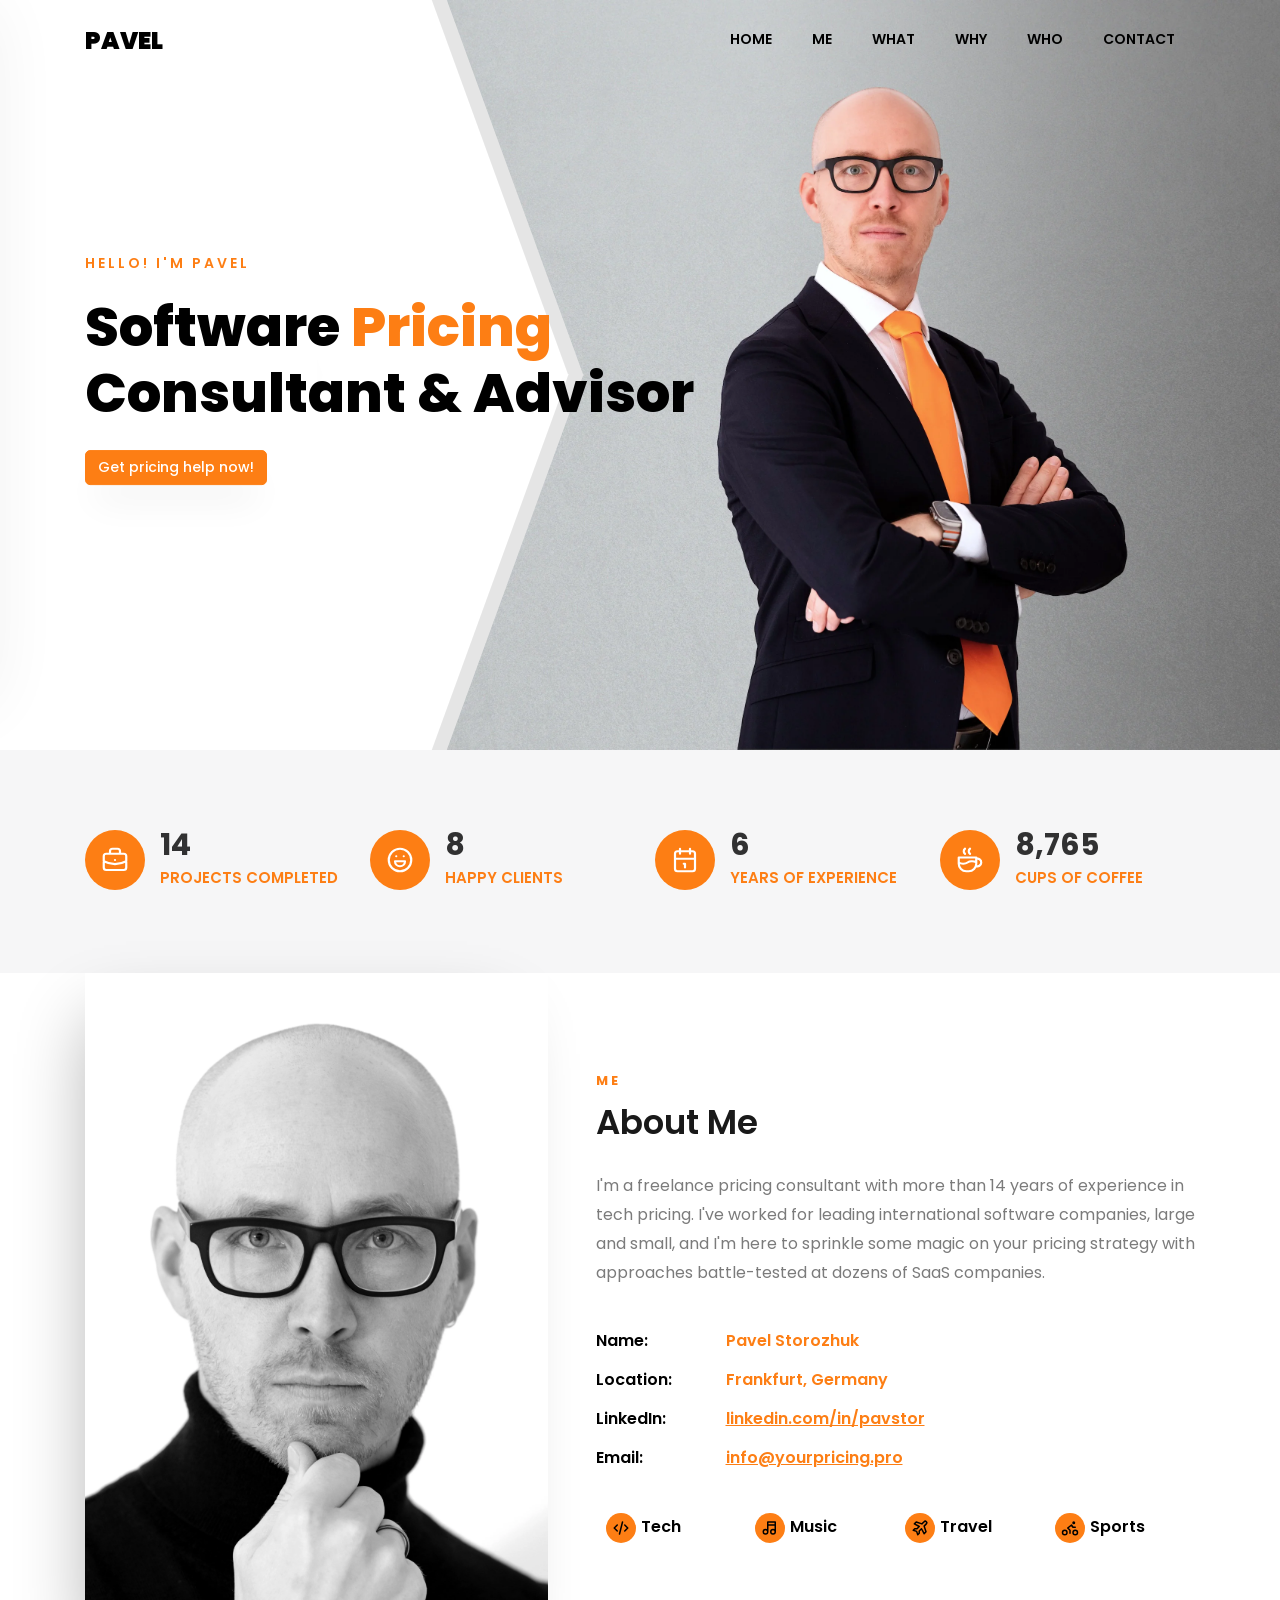
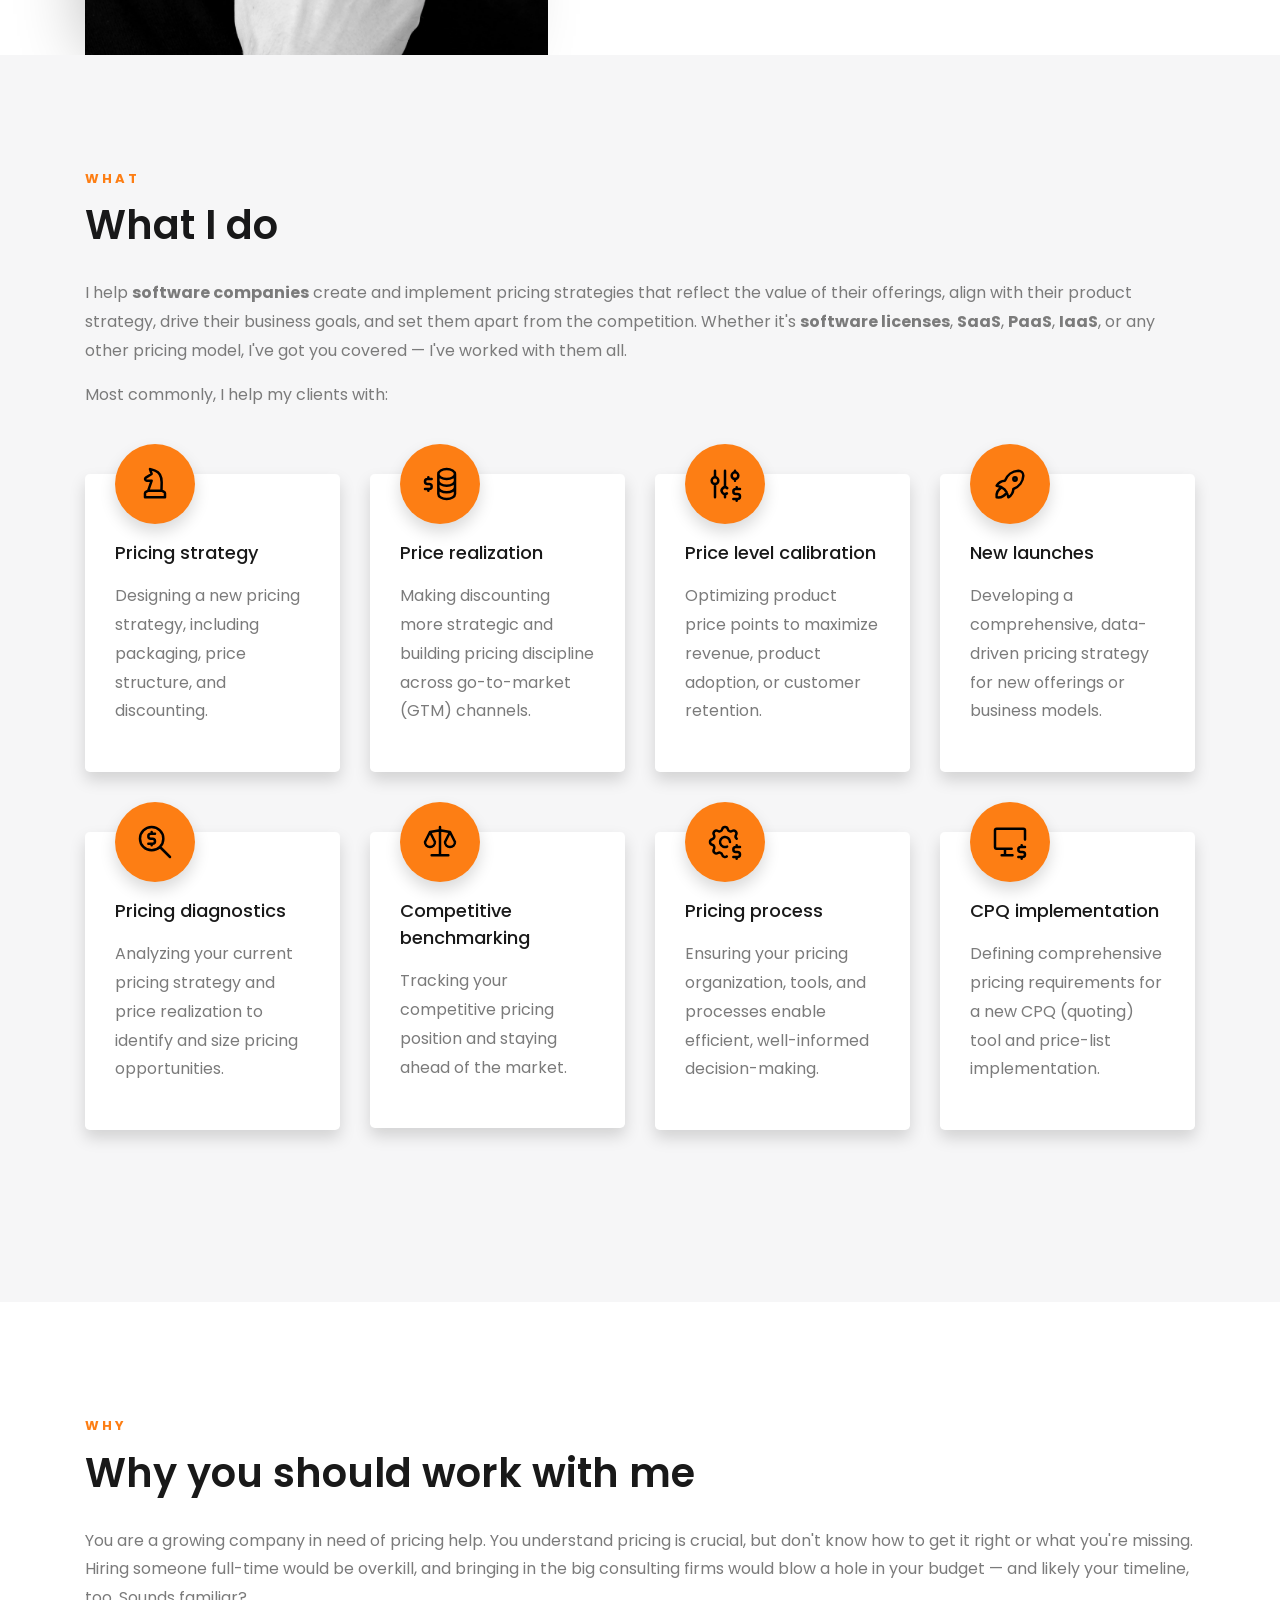
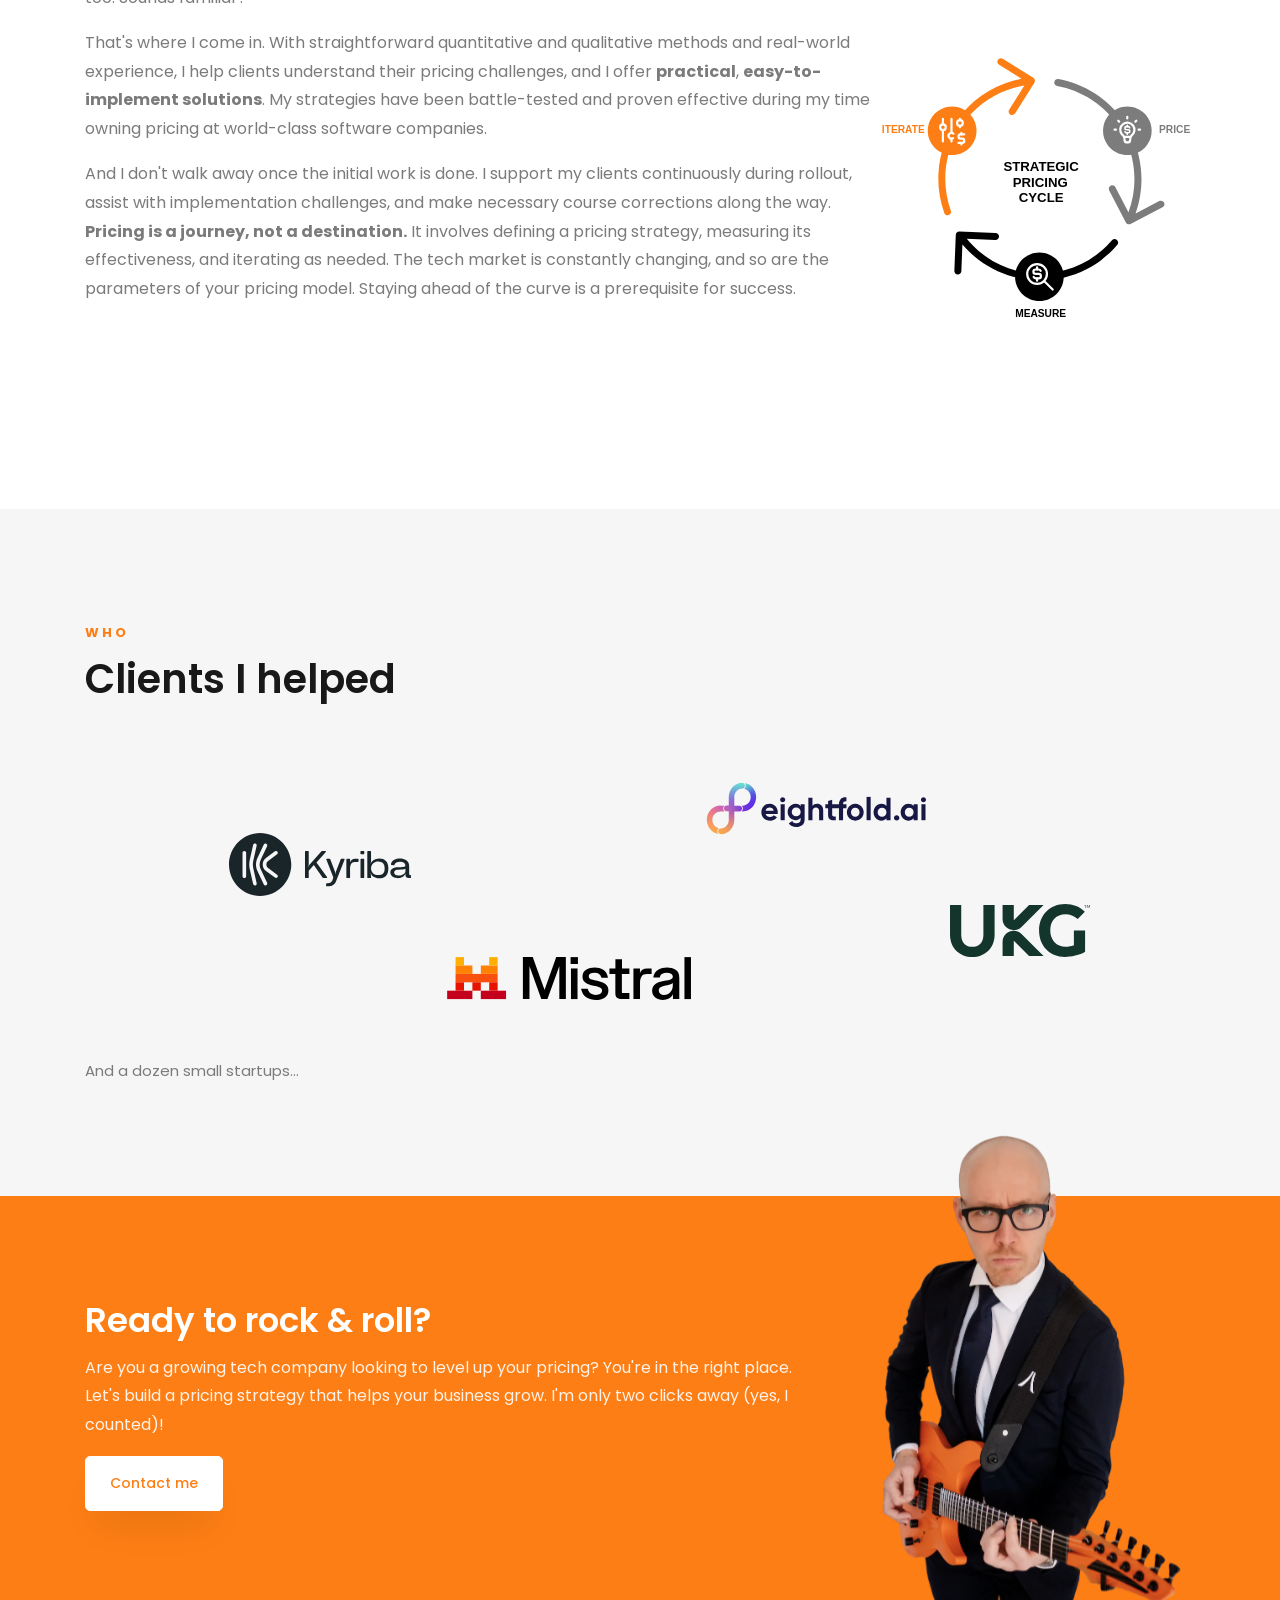
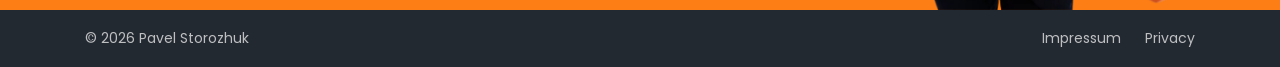
==== index.html @ 60e5b543 "Open the contact form after the menu's Contact link scrolls to the band The form opens once the scro" ====
<!DOCTYPE html>
<html lang="en">

<head>
	<meta charset="utf-8">
	<meta name="viewport" content="width=device-width, initial-scale=1">
	<title>Pavel Storozhuk — Software Pricing Consultant &amp; Advisor</title>
	<meta name="description" content="Independent software pricing consultant: 14+ years in pricing for leading tech companies. Strategy, packaging and price realization for SaaS, PaaS and IaaS.">
	<link rel="canonical" href="https://yourpricing.pro/">
	<link rel="icon" href="images/favicon/favicon.ico" sizes="16x16 32x32 48x48">
	<link rel="icon" href="images/favicon/favicon.svg" type="image/svg+xml">
	<link rel="apple-touch-icon" href="images/favicon/apple-touch-icon.png">
	<link rel="manifest" href="site.webmanifest">
	<meta name="color-scheme" content="light dark">
	<meta name="theme-color" content="#ffffff" media="(prefers-color-scheme: light)">
	<meta name="theme-color" content="#1b1d20" media="(prefers-color-scheme: dark)">
	<!-- The site has its own dark theme; this stops the Dark Reader extension darkening it a second time -->
	<meta name="darkreader-lock">

	<!-- Link previews (LinkedIn, Slack, Teams, …) -->
	<meta property="og:type" content="website">
	<meta property="og:site_name" content="Your Pricing Pro">
	<meta property="og:locale" content="en_US">
	<meta property="og:url" content="https://yourpricing.pro/">
	<meta property="og:title" content="Pavel Storozhuk — Software Pricing Consultant &amp; Advisor">
	<meta property="og:description" content="Independent software pricing consultant: 14+ years in pricing for leading tech companies. Strategy, packaging and price realization for SaaS, PaaS and IaaS.">
	<meta property="og:image" content="https://yourpricing.pro/images/og.jpg">
	<meta property="og:image:width" content="1200">
	<meta property="og:image:height" content="630">
	<meta property="og:image:alt" content="Pavel Storozhuk, software pricing consultant">
	<meta name="twitter:card" content="summary_large_image">

	<!-- Structured data for search engines: who Pavel is and what the business offers -->
	<script type="application/ld+json">
	{
		"@context": "https://schema.org",
		"@graph": [
			{
				"@type": "Person",
				"@id": "https://yourpricing.pro/#pavel",
				"name": "Pavel Storozhuk",
				"jobTitle": "Software Pricing Consultant & Advisor",
				"description": "Freelance software pricing consultant with more than 14 years of experience in tech pricing for leading international software companies.",
				"url": "https://yourpricing.pro/",
				"image": "https://yourpricing.pro/images/about.jpg",
				"email": "info@yourpricing.pro",
				"address": {
					"@type": "PostalAddress",
					"addressLocality": "Frankfurt am Main",
					"addressRegion": "Hesse",
					"addressCountry": "DE"
				},
				"sameAs": ["https://linkedin.com/in/pavstor/"],
				"knowsLanguage": ["en", "ru", "de", "cs"],
				"knowsAbout": [
					"Pricing strategy",
					"SaaS pricing",
					"Software licensing",
					"Packaging and bundling",
					"Price realization",
					"Discount management",
					"Competitive pricing benchmarking",
					"CPQ (Configure, Price, Quote)"
				],
				"worksFor": { "@id": "https://yourpricing.pro/#business" }
			},
			{
				"@type": "ProfessionalService",
				"@id": "https://yourpricing.pro/#business",
				"name": "Your Pricing Pro",
				"description": "Independent software pricing consulting for growing SaaS and technology companies: pricing strategy, packaging, and price realization.",
				"url": "https://yourpricing.pro/",
				"logo": "https://yourpricing.pro/images/favicon/icon-512.png",
				"image": "https://yourpricing.pro/images/og.jpg",
				"email": "info@yourpricing.pro",
				"foundingDate": "2023",
				"founder": { "@id": "https://yourpricing.pro/#pavel" },
				"address": {
					"@type": "PostalAddress",
					"addressLocality": "Frankfurt am Main",
					"addressRegion": "Hesse",
					"addressCountry": "DE"
				},
				"areaServed": [
					{ "@type": "Country", "name": "United States" },
					{ "@type": "Place", "name": "European Union" }
				],
				"knowsLanguage": ["en", "ru", "de", "cs"],
				"sameAs": ["https://linkedin.com/in/pavstor/"],
				"hasOfferCatalog": {
					"@type": "OfferCatalog",
					"name": "Software pricing consulting services",
					"itemListElement": [
						{ "@type": "Offer", "itemOffered": { "@type": "Service", "name": "Pricing strategy", "description": "Designing a new pricing strategy, including packaging, price structure, and discounting." } },
						{ "@type": "Offer", "itemOffered": { "@type": "Service", "name": "Price realization", "description": "Making discounting more strategic and building pricing discipline across go-to-market (GTM) channels." } },
						{ "@type": "Offer", "itemOffered": { "@type": "Service", "name": "Price level calibration", "description": "Optimizing product price points to maximize revenue, product adoption, or customer retention." } },
						{ "@type": "Offer", "itemOffered": { "@type": "Service", "name": "New launches", "description": "Developing a comprehensive, data-driven pricing strategy for new offerings or business models." } },
						{ "@type": "Offer", "itemOffered": { "@type": "Service", "name": "Pricing diagnostics", "description": "Analyzing your current pricing strategy and price realization to identify and size pricing opportunities." } },
						{ "@type": "Offer", "itemOffered": { "@type": "Service", "name": "Competitive benchmarking", "description": "Tracking your competitive pricing position and staying ahead of the market." } },
						{ "@type": "Offer", "itemOffered": { "@type": "Service", "name": "Pricing process", "description": "Ensuring your pricing organization, tools, and processes enable efficient, well-informed decision-making." } },
						{ "@type": "Offer", "itemOffered": { "@type": "Service", "name": "CPQ implementation", "description": "Defining comprehensive pricing requirements for a new CPQ (quoting) tool and price-list implementation." } }
					]
				}
			},
			{
				"@type": "WebSite",
				"@id": "https://yourpricing.pro/#website",
				"url": "https://yourpricing.pro/",
				"name": "Your Pricing Pro",
				"inLanguage": "en",
				"publisher": { "@id": "https://yourpricing.pro/#business" }
			},
			{
				"@type": "WebPage",
				"@id": "https://yourpricing.pro/#webpage",
				"url": "https://yourpricing.pro/",
				"name": "Pavel Storozhuk — Software Pricing Consultant & Advisor",
				"inLanguage": "en",
				"isPartOf": { "@id": "https://yourpricing.pro/#website" },
				"about": { "@id": "https://yourpricing.pro/#pavel" },
				"mainEntity": { "@id": "https://yourpricing.pro/#pavel" },
				"primaryImageOfPage": "https://yourpricing.pro/images/about.jpg"
			}
		]
	}
	</script>

	<!-- Self-hosted fonts (css/style.css); preload the two weights the hero needs first -->
	<link rel="preload" href="fonts/poppins-600-latin.woff2" as="font" type="font/woff2" crossorigin>
	<link rel="preload" href="fonts/poppins-800-latin.woff2" as="font" type="font/woff2" crossorigin>
	<link rel="stylesheet" href="css/style.css?v=2026-11-12b">
</head>

<body>
	<!-- Navigation: sticky menu bar; collapses into a toggle menu below 992px -->
	<nav class="site-nav" data-nav>
		<div class="container site-nav_inner">
			<a class="site-nav_brand" href="#home-section">Pavel</a>
			<!-- Icons: Tabler Icons 3.31 by Paweł Kuna (MIT, see licenses/tabler-icons.txt), inlined as SVG -->
			<button class="site-nav_toggle" type="button" data-nav-toggle aria-controls="nav" aria-expanded="false" aria-label="Toggle navigation">
				<svg class="icon" viewBox="0 0 24 24" aria-hidden="true"><path d="M4 6l16 0 M4 12l16 0 M4 18l16 0" /></svg>
			</button>
			<div class="site-nav_menu" id="nav">
				<ul class="site-nav_list">
					<li><a class="site-nav_link" href="#home-section"><span>Home</span></a></li>
					<li><a class="site-nav_link" href="#about-section"><span>Me</span></a></li>
					<li><a class="site-nav_link" href="#what-section"><span>What</span></a></li>
					<li><a class="site-nav_link" href="#why-section"><span>Why</span></a></li>
					<li><a class="site-nav_link" href="#clients-section"><span>Who</span></a></li>
					<li><a class="site-nav_link" href="#contact-section"><span>Contact</span></a></li>
				</ul>
			</div>
		</div>
	</nav>

	<main>
		<!-- Hero slider: one .slide per screen -->
		<div class="hero-slider" id="home-section" data-slider>
			<div class="slide">
				<div class="slide_photo" style="background-image: url(images/hero-1.webp);">
					<div class="slide_shape slide_shape--top"></div>
					<div class="slide_shape slide_shape--bottom"></div>
				</div>
				<div class="slide_content reveal">
					<div class="slide_text">
						<span class="slide_eyebrow">Hello! I'm Pavel</span>
						<h1 class="slide_title">Software <span>Pricing</span> Consultant &amp; Advisor</h1>
						<p><a class="btn btn--primary" data-contact href="mailto:info@yourpricing.pro?subject=Pricing%20help%20needed!&body=Dear%20Pavel,%0A">Get pricing help now!</a></p>
					</div>
				</div>
			</div>
			<div class="slide">
				<div class="slide_photo" style="background-image: url(images/hero-2.webp);">
					<div class="slide_shape slide_shape--top"></div>
					<div class="slide_shape slide_shape--bottom"></div>
				</div>
				<div class="slide_content">
					<div class="slide_text">
						<span class="slide_eyebrow">Your Pricing Pro</span>
						<p class="slide_title">I'm <span>Pavel</span>, and pricing is what I do best</p>
						<p><a class="btn btn--primary" data-contact href="mailto:info@yourpricing.pro?subject=Pricing%20help%20needed!&body=Dear%20Pavel,%0A">Get pricing help now!</a></p>
					</div>
				</div>
			</div>
		</div>

		<!-- Stats: numbers count up from 0 to data-count when scrolled into view -->
		<div class="stats" data-counters>
			<div class="container">
				<ul class="stats_grid">
					<li class="stat reveal">
						<div class="stat_icon"><svg class="icon" viewBox="0 0 24 24" aria-hidden="true"><path d="M3 7m0 2a2 2 0 0 1 2 -2h14a2 2 0 0 1 2 2v9a2 2 0 0 1 -2 2h-14a2 2 0 0 1 -2 -2z M8 7v-2a2 2 0 0 1 2 -2h4a2 2 0 0 1 2 2v2 M12 12l0 .01 M3 13a20 20 0 0 0 18 0" /></svg></div>
						<div class="stat_text">
							<strong class="stat_number"><span data-count="32" aria-hidden="true">0</span><span class="visually-hidden">32</span></strong>
							<span class="stat_label">Projects Completed</span>
						</div>
					</li>
					<li class="stat reveal">
						<div class="stat_icon"><svg class="icon" viewBox="0 0 24 24" aria-hidden="true"><path d="M12 12m-9 0a9 9 0 1 0 18 0a9 9 0 1 0 -18 0 M9 9l.01 0 M15 9l.01 0 M8 13a4 4 0 1 0 8 0h-8" /></svg></div>
						<div class="stat_text">
							<strong class="stat_number"><span data-count="18" aria-hidden="true">0</span><span class="visually-hidden">18</span></strong>
							<span class="stat_label">Happy Clients</span>
						</div>
					</li>
					<li class="stat reveal">
						<div class="stat_icon"><svg class="icon" viewBox="0 0 24 24" aria-hidden="true"><path d="M4 7a2 2 0 0 1 2 -2h12a2 2 0 0 1 2 2v12a2 2 0 0 1 -2 2h-12a2 2 0 0 1 -2 -2v-12z M16 3v4 M8 3v4 M4 11h16 M11 15h1 M12 15v3" /></svg></div>
						<div class="stat_text">
							<strong class="stat_number"><span data-count="14" aria-hidden="true">0</span><span class="visually-hidden">14</span></strong>
							<span class="stat_label">Years of Experience</span>
						</div>
					</li>
					<li class="stat reveal">
						<div class="stat_icon"><svg class="icon" viewBox="0 0 24 24" aria-hidden="true"><path d="M3 14c.83 .642 2.077 1.017 3.5 1c1.423 .017 2.67 -.358 3.5 -1c.83 -.642 2.077 -1.017 3.5 -1c1.423 -.017 2.67 .358 3.5 1 M8 3a2.4 2.4 0 0 0 -1 2a2.4 2.4 0 0 0 1 2 M12 3a2.4 2.4 0 0 0 -1 2a2.4 2.4 0 0 0 1 2 M3 10h14v5a6 6 0 0 1 -6 6h-2a6 6 0 0 1 -6 -6v-5z M16.746 16.726a3 3 0 1 0 .252 -5.555" /></svg></div>
						<div class="stat_text">
							<strong class="stat_number"><span data-count="19478" aria-hidden="true">0</span><span class="visually-hidden">19,478</span></strong>
							<span class="stat_label">Cups of Coffee</span>
						</div>
					</li>
				</ul>
			</div>
		</div>

		<!-- About: photo, intro, contact details and interests -->
		<section class="about" id="about-section">
			<div class="container">
				<div class="about_grid">
					<div class="about_photo">
						<img src="images/about.webp" alt="Pavel Storozhuk, software pricing consultant" width="2629" height="3616" decoding="async">
					</div>
					<div class="about_body">
						<div class="section-text reveal">
							<span class="eyebrow">Me</span>
							<h2>About Me</h2>
							<p>
								I'm a freelance pricing consultant with more than 14 years of experience in tech pricing.
								I've worked for leading international software companies, large and small, and I'm here
								to sprinkle some magic on your pricing strategy with approaches battle-tested at dozens
								of SaaS companies.
							</p>
							<dl class="info-list">
								<div><dt class="info-list_label">Name:</dt> <dd class="info-list_value">Pavel Storozhuk</dd></div>
								<div><dt class="info-list_label">Location:</dt> <dd class="info-list_value">Frankfurt, Germany</dd></div>
								<div><dt class="info-list_label">LinkedIn:</dt> <dd class="info-list_value"><a href="https://linkedin.com/in/pavstor/">linkedin.com/in/pavstor</a></dd></div>
								<div><dt class="info-list_label">Email:</dt> <dd class="info-list_value"><a href="mailto:info@yourpricing.pro?subject=Pricing%20consultation%20question&body=Dear%20Pavel,%0A">info@yourpricing.pro</a></dd></div>
							</dl>
						</div>
						<ul class="interests">
							<li class="interest">
								<div class="interest_icon"><svg class="icon" viewBox="0 0 24 24" aria-hidden="true"><path d="M7 8l-4 4l4 4 M17 8l4 4l-4 4 M14 4l-4 16" /></svg></div>
								<div class="interest_label">Tech</div>
							</li>
							<li class="interest">
								<div class="interest_icon"><svg class="icon" viewBox="0 0 24 24" aria-hidden="true"><path d="M3 17a3 3 0 1 0 6 0a3 3 0 0 0 -6 0 M13 17a3 3 0 1 0 6 0a3 3 0 0 0 -6 0 M9 17v-13h10v13 M9 8h10" /></svg></div>
								<div class="interest_label">Music</div>
							</li>
							<li class="interest">
								<div class="interest_icon"><svg class="icon" viewBox="0 0 24 24" aria-hidden="true"><path d="M14.5 6.5l3 -2.9a2.05 2.05 0 0 1 2.9 2.9l-2.9 3l2.5 7.5l-2.5 2.55l-3.5 -6.55l-3 3v3l-2 2l-1.5 -4.5l-4.5 -1.5l2 -2h3l3 -3l-6.5 -3.5l2.5 -2.5l7.5 2.5z" /></svg></div>
								<div class="interest_label">Travel</div>
							</li>
							<li class="interest">
								<div class="interest_icon"><svg class="icon" viewBox="0 0 24 24" aria-hidden="true"><path d="M5 18m-3 0a3 3 0 1 0 6 0a3 3 0 1 0 -6 0 M19 18m-3 0a3 3 0 1 0 6 0a3 3 0 1 0 -6 0 M12 19l0 -4l-3 -3l5 -4l2 3l3 0 M17 5m-1 0a1 1 0 1 0 2 0a1 1 0 1 0 -2 0" /></svg></div>
								<div class="interest_label">Sports</div>
							</li>
						</ul>
					</div>
				</div>
			</div>
		</section>

		<!-- What: services intro and a grid of service cards -->
		<section class="section section--alt" id="what-section">
			<div class="container">
				<div class="section-text reveal">
					<span class="eyebrow">What</span>
					<h2>What I do</h2>
					<p>
						I help <strong>software companies</strong> create and implement pricing strategies that reflect
						the value of their offerings, align with their product strategy, drive their business goals, and
						set them apart from the competition. Whether it's <strong>software licenses</strong>,
						<strong>SaaS</strong>, <strong>PaaS</strong>, <strong>IaaS</strong>, or any other pricing model,
						I've got you covered — I've worked with them all.
					</p>
					<p>Most commonly, I help my clients with:</p>
				</div>

				<ul class="services">
					<li class="service-card">
						<div class="service-card_icon"><svg class="icon" viewBox="0 0 24 24" aria-hidden="true"><path d="M8 16l-1.447 .724a1 1 0 0 0 -.553 .894v2.382h12v-2.382a1 1 0 0 0 -.553 -.894l-1.447 -.724h-8z M9 3l1 3l-3.491 2.148a1 1 0 0 0 .524 1.852h2.967l-2.073 6h7.961l.112 -5c0 -3 -1.09 -5.983 -4 -7c-1.94 -.678 -2.94 -1.011 -3 -1z" /></svg></div>
						<h3>Pricing strategy</h3>
						<p>Designing a new pricing strategy, including packaging, price structure, and discounting.</p>
					</li>
					<li class="service-card">
						<div class="service-card_icon"><svg class="icon" viewBox="0 0 24 24" aria-hidden="true"><path d="M16 6m-5 0a5 3 0 1 0 10 0a5 3 0 1 0 -10 0 M11 6v4c0 1.657 2.239 3 5 3s5 -1.343 5 -3v-4 M11 10v4c0 1.657 2.239 3 5 3s5 -1.343 5 -3v-4 M11 14v4c0 1.657 2.239 3 5 3s5 -1.343 5 -3v-4 M7 9h-2.5a1.5 1.5 0 0 0 0 3h1a1.5 1.5 0 0 1 0 3h-2.5 M5 15v1m0 -8v1" /></svg></div>
						<h3>Price realization</h3>
						<p>Making discounting more strategic and building pricing discipline across go-to-market (GTM) channels.</p>
					</li>
					<li class="service-card">
						<div class="service-card_icon"><svg class="icon" viewBox="0 0 24 24" aria-hidden="true"><path d="M4 10a2 2 0 1 0 4 0a2 2 0 0 0 -4 0 M6 4v4 M6 12v8 M13.366 14.54a2 2 0 1 0 -.216 3.097 M12 4v10 M12 18v2 M16 7a2 2 0 1 0 4 0a2 2 0 0 0 -4 0 M18 4v1 M18 9v1 M21 15h-2.5a1.5 1.5 0 0 0 0 3h1a1.5 1.5 0 0 1 0 3h-2.5 M19 21v1m0 -8v1" /></svg></div>
						<h3>Price level calibration</h3>
						<p>Optimizing product price points to maximize revenue, product adoption, or customer retention.</p>
					</li>
					<li class="service-card">
						<div class="service-card_icon"><svg class="icon" viewBox="0 0 24 24" aria-hidden="true"><path d="M4 13a8 8 0 0 1 7 7a6 6 0 0 0 3 -5a9 9 0 0 0 6 -8a3 3 0 0 0 -3 -3a9 9 0 0 0 -8 6a6 6 0 0 0 -5 3 M7 14a6 6 0 0 0 -3 6a6 6 0 0 0 6 -3 M15 9m-1 0a1 1 0 1 0 2 0a1 1 0 1 0 -2 0" /></svg></div>
						<h3>New launches</h3>
						<p>Developing a comprehensive, data-driven pricing strategy for new offerings or business models.</p>
					</li>
					<li class="service-card">
						<div class="service-card_icon"><svg class="icon" viewBox="0 0 24 24" aria-hidden="true"><path d="M10 10m-7 0a7 7 0 1 0 14 0a7 7 0 1 0 -14 0 M21 21l-6 -6 M12 7h-2.5a1.5 1.5 0 0 0 0 3h1a1.5 1.5 0 0 1 0 3h-2.5 M10 13v1m0 -8v1" /></svg></div>
						<h3>Pricing diagnostics</h3>
						<p>Analyzing your current pricing strategy and price realization to identify and size pricing opportunities.</p>
					</li>
					<li class="service-card">
						<div class="service-card_icon"><svg class="icon" viewBox="0 0 24 24" aria-hidden="true"><path d="M7 20l10 0 M6 6l6 -1l6 1 M12 3l0 17 M9 12l-3 -6l-3 6a3 3 0 0 0 6 0 M21 12l-3 -6l-3 6a3 3 0 0 0 6 0" /></svg></div>
						<h3>Competitive benchmarking</h3>
						<p>Tracking your competitive pricing position and staying ahead of the market.</p>
					</li>
					<li class="service-card">
						<div class="service-card_icon"><svg class="icon" viewBox="0 0 24 24" aria-hidden="true"><path d="M13.038 20.666c-.902 .665 -2.393 .337 -2.713 -.983a1.724 1.724 0 0 0 -2.573 -1.066c-1.543 .94 -3.31 -.826 -2.37 -2.37a1.724 1.724 0 0 0 -1.065 -2.572c-1.756 -.426 -1.756 -2.924 0 -3.35a1.724 1.724 0 0 0 1.066 -2.573c-.94 -1.543 .826 -3.31 2.37 -2.37c1 .608 2.296 .07 2.572 -1.065c.426 -1.756 2.924 -1.756 3.35 0a1.724 1.724 0 0 0 2.573 1.066c1.543 -.94 3.31 .826 2.37 2.37a1.724 1.724 0 0 0 .402 2.248 M15 12a3 3 0 1 0 -1.724 2.716 M21 15h-2.5a1.5 1.5 0 0 0 0 3h1a1.5 1.5 0 0 1 0 3h-2.5 M19 21v1m0 -8v1" /></svg></div>
						<h3>Pricing process</h3>
						<p>Ensuring your pricing organization, tools, and processes enable efficient, well-informed decision-making.</p>
					</li>
					<li class="service-card">
						<div class="service-card_icon"><svg class="icon" viewBox="0 0 24 24" aria-hidden="true"><path d="M13 16h-9a1 1 0 0 1 -1 -1v-10a1 1 0 0 1 1 -1h16a1 1 0 0 1 1 1v5.5 M7 20h6.5 M9 16v4 M21 15h-2.5a1.5 1.5 0 0 0 0 3h1a1.5 1.5 0 0 1 0 3h-2.5 M19 21v1m0 -8v1" /></svg></div>
						<h3>CPQ implementation</h3>
						<p>Defining comprehensive pricing requirements for a new CPQ (quoting) tool and price-list implementation.</p>
					</li>
				</ul>
			</div>
		</section>

		<!-- Why: approach, with the pricing cycle diagram floated beside the text -->
		<section class="section" id="why-section">
			<div class="container">
				<div class="section-text section-text--with-figure reveal">
					<span class="eyebrow">Why</span>
					<h2>Why you should work with me</h2>
					<p>
						You are a growing company in need of pricing help. You understand pricing is crucial, but don't
						know how to get it right or what you're missing. Hiring someone full-time would be overkill, and
						bringing in the big consulting firms would blow a hole in your budget — and likely your timeline, too.
						Sounds familiar?
					</p>
					<img class="illustration" src="images/pricing-cycle.svg" alt="Strategic pricing cycle: price, measure, iterate" width="2008" height="1742" decoding="async">
					<p>
						That's where I come in. With straightforward quantitative and qualitative methods and real-world
						experience, I help clients understand their pricing challenges, and I offer <strong>practical</strong>,
						<strong>easy-to-implement solutions</strong>. My strategies have been battle-tested and proven effective during my
						time owning pricing at world-class software companies.
					</p>
					<p>
						And I don't walk away once the initial work is done. I support my clients continuously during
						rollout, assist with implementation challenges, and make necessary course corrections along the way.
						<strong>Pricing is a journey, not a destination.</strong> It involves defining
						a pricing strategy, measuring its effectiveness, and iterating as needed. The tech market is constantly
						changing, and so are the parameters of your pricing model. Staying ahead of the curve is a prerequisite for
						success.
					</p>
				</div>
			</div>
		</section>

		<!-- Clients: a loose cloud of logos; each SVG carries its own dark-mode colours -->
		<section class="section section--alt" id="clients-section">
			<div class="container">
				<div class="section-text reveal">
					<span class="eyebrow">Who</span>
					<h2>Clients I helped</h2>
				</div>

				<ul class="clients" data-shuffle>
					<li class="client client--eightfold reveal">
						<img src="images/clients/eightfold.svg" alt="Eightfold AI" width="192" height="49" loading="lazy" decoding="async">
					</li>
					<li class="client client--kyriba reveal">
						<img src="images/clients/kyriba.svg" alt="Kyriba" width="146" height="50" loading="lazy" decoding="async">
					</li>
					<li class="client client--ukg reveal">
						<img src="images/clients/ukg.svg" alt="UKG" width="413" height="157" loading="lazy" decoding="async">
					</li>
					<li class="client client--mistral reveal">
						<img src="images/clients/mistral.svg" alt="Mistral AI" width="91" height="16" loading="lazy" decoding="async">
					</li>
				</ul>

				<p class="clients_more reveal">And a dozen small startups…</p>
			</div>
		</section>

		<!-- Call to action: orange band with a contact button and photo -->
		<section class="cta" id="contact-section">
			<div class="container cta_grid">
				<div class="cta_text">
					<h2>Ready to rock &amp; roll?</h2>
					<p>
						Are you a growing tech company looking to level up your pricing? You're in the right place. Let's build
						a pricing strategy that helps your business grow. I'm only two clicks away (yes, I counted)!
					</p>
					<p><a class="btn btn--white btn--large" data-contact href="mailto:info@yourpricing.pro?subject=Pricing%20consultation%20question&body=Dear%20Pavel,%0A">Contact me</a></p>
				</div>
				<img class="cta_photo" src="images/cta.webp" alt="Pavel Storozhuk" width="833" height="1200" decoding="async">
			</div>
		</section>
	</main>

	<!-- Contact form: a modal dialog opened by the [data-contact] buttons, sent through web3forms -->
	<dialog class="contact-modal" tabindex="-1" aria-labelledby="contact-title" data-contact-modal>
		<div class="contact-modal_card">
			<button class="contact-modal_close" type="button" aria-label="Close" data-contact-close>
				<svg class="icon" viewBox="0 0 24 24" aria-hidden="true"><path d="M18 6l-12 12 M6 6l12 12" /></svg>
			</button>
			<form class="contact-form" action="https://api.web3forms.com/submit" method="POST" data-contact-form>
				<input type="hidden" name="access_key" value="305aff0a-ae7c-4290-9ef5-ddfe26e67bcb">
				<input type="hidden" name="subject" value="Request from YourPricing.Pro">
				<input type="hidden" name="from_name" value="Website Form">
				<input type="checkbox" name="botcheck" class="contact-form_trap" autocomplete="off">

				<span class="eyebrow">Contact</span>
				<h2 id="contact-title">Let's talk pricing</h2>
				<p>Tell me a little about your company and the pricing challenge you're facing.</p>

				<div class="contact-form_field">
					<label for="contact-name">Name</label>
					<input type="text" id="contact-name" name="name" autocomplete="name" required>
				</div>
				<div class="contact-form_field">
					<label for="contact-email">Email</label>
					<input type="email" id="contact-email" name="email" autocomplete="email" required>
				</div>
				<div class="contact-form_field">
					<label for="contact-message">Message</label>
					<textarea id="contact-message" name="message" rows="8" required></textarea>
				</div>

				<p class="contact-form_error" role="alert" hidden data-contact-error>
					Sorry, your message couldn't be sent. Please try again, or email me at
					<a href="mailto:info@yourpricing.pro">info@yourpricing.pro</a>.
				</p>
				<button class="btn btn--primary btn--large contact-form_submit" type="submit">Send message</button>
			</form>
			<div class="contact-done" hidden data-contact-done>
				<span class="eyebrow">Thank you</span>
				<h2 tabindex="-1">Message sent!</h2>
				<p>Thanks for reaching out. I'll get back to you soon.</p>
				<button class="btn btn--primary btn--large" type="button" data-contact-close>Close</button>
			</div>
		</div>
	</dialog>

	<!-- Footer -->
	<footer class="site-footer">
		<div class="container site-footer_inner">
			<p>&copy; <span data-year>2026</span> Pavel Storozhuk</p>
			<nav aria-label="Legal">
				<ul class="site-footer_links">
					<li><a href="impressum/">Impressum</a></li>
					<li><a href="privacy/">Privacy</a></li>
				</ul>
			</nav>
		</div>
	</footer>

	<script src="js/main.js?v=2026-11-13"></script>
</body>

</html>
---- css/style.css ----
/*
 * Your Pricing Pro — site styles
 *
 * Breakpoints (media queries can't use variables):
 *   sm 576px · md 768px · lg 992px · xl 1200px
 *   "from md" = (width >= 768px), "below md" = (width < 768px)
 *
 * Sections:
 *   0. Fonts
 *   1. Theme variables
 *   2. Base elements
 *   3. Layout: container, section, section text, eyebrow
 *   4. Components: buttons, icons, reveal animation
 *   5. Navigation
 *   6. Hero slider
 *   7. Page sections: stats, about, services, illustration, clients, call to action, 404, legal pages, booking page, footer
 *   8. Contact modal
 */


/* 0. Fonts --------------------------------------------------------------- */

/* Poppins (SIL Open Font License, see licenses/poppins.txt), self-hosted: Latin and Latin Extended
 * subsets of the six weights in use. The browser only downloads a subset when the page has
 * characters in its unicode-range. */

@font-face {
	font-family: "Poppins";
	font-style: normal;
	font-weight: 400;
	font-display: swap;
	src: url("../fonts/poppins-400-latin-ext.woff2") format("woff2");
	unicode-range: U+0100-02BA, U+02BD-02C5, U+02C7-02CC, U+02CE-02D7, U+02DD-02FF, U+0304, U+0308, U+0329, U+1D00-1DBF, U+1E00-1E9F, U+1EF2-1EFF, U+2020, U+20A0-20AB, U+20AD-20C4, U+2113, U+2C60-2C7F, U+A720-A7FF;
}

@font-face {
	font-family: "Poppins";
	font-style: normal;
	font-weight: 400;
	font-display: swap;
	src: url("../fonts/poppins-400-latin.woff2") format("woff2");
	unicode-range: U+0000-00FF, U+0131, U+0152-0153, U+02BB-02BC, U+02C6, U+02DA, U+02DC, U+0304, U+0308, U+0329, U+2000-206F, U+20AC, U+2122, U+2191, U+2193, U+2212, U+2215, U+FEFF, U+FFFD;
}

@font-face {
	font-family: "Poppins";
	font-style: normal;
	font-weight: 500;
	font-display: swap;
	src: url("../fonts/poppins-500-latin-ext.woff2") format("woff2");
	unicode-range: U+0100-02BA, U+02BD-02C5, U+02C7-02CC, U+02CE-02D7, U+02DD-02FF, U+0304, U+0308, U+0329, U+1D00-1DBF, U+1E00-1E9F, U+1EF2-1EFF, U+2020, U+20A0-20AB, U+20AD-20C4, U+2113, U+2C60-2C7F, U+A720-A7FF;
}

@font-face {
	font-family: "Poppins";
	font-style: normal;
	font-weight: 500;
	font-display: swap;
	src: url("../fonts/poppins-500-latin.woff2") format("woff2");
	unicode-range: U+0000-00FF, U+0131, U+0152-0153, U+02BB-02BC, U+02C6, U+02DA, U+02DC, U+0304, U+0308, U+0329, U+2000-206F, U+20AC, U+2122, U+2191, U+2193, U+2212, U+2215, U+FEFF, U+FFFD;
}

@font-face {
	font-family: "Poppins";
	font-style: normal;
	font-weight: 600;
	font-display: swap;
	src: url("../fonts/poppins-600-latin-ext.woff2") format("woff2");
	unicode-range: U+0100-02BA, U+02BD-02C5, U+02C7-02CC, U+02CE-02D7, U+02DD-02FF, U+0304, U+0308, U+0329, U+1D00-1DBF, U+1E00-1E9F, U+1EF2-1EFF, U+2020, U+20A0-20AB, U+20AD-20C4, U+2113, U+2C60-2C7F, U+A720-A7FF;
}

@font-face {
	font-family: "Poppins";
	font-style: normal;
	font-weight: 600;
	font-display: swap;
	src: url("../fonts/poppins-600-latin.woff2") format("woff2");
	unicode-range: U+0000-00FF, U+0131, U+0152-0153, U+02BB-02BC, U+02C6, U+02DA, U+02DC, U+0304, U+0308, U+0329, U+2000-206F, U+20AC, U+2122, U+2191, U+2193, U+2212, U+2215, U+FEFF, U+FFFD;
}

@font-face {
	font-family: "Poppins";
	font-style: normal;
	font-weight: 700;
	font-display: swap;
	src: url("../fonts/poppins-700-latin-ext.woff2") format("woff2");
	unicode-range: U+0100-02BA, U+02BD-02C5, U+02C7-02CC, U+02CE-02D7, U+02DD-02FF, U+0304, U+0308, U+0329, U+1D00-1DBF, U+1E00-1E9F, U+1EF2-1EFF, U+2020, U+20A0-20AB, U+20AD-20C4, U+2113, U+2C60-2C7F, U+A720-A7FF;
}

@font-face {
	font-family: "Poppins";
	font-style: normal;
	font-weight: 700;
	font-display: swap;
	src: url("../fonts/poppins-700-latin.woff2") format("woff2");
	unicode-range: U+0000-00FF, U+0131, U+0152-0153, U+02BB-02BC, U+02C6, U+02DA, U+02DC, U+0304, U+0308, U+0329, U+2000-206F, U+20AC, U+2122, U+2191, U+2193, U+2212, U+2215, U+FEFF, U+FFFD;
}

@font-face {
	font-family: "Poppins";
	font-style: normal;
	font-weight: 800;
	font-display: swap;
	src: url("../fonts/poppins-800-latin-ext.woff2") format("woff2");
	unicode-range: U+0100-02BA, U+02BD-02C5, U+02C7-02CC, U+02CE-02D7, U+02DD-02FF, U+0304, U+0308, U+0329, U+1D00-1DBF, U+1E00-1E9F, U+1EF2-1EFF, U+2020, U+20A0-20AB, U+20AD-20C4, U+2113, U+2C60-2C7F, U+A720-A7FF;
}

@font-face {
	font-family: "Poppins";
	font-style: normal;
	font-weight: 800;
	font-display: swap;
	src: url("../fonts/poppins-800-latin.woff2") format("woff2");
	unicode-range: U+0000-00FF, U+0131, U+0152-0153, U+02BB-02BC, U+02C6, U+02DA, U+02DC, U+0304, U+0308, U+0329, U+2000-206F, U+20AC, U+2122, U+2191, U+2193, U+2212, U+2215, U+FEFF, U+FFFD;
}

@font-face {
	font-family: "Poppins";
	font-style: normal;
	font-weight: 900;
	font-display: swap;
	src: url("../fonts/poppins-900-latin-ext.woff2") format("woff2");
	unicode-range: U+0100-02BA, U+02BD-02C5, U+02C7-02CC, U+02CE-02D7, U+02DD-02FF, U+0304, U+0308, U+0329, U+1D00-1DBF, U+1E00-1E9F, U+1EF2-1EFF, U+2020, U+20A0-20AB, U+20AD-20C4, U+2113, U+2C60-2C7F, U+A720-A7FF;
}

@font-face {
	font-family: "Poppins";
	font-style: normal;
	font-weight: 900;
	font-display: swap;
	src: url("../fonts/poppins-900-latin.woff2") format("woff2");
	unicode-range: U+0000-00FF, U+0131, U+0152-0153, U+02BB-02BC, U+02C6, U+02DA, U+02DC, U+0304, U+0308, U+0329, U+2000-206F, U+20AC, U+2122, U+2191, U+2193, U+2212, U+2215, U+FEFF, U+FFFD;
}


/* 1. Theme variables ------------------------------------------------------ */

:root {
	color-scheme: light dark;

	/* Accent (orange) and the colours used on it */
	--accent: #fd7e14;
	--on-accent: #fff; /* text and icons on orange */
	--accent-hover: #d9640a; /* buttons: hover and press darken the fill a step each */
	--accent-pressed: #a24a01;
	--focus-on-accent: #1f2124; /* focus ring on the orange band */
	--icon-on-accent: #000; /* line icons in the orange circles, in both themes */

	/* The light button on the orange band: white with orange text */
	--btn-light: var(--bg);
	--btn-light-hover: #fff3e8;
	--btn-light-pressed: #ffe3cc;
	--btn-light-text-active: var(--accent-pressed); /* hover and press darken its orange text too */

	/* Text */
	--text: #7b7b7b;
	--heading: rgba(0, 0, 0, 0.9);
	--ink: #000; /* strongest text: hero title, labels, nav links */
	--danger: #dc3545;

	/* Backgrounds */
	--bg: #fff;
	--bg-alt: #f6f6f7;
	--bg-card: #fff;
	--bg-footer: #232931;
	--bg-nav: #fff; /* the menu bar once it sticks to the top */

	/* Type and layout */
	--font: "Poppins", Arial, sans-serif;
	--shadow-card: 0 0.5rem 1rem rgba(0, 0, 0, 0.15);
	--shadow-text-on-photo: 0 0 2px rgba(0, 0, 0, 0.9), 0 1px 3px rgba(0, 0, 0, 0.8), 0 0 16px rgba(0, 0, 0, 0.6); /* orange hero text over the photo */
	--gutter: 30px;
	--hero-height: 750px;
}

/* Dark theme, following the device setting. Mid-dark greys rather than near-black, so the
 * photos on light-grey walls don't glare, with a darker menu bar and footer framing the page.
 * The orange is the light theme's; the page grey is as light as it can be while orange text
 * on it keeps 4.5:1. Every text pair passes WCAG AA. */
@media (prefers-color-scheme: dark) {
	:root {
		--on-accent: #1f2124; /* white on orange is only 2.6:1 */
		--accent-hover: #ec6c0c; /* lighter than the light theme's: dark text sits on them */
		--accent-pressed: #e06d0c;
		--btn-light-hover: #2b2e32; /* the band's button is page grey here and darkens */
		--btn-light-pressed: #1f2124;
		--btn-light-text-active: var(--accent);
		--text: #dfe2e6;
		--heading: #f7f8f9;
		--ink: #f7f8f9;
		--bg: #35383d;
		--bg-alt: #2b2e32; /* a shade darker than the page, like the light theme's grey sections */
		--bg-card: #45494f;
		--bg-footer: #1b1d20;
		--bg-nav: #1b1d20;
		--shadow-card: 0 0.5rem 1rem rgba(0, 0, 0, 0.3);
	}
}


/* 2. Base elements -------------------------------------------------------- */

*,
::before,
::after {
	box-sizing: border-box;
}

html {
	-webkit-text-size-adjust: 100%;
	text-size-adjust: 100%;
	-webkit-tap-highlight-color: transparent;
	scroll-padding-top: 75px; /* height of the sticky navbar, so menu links don't hide section tops under it */
}

@media (prefers-reduced-motion: no-preference) {
	html { scroll-behavior: smooth; }
}

body {
	margin: 0;
	font-family: var(--font);
	font-size: 16px;
	font-weight: 400;
	line-height: 1.8;
	color: var(--text);
	background: var(--bg);
}

h1,
h2,
h3 {
	margin: 0 0 0.5rem;
	font-weight: 400;
	line-height: 1.5;
	color: var(--heading);
}

h1 { font-size: 2.5rem; }
h2 { font-size: 2rem; }
h3 { font-size: 1.75rem; }

p,
ul {
	margin: 0 0 1rem;
}

a {
	color: var(--accent);
	text-decoration: underline;
	transition: 0.3s;
}

a:hover,
a:focus {
	text-decoration: none;
}

/* Focus ring for keyboard users only (browsers skip :focus-visible on mouse clicks) */
:focus-visible {
	outline: 2px solid var(--accent);
	outline-offset: 2px;
	transition: none; /* show the ring at once instead of fading it in with the link transition */
}

img {
	vertical-align: middle;
}

button {
	margin: 0;
	font-family: inherit;
	font-size: inherit;
	line-height: inherit;
	cursor: pointer;
}

/* Text for screen readers and search engines only, e.g. the final value of an animated counter */
.visually-hidden {
	position: absolute;
	width: 1px;
	height: 1px;
	margin: -1px;
	padding: 0;
	overflow: hidden;
	clip-path: inset(50%);
	white-space: nowrap;
	border: 0;
}


/* 3. Layout --------------------------------------------------------------- */

.container {
	width: 100%;
	margin: 0 auto;
	padding: 0 15px;
}

@media (width >= 576px) { .container { max-width: 540px; } }
@media (width >= 768px) { .container { max-width: 720px; } }
@media (width >= 992px) { .container { max-width: 960px; } }
@media (width >= 1200px) { .container { max-width: 1140px; } }

/* Page section with vertical spacing; add .section--alt for the grey background */
.section {
	position: relative;
	padding: 112px 0;
}

@media (width < 768px) {
	.section { padding: 96px 0; }
}

.section--alt {
	background: var(--bg-alt);
}

/* First section of a page without a hero (legal and booking pages): the same 96px gap below the
 * menu bar at every width. From 992px the bar lies over the page, so its 82px height is added;
 * change it with the bar's height */
.section--page-top {
	padding-top: 96px;
}

@media (width >= 992px) {
	.section--page-top { padding-top: calc(96px + 82px); }
}

/* A section's text: eyebrow, title and copy */
.section-text {
	display: flow-root;
	margin-bottom: 3rem;
}

/* h1 on a page whose title sits in a section's text (404.html, quick-call/index.html) */
.section-text h1,
.section-text h2 {
	margin-bottom: 1.5rem;
	font-size: 40px;
	font-weight: 600;
}

@media (width < 768px) {
	.section-text h1,
	.section-text h2 { font-size: 28px; }
}

/* Small orange caps label above a section title */
.eyebrow {
	display: block;
	margin-bottom: 5px;
	font-size: 13px;
	font-weight: 700;
	letter-spacing: 3px;
	text-transform: uppercase;
	color: var(--accent);
}


/* 4. Components ----------------------------------------------------------- */

/* Buttons: .btn plus a colour (.btn--primary, .btn--white) and optionally .btn--large */
.btn {
	display: inline-block;
	padding: 0.375rem 0.75rem;
	font-size: 14px;
	font-weight: 500;
	line-height: 1.5;
	text-align: center;
	text-decoration: none;
	vertical-align: middle;
	background: transparent;
	border: 1px solid transparent;
	border-radius: 5px;
	box-shadow: 0 24px 36px -11px rgba(0, 0, 0, 0.09);
	cursor: pointer;
	user-select: none;
	transition: color 0.15s ease-in-out, background-color 0.15s ease-in-out, border-color 0.15s ease-in-out, box-shadow 0.15s ease-in-out, transform 0.15s ease-in-out;
}

/* Hover lifts the button with a darker fill; press sets it back down with the darkest fill */
.btn:hover {
	box-shadow: 0 8px 18px -6px rgba(0, 0, 0, 0.3);
	transform: translateY(-1px);
}

.btn:active {
	box-shadow: 0 2px 4px rgba(0, 0, 0, 0.2);
	transform: translateY(1px);
	transition-duration: 0.05s; /* a press should feel instant */
}

.btn:focus-visible {
	outline-color: var(--ink); /* the orange ring would blend into an orange button */
}

.btn:disabled {
	box-shadow: none;
	transform: none;
}

@media (prefers-reduced-motion: reduce) {
	.btn { transition: none; }

	.btn:hover,
	.btn:active { transform: none; }
}

/* Orange button */
.btn--primary {
	color: var(--on-accent);
	background: var(--accent);
	border-color: var(--accent);
}

.btn--primary:hover {
	color: var(--on-accent);
	background: var(--accent-hover);
	border-color: var(--accent-hover);
}

.btn--primary:active {
	background: var(--accent-pressed);
	border-color: var(--accent-pressed);
}

/* Button for the orange band: white, or the grey page colour in dark mode */
.btn--white {
	color: var(--accent);
	background: var(--btn-light);
	border-color: var(--btn-light);
}

.btn--white:hover {
	color: var(--btn-light-text-active);
	background: var(--btn-light-hover);
	border-color: var(--btn-light-hover);
}

.btn--white:active {
	color: var(--btn-light-text-active);
	background: var(--btn-light-pressed);
	border-color: var(--btn-light-pressed);
}

.btn--large {
	padding: 1rem 1.5rem;
}

/* Inline Tabler outline icon, sized by font-size and coloured by color like an icon font:
 * <svg class="icon" viewBox="0 0 24 24" aria-hidden="true"><path d="..."/></svg> */
.icon {
	display: inline-block;
	width: 1em;
	height: 1em;
	vertical-align: -0.125em;
	fill: none;
	stroke: currentColor;
	stroke-width: 1.5;
	stroke-linecap: round;
	stroke-linejoin: round;
}

/* Fades an element up when it scrolls into view (main.js adds .is-revealed) */
.reveal {
	opacity: 0;
	visibility: hidden;
}

.reveal.is-revealed {
	animation: fade-in-up 1s both;
}

@keyframes fade-in-up {
	from {
		opacity: 0;
		visibility: hidden;
		transform: translateY(40px);
	}
	to {
		opacity: 1;
		visibility: visible;
		transform: none;
	}
}


/* 5. Navigation ------------------------------------------------------------
 * Transparent over the hero on desktop, a black bar on mobile and a dark bar in dark mode.
 * main.js adds .is-sticky after 150px of scrolling (fixed, hidden above the viewport),
 * .is-visible after 350px (slides in) and .is-leaving when scrolling back up (slides out).
 */

.site-nav {
	--nav-fg: var(--ink); /* brand and link colour */
	position: absolute;
	top: 0;
	left: 0;
	right: 0;
	z-index: 3;
	padding: 0.5rem 1rem;
}

@media (width < 992px) {
	.site-nav {
		--nav-fg: #fff;
		position: relative;
		padding: 0 15px;
		background: #000;
	}
}

/* Dark mode: a solid dark bar at every width (on desktop the hero photo starts below it) */
@media (prefers-color-scheme: dark) {
	.site-nav { background: var(--bg-nav); }
}

/* Pages without a hero (all but index.html): on desktop in light mode the white bar casts the
 * sticky bar's shadow from the start. On phones it's the black bar, and dark mode is unchanged */
@media (width >= 992px) and (prefers-color-scheme: light) {
	.site-nav--shadow {
		background: var(--bg-nav);
		box-shadow: 0 0 10px 0 rgba(0, 0, 0, 0.1);
	}
}

.site-nav.is-sticky {
	--nav-fg: var(--ink);
	position: fixed;
	margin-top: -130px;
	padding: 0 15px;
	background: var(--bg-nav);
	box-shadow: 0 0 10px 0 rgba(0, 0, 0, 0.1);
}

/* Only the slide animates: colours switch at once, so the bar never fades from black to white */
.site-nav.is-sticky.is-visible {
	margin-top: 0;
	transition: margin-top 0.3s ease-out;
}

.site-nav.is-sticky.is-leaving {
	transition: margin-top 0.3s ease-out;
}

/* Brand on the left, menu (or its toggle on mobile) on the right */
.site-nav_inner {
	display: flex;
	flex-wrap: wrap;
	align-items: center;
	justify-content: space-between;
}

@media (width < 992px) {
	.site-nav_inner { padding: 0; }
}

@media (width >= 992px) {
	.site-nav_inner { flex-wrap: nowrap; }
}

.site-nav_brand {
	display: inline-block;
	margin-right: 1rem;
	padding: 0.7rem 0;
	font-size: 24px;
	font-weight: 900;
	text-transform: uppercase;
	text-decoration: none;
	white-space: nowrap;
	color: var(--nav-fg);
}

.site-nav.is-sticky .site-nav_brand {
	padding: 1rem 0;
}

/* Hamburger button, mobile only */
.site-nav_toggle {
	padding: 0.25rem 0 0.25rem 0.75rem;
	font-size: 16px;
	line-height: 1;
	color: rgba(255, 255, 255, 0.5);
	background: transparent;
	border: none;
	border-radius: 0.25rem;
}

.site-nav_toggle .icon {
	font-size: 24px;
	stroke-width: 2;
}

.site-nav.is-sticky .site-nav_toggle {
	color: color-mix(in srgb, var(--ink) 50%, transparent);
}

@media (width >= 992px) {
	.site-nav_toggle { display: none; }
}

/* Menu: collapsible on mobile (main.js toggles .is-open, animating via .is-animating) */
.site-nav_menu {
	flex-basis: 100%;
	flex-grow: 1;
	align-items: center;
}

@media (width < 992px) {
	.site-nav_menu:not(.is-open):not(.is-animating) { display: none; }
}

.site-nav_menu.is-animating {
	position: relative;
	height: 0;
	overflow: hidden;
	transition: height 0.35s ease;
}

@media (prefers-reduced-motion: reduce) {
	.site-nav_menu.is-animating { transition: none; }
}

@media (width >= 992px) {
	.site-nav_menu {
		display: flex;
		flex-basis: auto;
	}
}

.site-nav_list {
	display: flex;
	flex-direction: column;
	flex-wrap: wrap;
	margin: 0 0 0 auto;
	padding-left: 0;
	list-style: none;
}

@media (width < 992px) {
	.site-nav_list { padding-bottom: 20px; }
}

@media (width >= 992px) {
	.site-nav_list { flex-direction: row; }
}

.site-nav_link {
	display: block;
	padding: 0.7rem 20px;
	font-size: 14px;
	font-weight: 600;
	text-transform: uppercase;
	text-decoration: none;
	color: var(--nav-fg);
}

@media (width < 992px) {
	.site-nav_link { padding: 0 0 1rem; }
	.site-nav.is-sticky .site-nav_link { padding-bottom: 20px; }
}

/* Orange underline that grows in on hover */
.site-nav_link span {
	position: relative;
	display: block;
	padding-bottom: 2px;
}

@media (width < 1200px) {
	.site-nav_link span { display: inline-block; }
}

.site-nav_link span::before {
	content: "";
	position: absolute;
	left: 0;
	bottom: 0;
	width: 100%;
	height: 2px;
	background: var(--accent);
	transform: scaleX(0);
	transition: 0.3s ease-in-out;
}

.site-nav_link:hover span::before {
	transform: scaleX(1);
}


/* 6. Hero slider -----------------------------------------------------------
 * Each .slide is one screen. main.js wraps the slides in
 * .hero-slider_viewport > .hero-slider_track > .hero-slider_item
 * and adds the dots.
 */

.hero-slider {
	position: relative;
	z-index: 0;
	width: 100%;
	height: var(--hero-height);
	overflow: hidden;
}

.hero-slider_viewport {
	position: relative;
	overflow: hidden;
	transform: translate3d(0, 0, 0); /* own GPU layer, see .hero-slider_item */
}

/* Row of all slides; main.js sets its width and slides it with transform */
.hero-slider_track {
	position: relative;
	display: flex;
	touch-action: manipulation;
}

/* Slides other than the current one are dimmed while they slide past */
.hero-slider_item {
	position: relative;
	flex: none;
	opacity: 0.4;
	/* Own GPU layers: the slide text is rasterised this way; will-change renders it differently */
	backface-visibility: hidden;
	transform: translate3d(0, 0, 0);
}

.hero-slider_item.is-active {
	opacity: 1;
}

/* Dots: shown on touch screens only (below 992px) */
.hero-slider_dots {
	position: absolute;
	left: 0;
	right: 0;
	bottom: 40px;
	text-align: center;
}

@media (width < 768px) {
	.hero-slider_dots { bottom: 5px; }
}

@media (width >= 992px) {
	.hero-slider_dots { display: none; }
}

.hero-slider_dot {
	position: relative;
	width: 10px;
	height: 10px;
	margin: 5px;
	padding: 0;
	background: rgba(255, 255, 255, 0.4);
	border: none;
	border-radius: 50%;
	user-select: none;
}

.hero-slider_dot.is-active {
	background: #fff;
}

/* Thin ring around each dot */
.hero-slider_dot::after {
	content: "";
	position: absolute;
	top: -2px;
	left: -2px;
	width: 14px;
	height: 14px;
	border: 1px solid rgba(255, 255, 255, 0.3);
	border-radius: 50%;
}

/* One slide: photo on the right, text over the left */
.slide {
	position: relative;
	z-index: 0;
	display: flex;
	align-items: flex-end;
	justify-content: flex-end;
	height: var(--hero-height);
}

@media (width < 992px) {
	.slide { text-align: center; }
}

.slide_photo {
	position: relative;
	z-index: -1;
	width: 75%;
	height: var(--hero-height);
	background-size: cover;
	background-position: center;
	background-repeat: no-repeat;
	box-shadow: 20px -20px 69px -27px rgba(0, 0, 0, 0.16);
}

@media (width < 992px) {
	.slide_photo {
		z-index: 0;
		width: 100%;
	}
}

/* One column: the person stands at 58% of the photos' width, right of centre, so put that point
 * in the middle of the slide. Below 992px the photo fills the slide height, so it is drawn
 * var(--hero-height) × 2600 / 1985 wide (the photos' pixel size), and a % offset can't do this
 * at every width. max() stops at 100%, where the photo's right edge meets the slide's,
 * so near 992px the person stays a little right of centre rather than the wall running out */
@media (width < 992px) {
	.slide_photo { background-position: max(100%, 50% - 0.08 * var(--hero-height) * 2600 / 1985) center; }
}

/* Slanted panels in the page colour along the photo's left edge */
.slide_shape {
	position: absolute;
	left: -9%;
	width: 260px;
	height: calc(50% + 2px); /* 1px past the photo edge and 1px overlap in the middle, so no photo shows through the anti-aliased seams */
	background: var(--bg);
	border-right: 15px solid rgba(0, 0, 0, 0.1);
}

.slide_shape--top {
	top: -1px;
	transform: skewX(20deg);
}

.slide_shape--bottom {
	bottom: -1px;
	transform: skewX(-20deg);
}

@media (width < 992px) {
	.slide_shape { display: none; }
}

/* Text layer over the photo */
.slide_content {
	position: absolute;
	top: 0;
	right: 0;
	bottom: 0;
	left: 0;
	display: flex;
	align-items: center;
}

@media (width >= 992px) {
	.slide_content {
		width: 1200px;
		margin: 0 auto;
	}
}

@media (width < 992px) {
	.slide_content {
		z-index: 1;
		width: 100%;
		padding: 16px;
	}
}

/* Below lg: text starts just below the neck (the photo fills the slide height up to 991px wide,
 * so it's a fixed offset) */
@media (width < 992px) {
	.slide_content {
		align-items: flex-start;
		padding-top: 20rem;
	}
}

.slide_text {
	position: relative;
	z-index: 1;
	width: 100%;
}

/* Desktop: vertically centred in the left part of the slide */
@media (width >= 992px) {
	.slide_text {
		position: absolute;
		top: 50%;
		left: 0;
		right: 0;
		max-width: 60%;
		padding-left: 45px;
		padding-right: 48px;
		transform: translateY(-50%);
	}
}

.slide_eyebrow {
	font-size: 14px;
	font-weight: 600;
	letter-spacing: 3px;
	text-transform: uppercase;
	color: var(--accent);
}

/* Below lg the eyebrow sits on the photo: a dark glow lifts the thin orange letters off the
 * white shirt and the orange tie */
@media (width < 992px) {
	.slide_eyebrow { text-shadow: var(--shadow-text-on-photo); }
}

/* The title's <span> is the orange highlighted word. The first slide's title is the page's
 * <h1>; the others are <p>s with the same look (one <h1> per page, for search engines). */
.slide_title {
	margin: 1rem 0 1.5rem;
	font-size: 55px;
	font-weight: 800;
	line-height: 1.2;
	color: var(--ink);
}

.slide_title span {
	color: var(--accent);
}

/* Below lg the text sits on the photo, so it turns white */
@media (width < 992px) {
	.slide_title {
		font-size: 50px;
		color: #fff;
	}
}

@media (width < 768px) {
	.slide_title { font-size: 34px; }

	.slide_title span { text-shadow: var(--shadow-text-on-photo); } /* the orange word crosses the orange tie */
}

.slide_text p:not(.slide_title) {
	font-size: 20px;
	line-height: 1.5;
	color: color-mix(in srgb, var(--ink) 80%, transparent);
}

@media (width < 992px) {
	.slide_text p:not(.slide_title) {
		font-size: 23px;
		color: rgba(255, 255, 255, 0.7);
	}
}

/* Light mode, wide screens: the photo fills the slide height up to ~1310px wide; past that
 * it's cropped top and bottom and the head runs under the menu bar. So keep the space above
 * the head, and from 1200px the photo stops widening with the page: its left edge (and the
 * chevron) follows the centred content, which keeps the crop small. */
@media (prefers-color-scheme: light) and (width >= 992px) {
	.slide_photo { background-position: center 10%; }
}

@media (prefers-color-scheme: light) and (width >= 1200px) {
	.slide_photo { width: calc(50% + 300px); } /* = 75% at 1200px, so it doesn't jump */
}

/* Dark mode, desktop: light text can't sit on the light wall in the photos, so the photo
 * moves out from under the title. It starts below the nav (which then sits on the page colour
 * with light links) and gets narrower, with the title and button on the page colour beside it.
 * Sizes are measured so the chevron clears both the title and the person in both photos. */
@media (prefers-color-scheme: dark) and (width >= 992px) {
	.slide_photo {
		width: 60%;
		height: calc(100% - 82px); /* starts under the 82px menu bar */
		background-position: 40% center;
		box-shadow: none; /* it would draw a line along the photo's top edge on the grey */
	}

	.slide_shape {
		left: -90px; /* -9% is too little on the narrower photo: the skew would uncover its left edge */
		width: 195px;
		border-right-color: color-mix(in srgb, var(--bg) 85%, #000); /* solid: the light wall would show through the translucent band */
	}

	.slide_text { max-width: 480px; }

	.slide_title { font-size: 44px; }
}

@media (prefers-color-scheme: dark) and (width >= 1200px) {
	.slide_photo {
		width: calc(50% + 60px); /* left edge follows the centred 1200px content */
		background-position: 30% 20%; /* on wide screens the photo is cropped top and bottom: keep the space above the head */
	}

	.slide_shape { width: 250px; }

	.slide_text { max-width: 60%; }

	.slide_title { font-size: 55px; }
}


/* 7. Page sections -------------------------------------------------------- */

/* Stats: animated counters under the hero, 4 in a row from md */
.stats {
	/* Own stacking context and clip: removing them changes how the block is painted */
	position: relative;
	z-index: 0;
	padding: 80px 0;
	overflow-x: hidden;
	background: var(--bg-alt);
}

.stats_grid {
	display: grid;
	column-gap: var(--gutter);
	margin: 0;
	padding: 0;
	list-style: none;
}

@media (width >= 768px) {
	.stats_grid { grid-template-columns: repeat(4, minmax(0, 1fr)); }
}

@media (width < 768px) {
	.stats_grid { padding-left: 15%; }
}

/* One stat: round icon, with the number and label beside it */
.stat {
	display: flex;
}

@media (width < 992px) {
	.stat { margin-bottom: 32px; }
}

@media (width < 768px) {
	.stat { margin-bottom: 30px; }
}

.stat_icon {
	display: flex;
	flex: none; /* never squeezed by the text next to it, so it stays a circle */
	align-items: center;
	justify-content: center;
	width: 60px;
	height: 60px;
	background: var(--accent);
	border-radius: 50%;
}

.stat_icon .icon {
	font-size: 30px;
	color: var(--on-accent);
	stroke-width: 1.75; /* small icons need a heavier line to look as bold as the 40px ones */
}

.stat_text {
	width: calc(100% - 60px);
	padding-left: 15px;
}

.stat_number {
	display: block;
	margin-bottom: 4px;
	font-size: 30px;
	font-weight: 700;
	line-height: 1;
	color: color-mix(in srgb, var(--ink) 80%, transparent);
}

.stat_label {
	font-size: 15px;
	font-weight: 600;
	text-transform: uppercase;
	color: var(--accent);
}

/* About: photo on the left, intro + details on the right from lg; one column below that
 * (the tight head-and-shoulders photo gets too narrow in two columns at md) */
.about {
	position: relative; /* affects paint order; removing it changes how the block is painted */
}

.about_grid {
	display: grid;
}

@media (width >= 992px) {
	.about_grid { grid-template-columns: minmax(0, 5fr) minmax(0, 7fr); }
}

.about_photo {
	position: relative;
	z-index: 0;
	width: 100%;
	box-shadow: -20px 20px 69px -27px rgba(0, 0, 0, 0.33);
}

/* A real <img> (so search engines index it), laid over the box like a cover background:
 * the box takes its height from the text column, not from the photo */
.about_photo img {
	position: absolute;
	inset: 0;
	width: 100%;
	height: 100%;
	object-fit: cover;
	object-position: center;
}

/* One column, so the photo needs its own height (it otherwise takes the text column's);
 * 4:5 shows the whole head of the tight head-and-shoulders crop at every width */
@media (width < 992px) {
	.about_photo { aspect-ratio: 4 / 5; }

	.about_photo img { object-position: center top; } /* crop from the bottom, never the head */
}

/* Dark mode: tone down the bright wall and white shirt a little next to the grey page */
@media (prefers-color-scheme: dark) {
	.about_photo { filter: brightness(0.9); }
}

.about_body {
	padding: 3rem 0 4rem;
}

@media (width >= 992px) {
	.about_body { padding: 6rem 0 7rem 3rem; }
}

.about .section-text {
	margin-bottom: 0;
}

.about .section-text h1,
.about .section-text h2 {
	font-size: 34px;
}

/* Label / value rows (Name, Location, ...) */
.info-list {
	margin: 2.5rem 0 0;
	padding: 0 0.5rem;
}

@media (width >= 768px) {
	.info-list { padding: 0; }
}

.info-list > div {
	display: flex;
	margin-bottom: 10px;
}

.info-list dd {
	margin: 0;
}

.info-list_label {
	width: 130px;
	font-weight: 600;
	color: var(--ink);
}

.info-list_value {
	width: calc(100% - 130px);
	font-weight: 600;
	color: var(--accent);
}

/* Interests: round icon + label; 2 x 2, one row from lg */
.interests {
	display: grid;
	grid-template-columns: repeat(2, minmax(0, 1fr));
	margin: 30px 0 0;
	padding: 0;
	list-style: none;
}

@media (width >= 992px) {
	.interests { grid-template-columns: repeat(4, minmax(0, 1fr)); }
}

/* One column (below lg): the 2 x 2 block is centred, columns stay aligned */
@media (width < 992px) {
	.interests {
		grid-template-columns: repeat(2, auto);
		justify-content: center;
		column-gap: 40px;
	}
}

.interest {
	display: flex;
	align-items: center;
	margin-bottom: 10px;
	padding-left: 10px;
}

@media (width >= 1200px) {
	.interest { margin-bottom: 0; }
}

.interest_icon {
	display: flex;
	align-items: center;
	justify-content: center;
	width: 30px;
	height: 30px;
	background: var(--accent);
	border-radius: 50%;
}

.interest_icon .icon {
	font-size: 18px;
	color: var(--icon-on-accent);
	stroke-width: 2;
}

.interest_label {
	padding-left: 5px;
	font-weight: 600;
	color: var(--ink);
}

/* Services: grid of cards, 1 / 2 / 4 per row */
.services {
	display: grid;
	align-items: start;
	column-gap: var(--gutter);
	margin: 0;
	padding: 0;
	list-style: none;
}

@media (width >= 768px) {
	.services { grid-template-columns: repeat(2, minmax(0, 1fr)); }
}

@media (width >= 992px) {
	.services { grid-template-columns: repeat(4, minmax(0, 1fr)); }
}

/* One card, with its round icon overlapping the top edge; turns orange on hover */
.service-card {
	margin-bottom: 60px;
	padding: 30px;
	background: var(--bg-card);
	border-radius: 0.3rem;
	box-shadow: var(--shadow-card);
	transition: 0.3s;
}

.service-card_icon {
	position: relative; /* paints the circle and its shadow above the card it overlaps */
	display: flex;
	align-items: center;
	justify-content: center;
	width: 80px;
	height: 80px;
	margin-top: -60px;
	margin-bottom: 15px;
	background: var(--accent);
	border-radius: 50%;
	box-shadow: var(--shadow-card);
	transition: 0.3s;
}

.service-card_icon .icon {
	font-size: 40px;
	color: var(--icon-on-accent);
}

.service-card h3 {
	margin-bottom: 1rem;
	font-size: 18px;
	font-weight: 500;
}

.service-card:hover {
	background: var(--accent);
}

.service-card:hover .service-card_icon {
	margin-left: 20px;
	background: #fff;
}

.service-card:hover h3 {
	color: var(--on-accent);
}

.service-card:hover p {
	color: color-mix(in srgb, var(--on-accent) 80%, transparent);
}

/* Diagram floated beside the text of a .section-text--with-figure */
.illustration {
	display: block;
	float: right;
	width: 320px;
	height: 320px;
	margin: 0 auto;
}

/* Phones: the diagram is centred below the second paragraph instead of floating beside it */
@media (width < 768px) {
	.illustration {
		float: none;
		width: 288px;
		height: auto;
		margin-bottom: 1rem;
		order: 1;
	}

	.section-text--with-figure {
		display: flex;
		flex-direction: column;
	}

	.section-text--with-figure > p:last-child {
		order: 2;
	}
}

/* Clients: a cloud of logos. The spots in the cloud belong to the 1st…4th list item, so main.js can
 * shuffle the logos between them on every load ([data-shuffle]). Each .client--name only sets its
 * width (--w, picked so the logos look equally heavy rather than equally wide) and float timing.
 * A spot's nudge out of the grid (--x, --y) uses `translate`, which stacks with the reveal
 * animation's `transform` instead of being reset by it. */
.clients {
	display: grid;
	grid-template-columns: repeat(2, 1fr);
	align-items: center;
	gap: 3rem var(--gutter);
	margin: 0;
	padding: 0;
	list-style: none;
}

.client {
	justify-self: center;
	translate: var(--x, 0) var(--y, 0);
}

/* max-width: a wide logo landing in a narrow spot shrinks to fit it */
.client img {
	display: block;
	width: var(--w);
	max-width: 100%;
	height: auto;
}

/* Phones: 2 + 2, each logo nudged a different way, sideways only inwards so a wide logo never
 * sticks out of the column (UKG stays above 40px tall: its brand guide allows this drawing only from there) */
.client--eightfold { --w: 148px; }
.client--kyriba { --w: 128px; }
.client--ukg { --w: 106px; }
.client--mistral { --w: 160px; }

.client:nth-child(1) { --y: -0.75rem; }
.client:nth-child(2) { --y: 1rem; }
.client:nth-child(3) { --x: 0.75rem; --y: 0.25rem; }
.client:nth-child(4) { --x: -0.5rem; --y: 1.75rem; }

/* From md: four spots on a 12-column grid that line up neither in rows nor in columns: low on
 * the left, high in the middle, low left of centre, and the right-hand one rising halfway into the
 * first row. Scattered, but evenly spread, with no clumps or holes */
@media (width >= 768px) {
	.clients {
		grid-template-columns: repeat(12, 1fr);
		row-gap: 4.5rem;
		padding-top: 1rem;
	}

	.client--eightfold { --w: 222px; }
	.client--kyriba { --w: 182px; }
	.client--ukg { --w: 140px; }
	.client--mistral { --w: 244px; }

	.client:nth-child(1) { --x: 0; --y: 2.25rem; grid-area: 1 / 1 / 2 / 6; }
	.client:nth-child(2) { --x: 0; --y: -1.25rem; grid-area: 1 / 6 / 2 / 11; }
	.client:nth-child(3) { --x: 0; --y: 1.25rem; grid-area: 2 / 4 / 3 / 9; }
	.client:nth-child(4) { --x: 0; --y: -1.75rem; grid-area: 2 / 9 / 3 / 13; }
}

/* From lg there's room to nudge sideways too; on tablets a wide logo in a right-hand spot would
 * stick out past the container */
@media (width >= 992px) {
	.client:nth-child(1) { --x: 0.75rem; }
	.client:nth-child(2) { --x: 2rem; }
	.client:nth-child(3) { --x: -1.5rem; }
}

/* Each logo drifts slowly: up and down with `transform`, side to side with `translate`. The two
 * cycles have different lengths, so the path never repeats exactly, and every logo has its own. */
@media (prefers-reduced-motion: no-preference) {
	.client img {
		animation:
			float-y var(--float-y, 7s) ease-in-out var(--float-delay, 0s) infinite alternate,
			float-x var(--float-x, 13s) ease-in-out var(--float-delay, 0s) infinite alternate;
	}

	.client--eightfold { --float-y: 6.5s; --float-x: 12s; --float-delay: -2s; }
	.client--kyriba { --float-y: 8s; --float-x: 14.5s; --float-delay: -5s; }
	.client--ukg { --float-y: 7s; --float-x: 11s; --float-delay: -1s; }
	.client--mistral { --float-y: 9s; --float-x: 13s; --float-delay: -6s; }
}

@keyframes float-y {
	from { transform: translateY(-7px); }
	to { transform: translateY(7px); }
}

@keyframes float-x {
	from { translate: -4px 0; }
	to { translate: 4px 0; }
}

.clients_more {
	margin: 4.5rem 0 0;
	font-size: 15px;
}

/* Call to action: orange band with text and photo */
.cta {
	color: color-mix(in srgb, var(--on-accent) 90%, transparent);
	background: var(--accent);
}

.cta :focus-visible {
	outline-color: var(--focus-on-accent); /* the default orange ring would vanish on the orange band; dark keeps 6.3:1 */
}

.cta h2 {
	font-size: 34px;
	font-weight: 600;
	color: var(--on-accent);
}

@media (width < 768px) {
	.cta h2 { font-size: 28px; }
}

/* Text 8/12 + photo 4/12 with a gutter between them; on phones the photo goes under the text */
.cta_grid {
	display: grid;
	grid-template-columns: calc(66.666667% - 10px) calc(33.333333% - 20px);
	column-gap: var(--gutter);
}

@media (width < 768px) {
	.cta_grid { grid-template-columns: 100%; }
}

.cta_text {
	align-self: center;
	width: 100%;
	padding: 1.5rem 0;
}

.cta_text p:last-child {
	margin-bottom: 0;
}

/* Desktop: the photo rises above the band. position: relative lifts it over the section above,
 * which is positioned too (.section) and would otherwise paint its grey background over the head. */
.cta_photo {
	position: relative;
	align-self: end;
	max-width: 100%;
	height: auto;
}

@media (width >= 992px) {
	.cta_photo { margin-top: -90px; }
}

/* Phones: photo under the text, pulled up so the head sits level with the button, to its right */
@media (width < 768px) {
	.cta_photo {
		justify-self: end;
		width: 200px;
		margin-top: -100px; /* 55px button + 24px text padding + 21px transparent space above the head */
		pointer-events: none; /* its transparent corner overlaps the button; keep the button clickable */
	}
}

/* 404 page (404.html): the About layout (photo left, text right from lg) with its own photo,
 * cropped from the bottom when there's less room, so the head always shows */
.not-found .about_photo img { object-position: center top; }

/* One column: a little wider crop than About's 4:5, and smaller than the full width and centred, so
 * the photo doesn't fill half the screen. The 96px gap below the menu bar comes from .section--page-top */
@media (width < 992px) {
	.not-found .about_photo {
		justify-self: center;
		width: min(66%, 320px);
		aspect-ratio: 1 / 1;
	}
}

/* From lg the section fills the window below the 82px menu bar (which lies over the page),
 * with the photo and text centred vertically in it. The photo is as tall as the whole picture
 * (the 5/12 column's width × 1918 / 1400) if the window has room for it, else as tall as
 * --room, the space between menu bar and 57px footer, but never shorter than the text beside it */
@media (width >= 992px) {
	.page-fill main:has(> .not-found) {
		display: flex;
		flex-direction: column;
	}

	.not-found {
		--room: calc(100dvh - 82px - 57px);
		display: flex;
		flex: 1;
		align-items: center;
		padding-top: 82px; /* overrides .section--page-top: here the text is centred in the window instead */
	}

	.not-found .about_photo { min-height: min(531px, var(--room)); }

	.not-found .about_body {
		align-self: center;
		padding: 2rem 0 2rem 3rem; /* even top and bottom, so the text sits in the middle */
	}
}

@media (width >= 1200px) {
	.not-found .about_photo { min-height: min(633px, var(--room)); }
}

/* Put on <body> of the pages that can be shorter than the window (404.html, impressum/index.html,
 * privacy/index.html): keeps the footer at the bottom of the window however little content there is */
.page-fill {
	display: flex;
	flex-direction: column;
	min-height: 100dvh;
}

.page-fill main {
	flex: 1;
}

/* Legal pages (impressum/index.html, privacy/index.html): a narrower column of plain text.
 * On the children, so the text still starts in line with the navbar */
.legal .container > * {
	max-width: 800px;
}

.legal h1 {
	margin-bottom: 1.5rem;
	font-weight: 600;
}

.legal h2 {
	margin: 2.5rem 0 0.75rem;
	font-size: 22px;
	font-weight: 600;
}

@media (width < 768px) {
	.legal h1 { font-size: 28px; }
}

.legal li {
	margin-bottom: 0.5rem;
}

.legal strong {
	font-weight: 600;
}

.legal_details {
	margin: 0;
}

.legal_details div {
	margin-bottom: 1rem;
}

.legal_details dt {
	font-weight: 600;
	color: var(--ink);
}

.legal_details abbr {
	text-decoration: none; /* browsers dot the underline of an abbreviation with a title */
}

.legal_details dd {
	margin: 0;
}

/* Booking page (quick-call/index.html): Cal.com's calendar, which sizes its own iframe to fit.
 * The minimum height holds its place while it loads, so the footer doesn't jump */
.booking_calendar {
	min-height: 600px;
	/* Cal.com's script passes this into its iframe only when it's a single scheme, not the page's "light dark".
	 * Without it the calendar guesses its own theme, and Chrome paints a white backdrop behind it in dark mode */
	color-scheme: light;
}

@media (prefers-color-scheme: dark) {
	.booking_calendar { color-scheme: dark; }
}

/* Footer */
.site-footer {
	display: flow-root;
	/* Own stacking context: removing it changes how the footer is painted */
	position: relative;
	z-index: 0;
	padding: 16px 0;
	/* Shrinks on the narrowest phones, so the line still fits at 320px */
	font-size: clamp(12px, 3.75vw, 14px);
	color: rgba(255, 255, 255, 0.7);
	background: var(--bg-footer);
}

/* One line at every width: copyright on the left, legal links on the right */
.site-footer_inner {
	display: flex;
	justify-content: space-between;
}

.site-footer p {
	margin: 0;
}

.site-footer_links {
	display: flex;
	gap: 24px;
	margin: 0;
	padding: 0;
	list-style: none;
}

.site-footer_links a {
	color: inherit;
	text-decoration: none;
}

.site-footer_links a:hover,
.site-footer_links a:focus {
	text-decoration: underline;
}


/* 8. Contact modal ---------------------------------------------------------
 * A native <dialog> that main.js opens with showModal(), so it sits above the
 * whole page (sticky nav included), keeps focus inside and closes on Esc.
 */

/* The page behind doesn't scroll while the dialog is open */
html:has(.contact-modal[open]) {
	overflow: hidden;
}

.contact-modal {
	width: min(560px, calc(100% - 32px));
	max-height: calc(100% - 32px);
	padding: 0;
	color: var(--text);
	background: var(--bg-card);
	border: none;
	border-radius: 0.3rem;
	box-shadow: 0 1.5rem 3rem rgba(0, 0, 0, 0.25);
	overflow-y: auto;
	overscroll-behavior: contain;
}

.contact-modal:focus {
	outline: none; /* main.js focuses the dialog itself on open */
}

/* Dimmed, blurred page behind the dialog */
.contact-modal::backdrop {
	background: rgba(0, 0, 0, 0.35);
	-webkit-backdrop-filter: blur(4px);
	backdrop-filter: blur(4px);
}

@media (prefers-color-scheme: dark) {
	.contact-modal::backdrop { background: rgba(0, 0, 0, 0.5); }
}

/* Opening animation: the card rises in as the backdrop fades in */
@media (prefers-reduced-motion: no-preference) {
	.contact-modal[open] { animation: modal-in 0.3s ease-out; }
	.contact-modal[open]::backdrop { animation: fade-in 0.3s ease-out; }
}

@keyframes modal-in {
	from {
		opacity: 0;
		transform: translateY(20px);
	}
}

@keyframes fade-in {
	from { opacity: 0; }
}

.contact-modal_card {
	position: relative;
	padding: 40px;
}

@media (width < 576px) {
	.contact-modal_card { padding: 24px 20px; }
}

/* Round × button in the top right corner */
.contact-modal_close {
	position: absolute;
	top: 12px;
	right: 12px;
	display: flex;
	align-items: center;
	justify-content: center;
	width: 40px;
	height: 40px;
	padding: 0;
	color: var(--text);
	background: transparent;
	border: none;
	border-radius: 50%;
	transition: color 0.15s ease-in-out, background-color 0.15s ease-in-out;
}

.contact-modal_close:hover,
.contact-modal_close:focus-visible {
	color: var(--ink);
	background: color-mix(in srgb, var(--ink) 8%, transparent);
}

/* Keyboard focus: a grey ring instead of the orange one, which looked loud on this small button */
.contact-modal_close:focus-visible {
	outline-color: color-mix(in srgb, var(--ink) 45%, transparent);
}

.contact-modal_close .icon {
	font-size: 20px;
	stroke-width: 2;
}

.contact-modal h2 {
	margin-bottom: 0.75rem;
	padding-right: 40px; /* clear of the close button */
	font-size: 30px;
	font-weight: 600;
}

@media (width < 576px) {
	.contact-modal h2 { font-size: 26px; }
}

.contact-modal h2:focus {
	outline: none; /* focused by main.js only to announce the thank-you message */
}

/* Thank-you panel shown after the message is sent */
.contact-done p {
	margin-bottom: 1.5rem;
}

.contact-form_trap {
	display: none; /* web3forms honeypot: only bots tick it */
}

/* Label above a full-width input */
.contact-form_field {
	margin-bottom: 1.25rem;
}

.contact-form_field label {
	display: block;
	margin-bottom: 0.35rem;
	font-size: 14px;
	font-weight: 600;
	color: var(--ink);
}

.contact-form_field input,
.contact-form_field textarea {
	display: block;
	width: 100%;
	margin: 0;
	padding: 0.75rem 1rem;
	font-family: inherit;
	font-size: 16px; /* 16px or more, so iPhones don't zoom in on focus */
	line-height: 1.5;
	color: var(--ink);
	background: var(--bg);
	border: 1px solid color-mix(in srgb, var(--text) 40%, transparent);
	border-radius: 5px;
	transition: border-color 0.15s ease-in-out, box-shadow 0.15s ease-in-out;
}

/* Shrinks on short screens (phones, tablets in landscape) so the whole form fits without scrolling;
 * 42rem is roughly everything else in the modal. */
.contact-form_field textarea {
	height: clamp(7rem, 100dvh - 42rem, 13.5rem);
	resize: vertical;
}

.contact-form_field input:focus,
.contact-form_field textarea:focus {
	outline: none;
	border-color: var(--accent);
	box-shadow: 0 0 0 3px color-mix(in srgb, var(--accent) 25%, transparent);
}

.contact-form_error {
	padding: 0.75rem 1rem;
	font-size: 14px;
	color: var(--ink);
	background: color-mix(in srgb, var(--danger) 12%, transparent);
	border-left: 3px solid var(--danger);
	border-radius: 5px;
}

.contact-form_error a {
	color: inherit; /* orange is under 4.5:1 on the red tint; the underline still marks the link */
}

.contact-form_submit:disabled {
	opacity: 0.7;
	cursor: progress;
}

/* Phones: full-width buttons and tighter fields */
@media (width < 576px) {
	.contact-modal .btn { width: 100%; }
	.contact-form_field { margin-bottom: 1rem; }
}
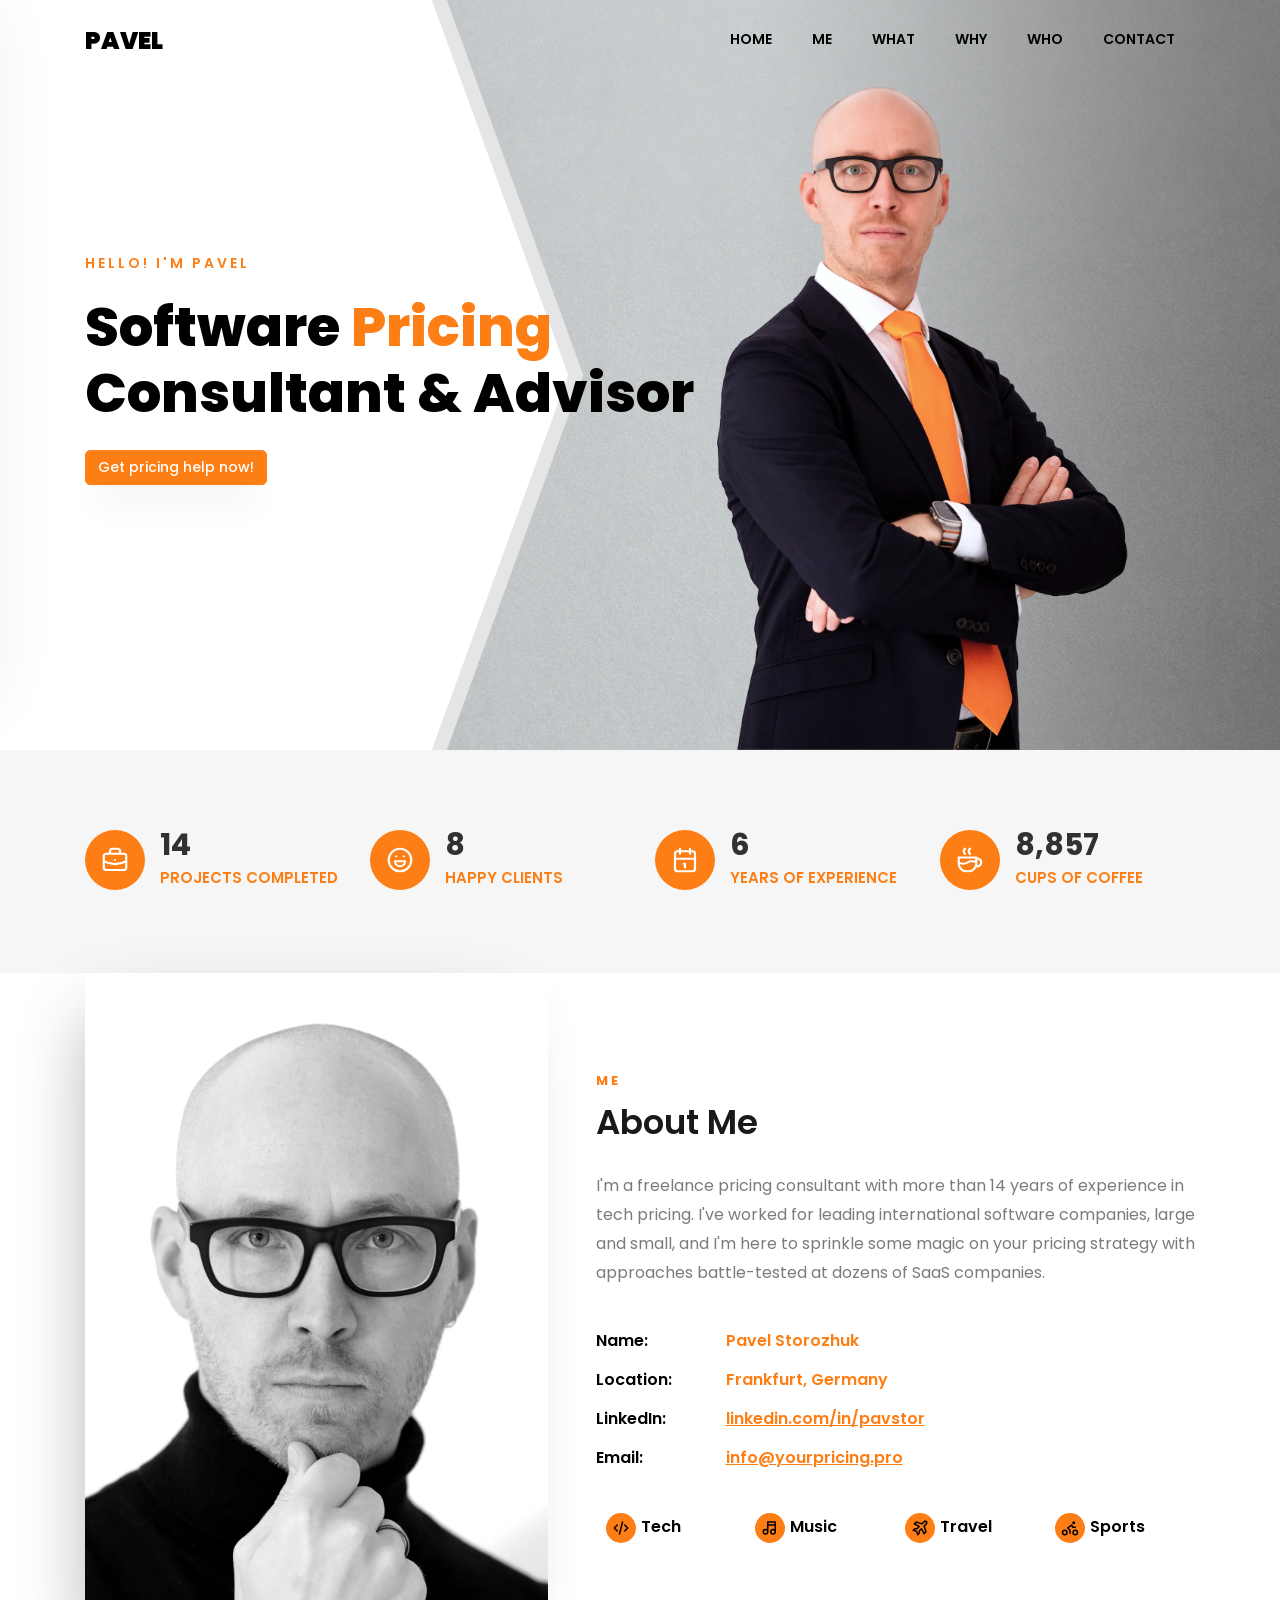
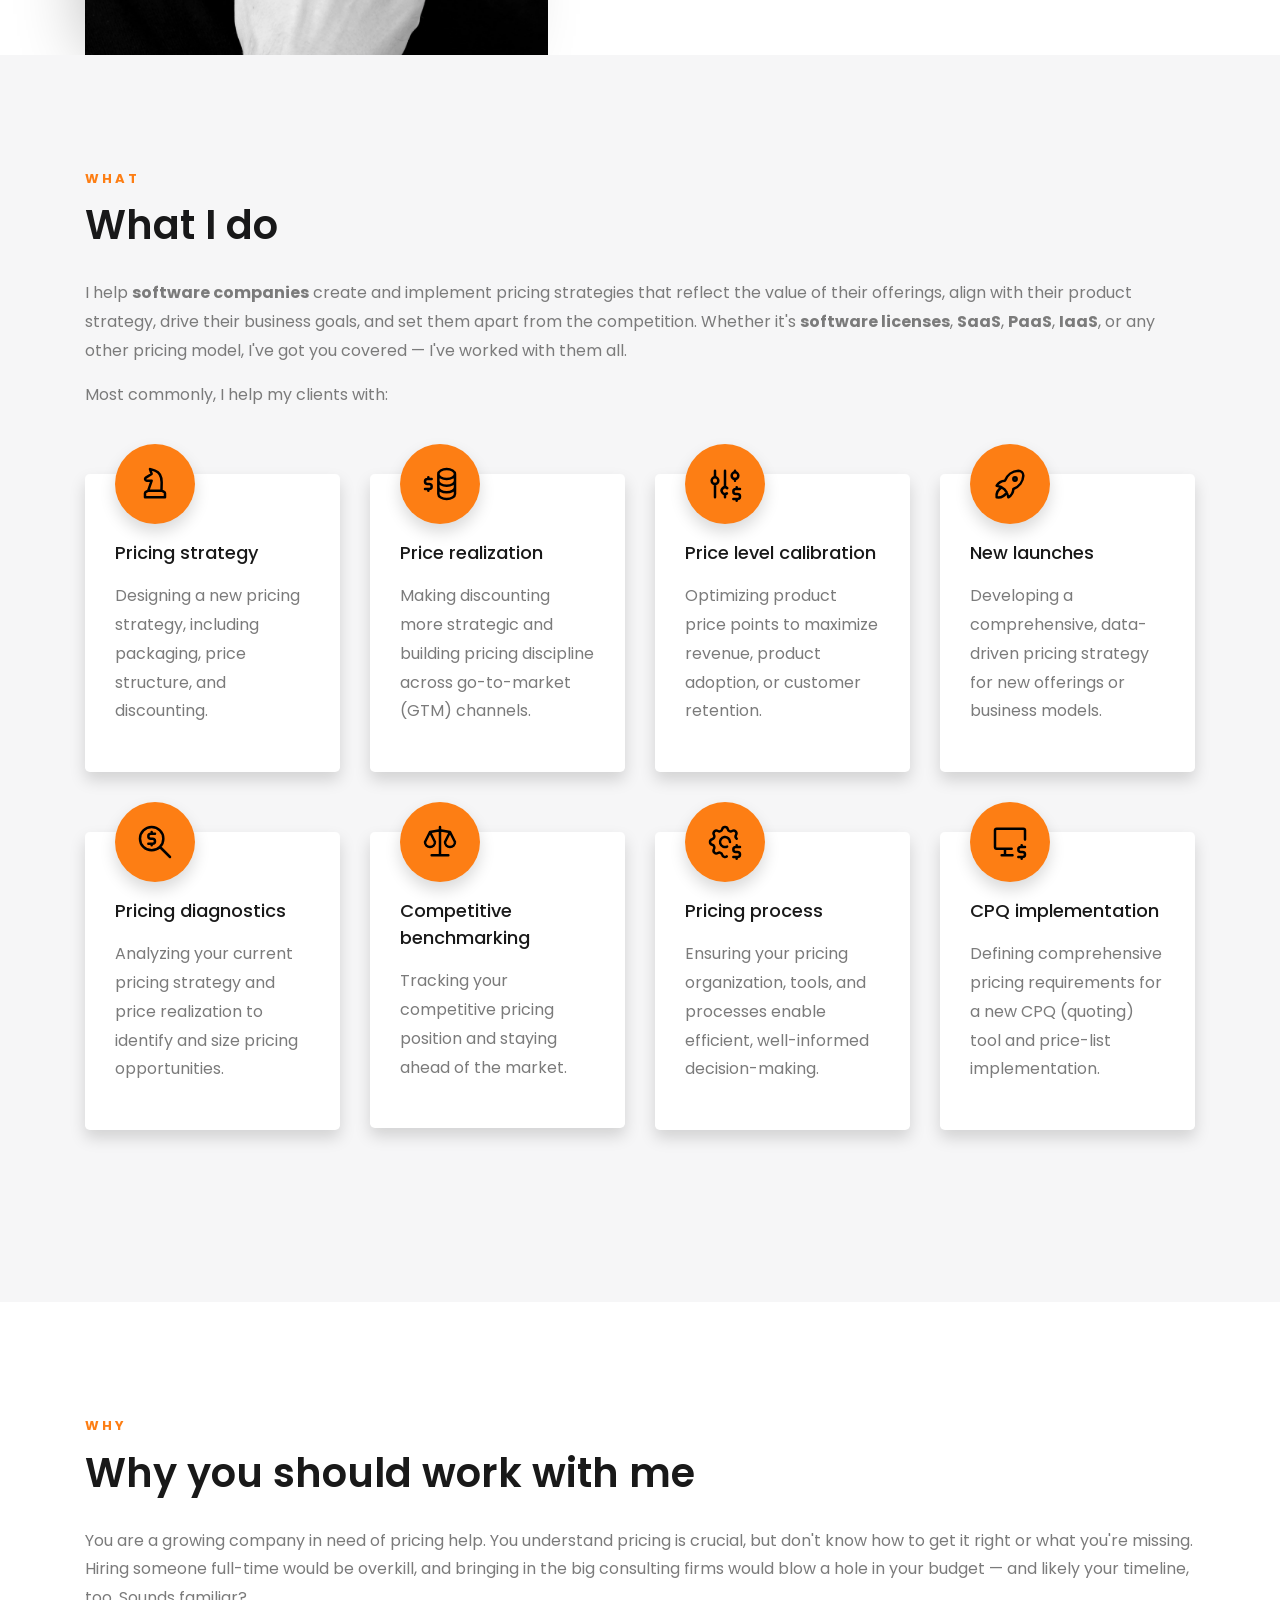
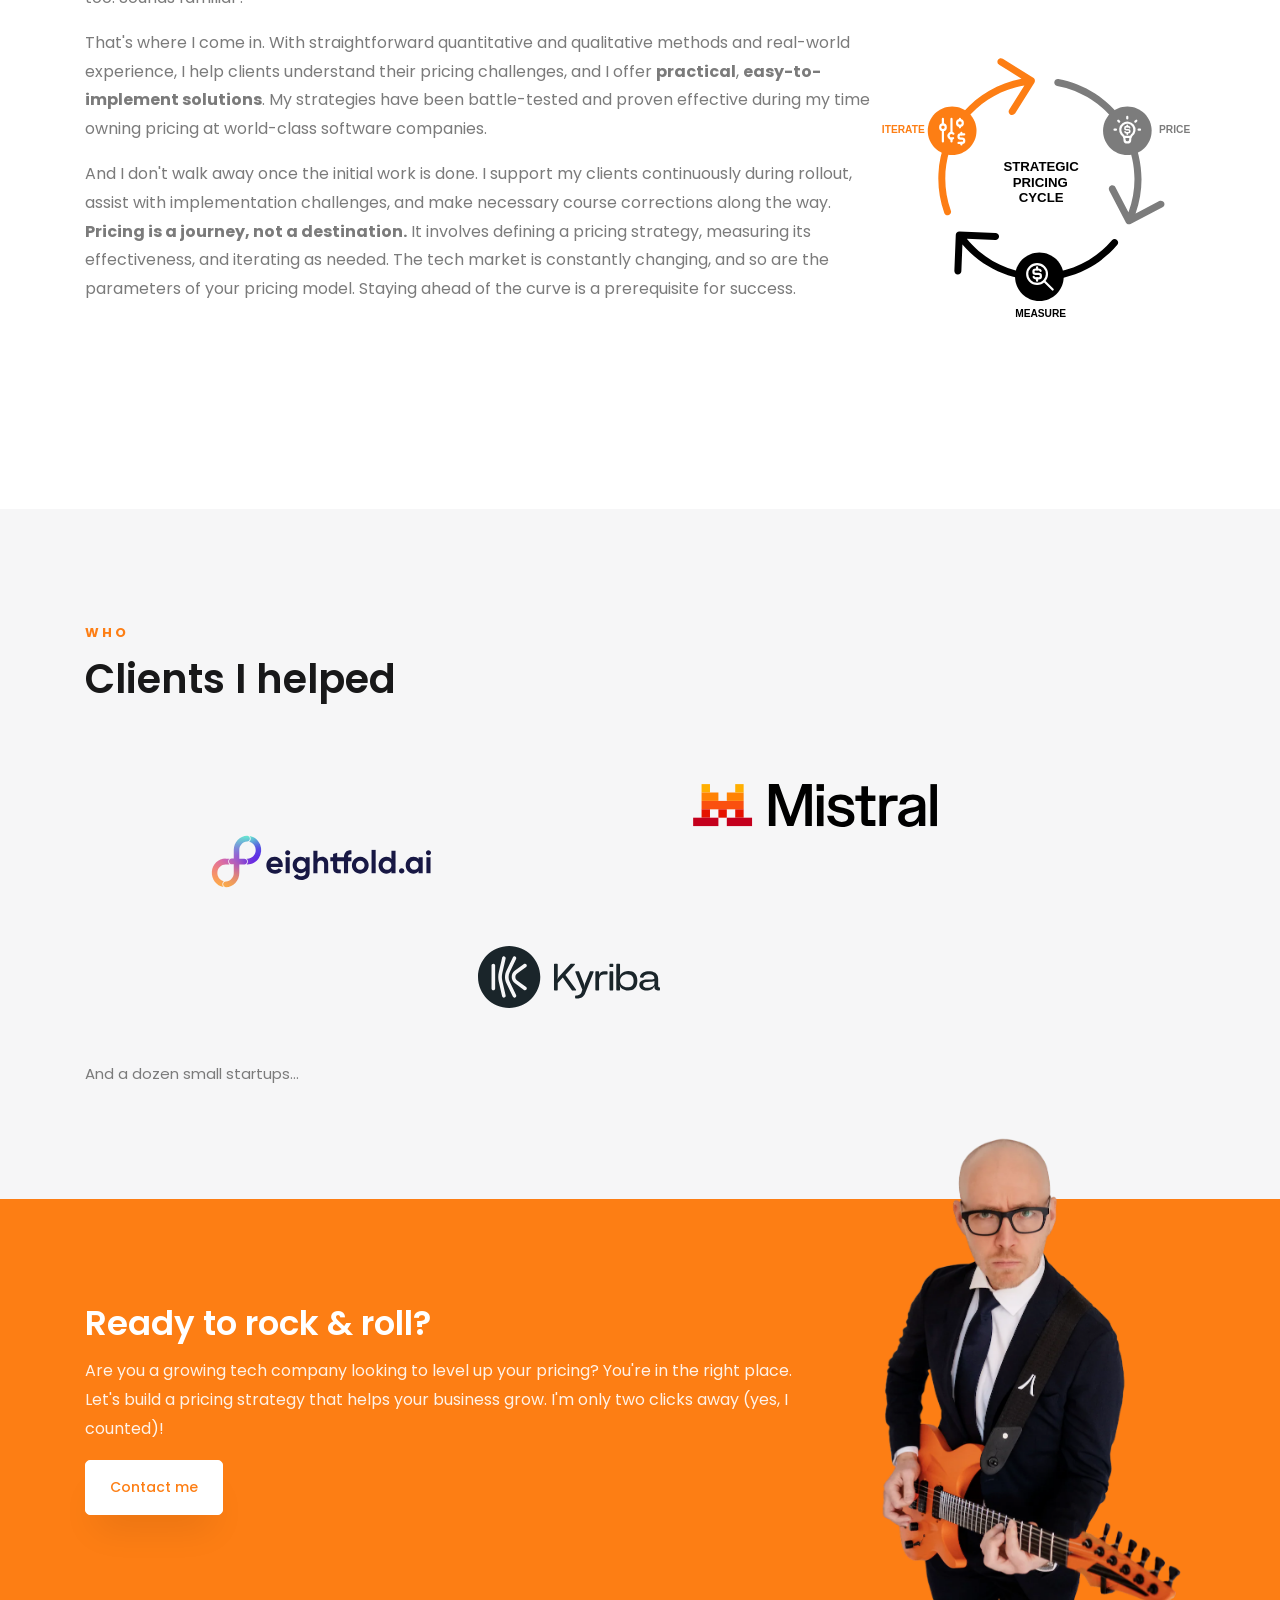
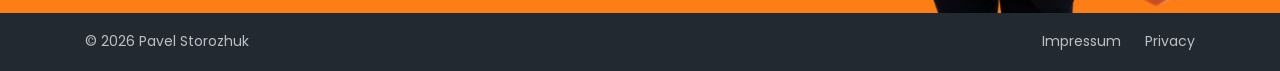
==== commit 4f941b2d: "Merge pull request #17 from YourPricingPro/release/contact-link Open the contact form after the menu" ====
--- a/index.html
+++ b/index.html
@@ -374,9 +374,9 @@
 					<li class="client client--kyriba reveal">
 						<img src="images/clients/kyriba.svg" alt="Kyriba" width="146" height="50" loading="lazy" decoding="async">
 					</li>
-					<li class="client client--ukg reveal">
+					<!--<li class="client client--ukg reveal">
 						<img src="images/clients/ukg.svg" alt="UKG" width="413" height="157" loading="lazy" decoding="async">
-					</li>
+					</li>-->
 					<li class="client client--mistral reveal">
 						<img src="images/clients/mistral.svg" alt="Mistral AI" width="91" height="16" loading="lazy" decoding="async">
 					</li>
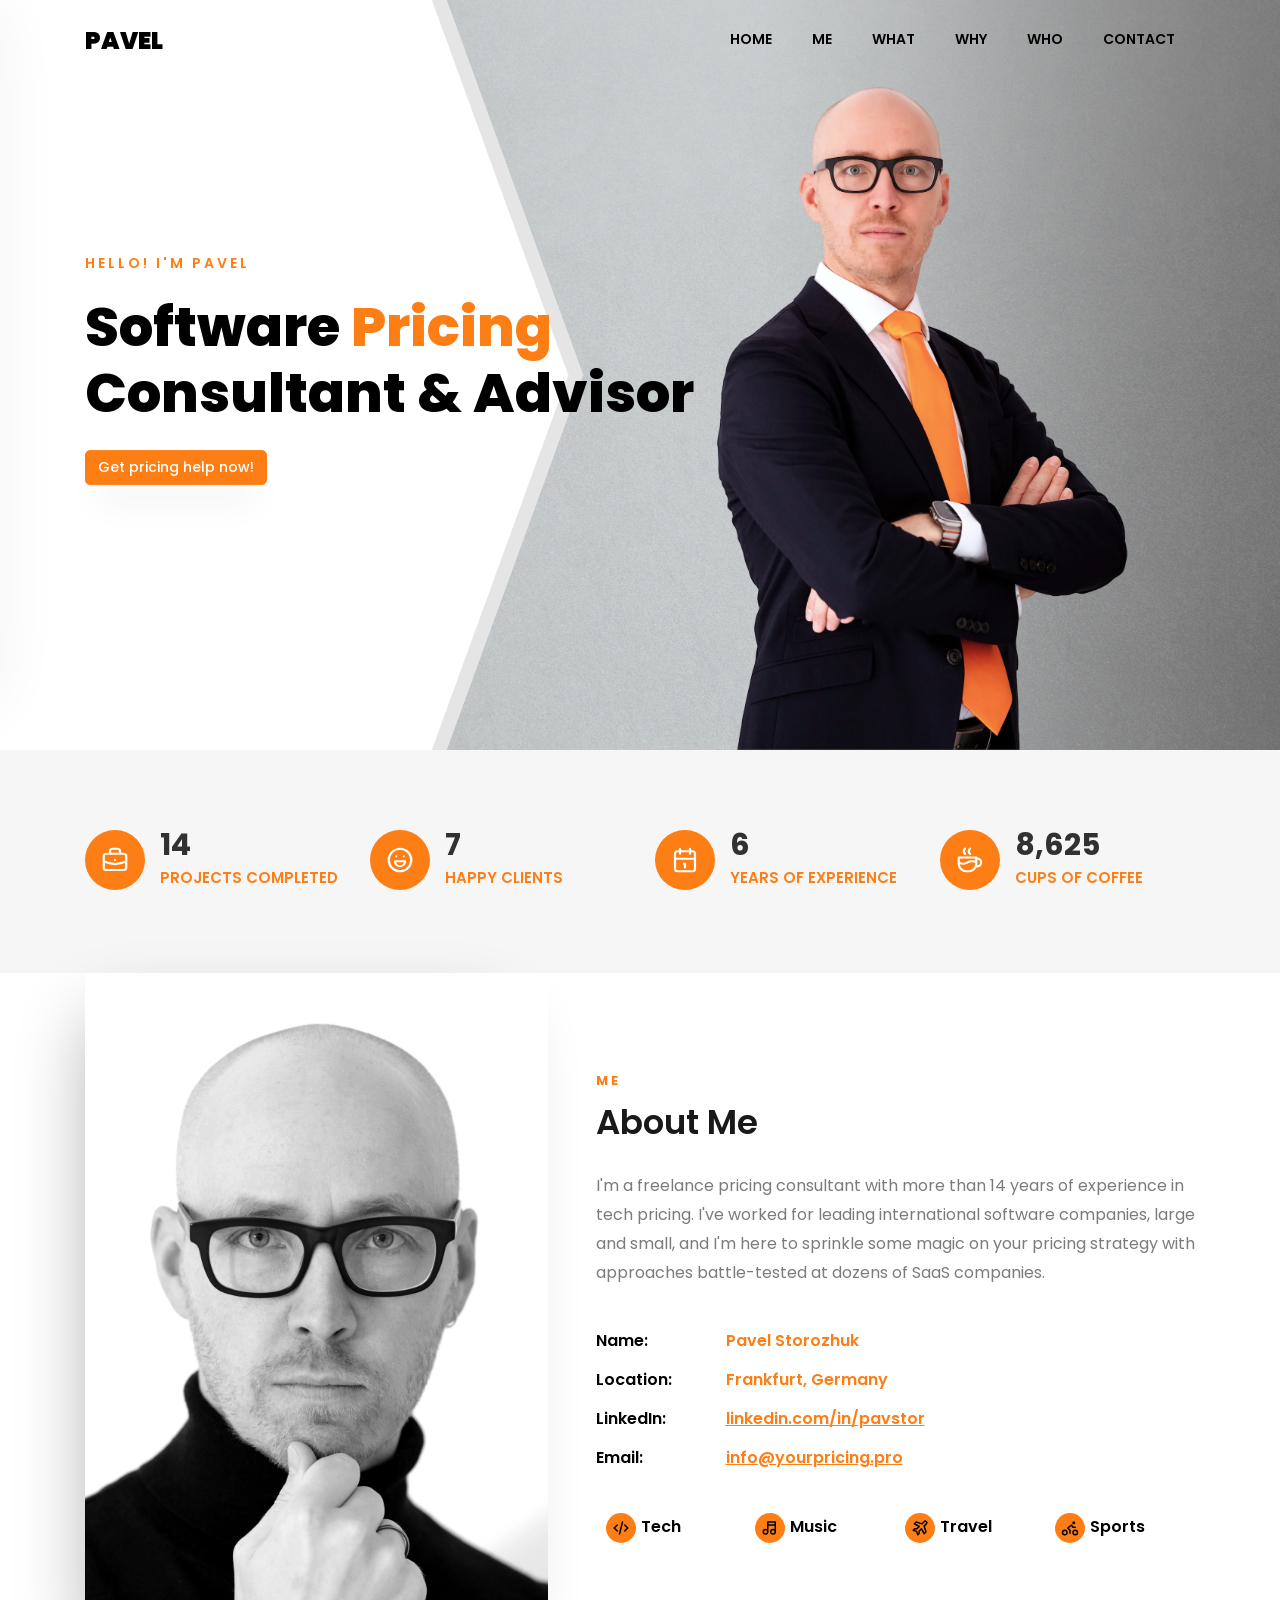
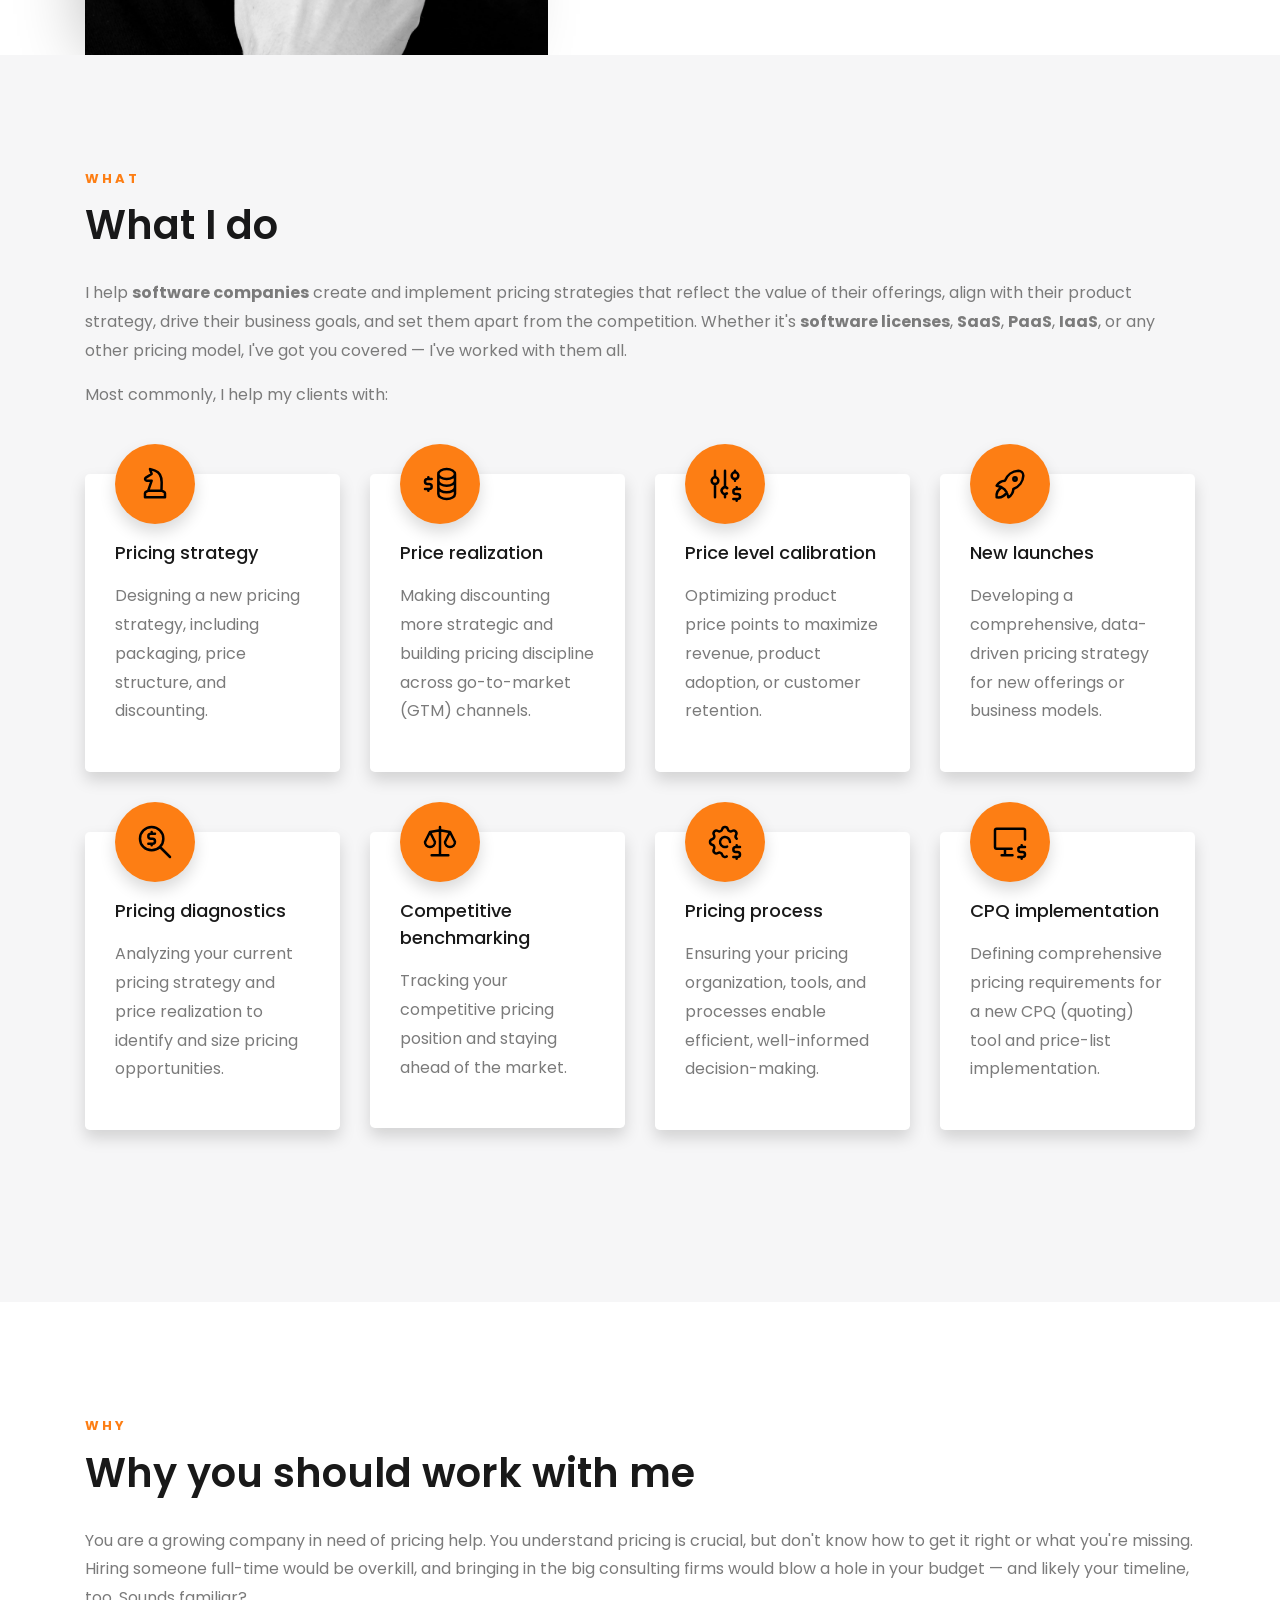
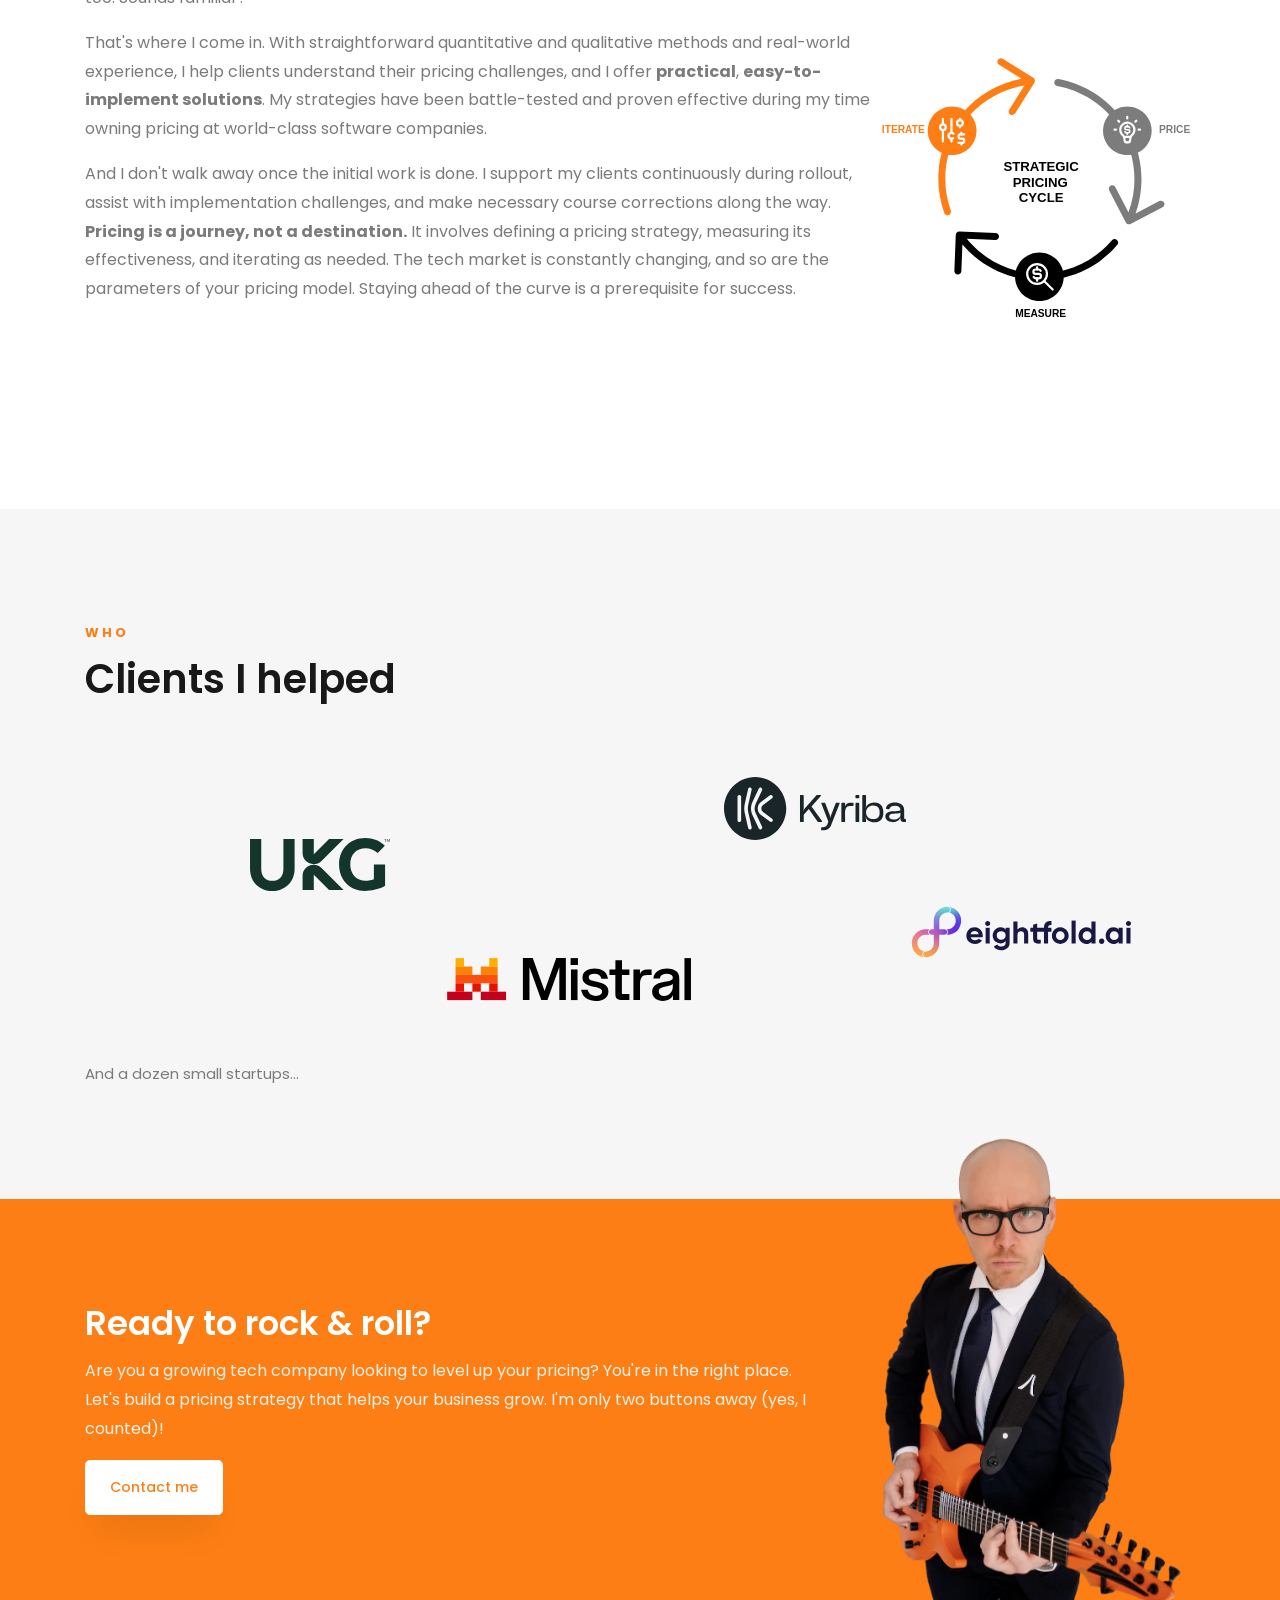
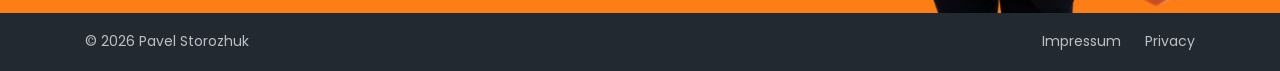
==== commit bc35d708: "Say "two buttons" instead of "two clicks" in the contact section It reads the same on touch screens " ====
--- a/index.html
+++ b/index.html
@@ -374,9 +374,9 @@
 					<li class="client client--kyriba reveal">
 						<img src="images/clients/kyriba.svg" alt="Kyriba" width="146" height="50" loading="lazy" decoding="async">
 					</li>
-					<!--<li class="client client--ukg reveal">
+					<li class="client client--ukg reveal">
 						<img src="images/clients/ukg.svg" alt="UKG" width="413" height="157" loading="lazy" decoding="async">
-					</li>-->
+					</li>
 					<li class="client client--mistral reveal">
 						<img src="images/clients/mistral.svg" alt="Mistral AI" width="91" height="16" loading="lazy" decoding="async">
 					</li>
@@ -393,7 +393,7 @@
 					<h2>Ready to rock &amp; roll?</h2>
 					<p>
 						Are you a growing tech company looking to level up your pricing? You're in the right place. Let's build
-						a pricing strategy that helps your business grow. I'm only two clicks away (yes, I counted)!
+						a pricing strategy that helps your business grow. I'm only two buttons away (yes, I counted)!
 					</p>
 					<p><a class="btn btn--white btn--large" data-contact href="mailto:info@yourpricing.pro?subject=Pricing%20consultation%20question&body=Dear%20Pavel,%0A">Contact me</a></p>
 				</div>
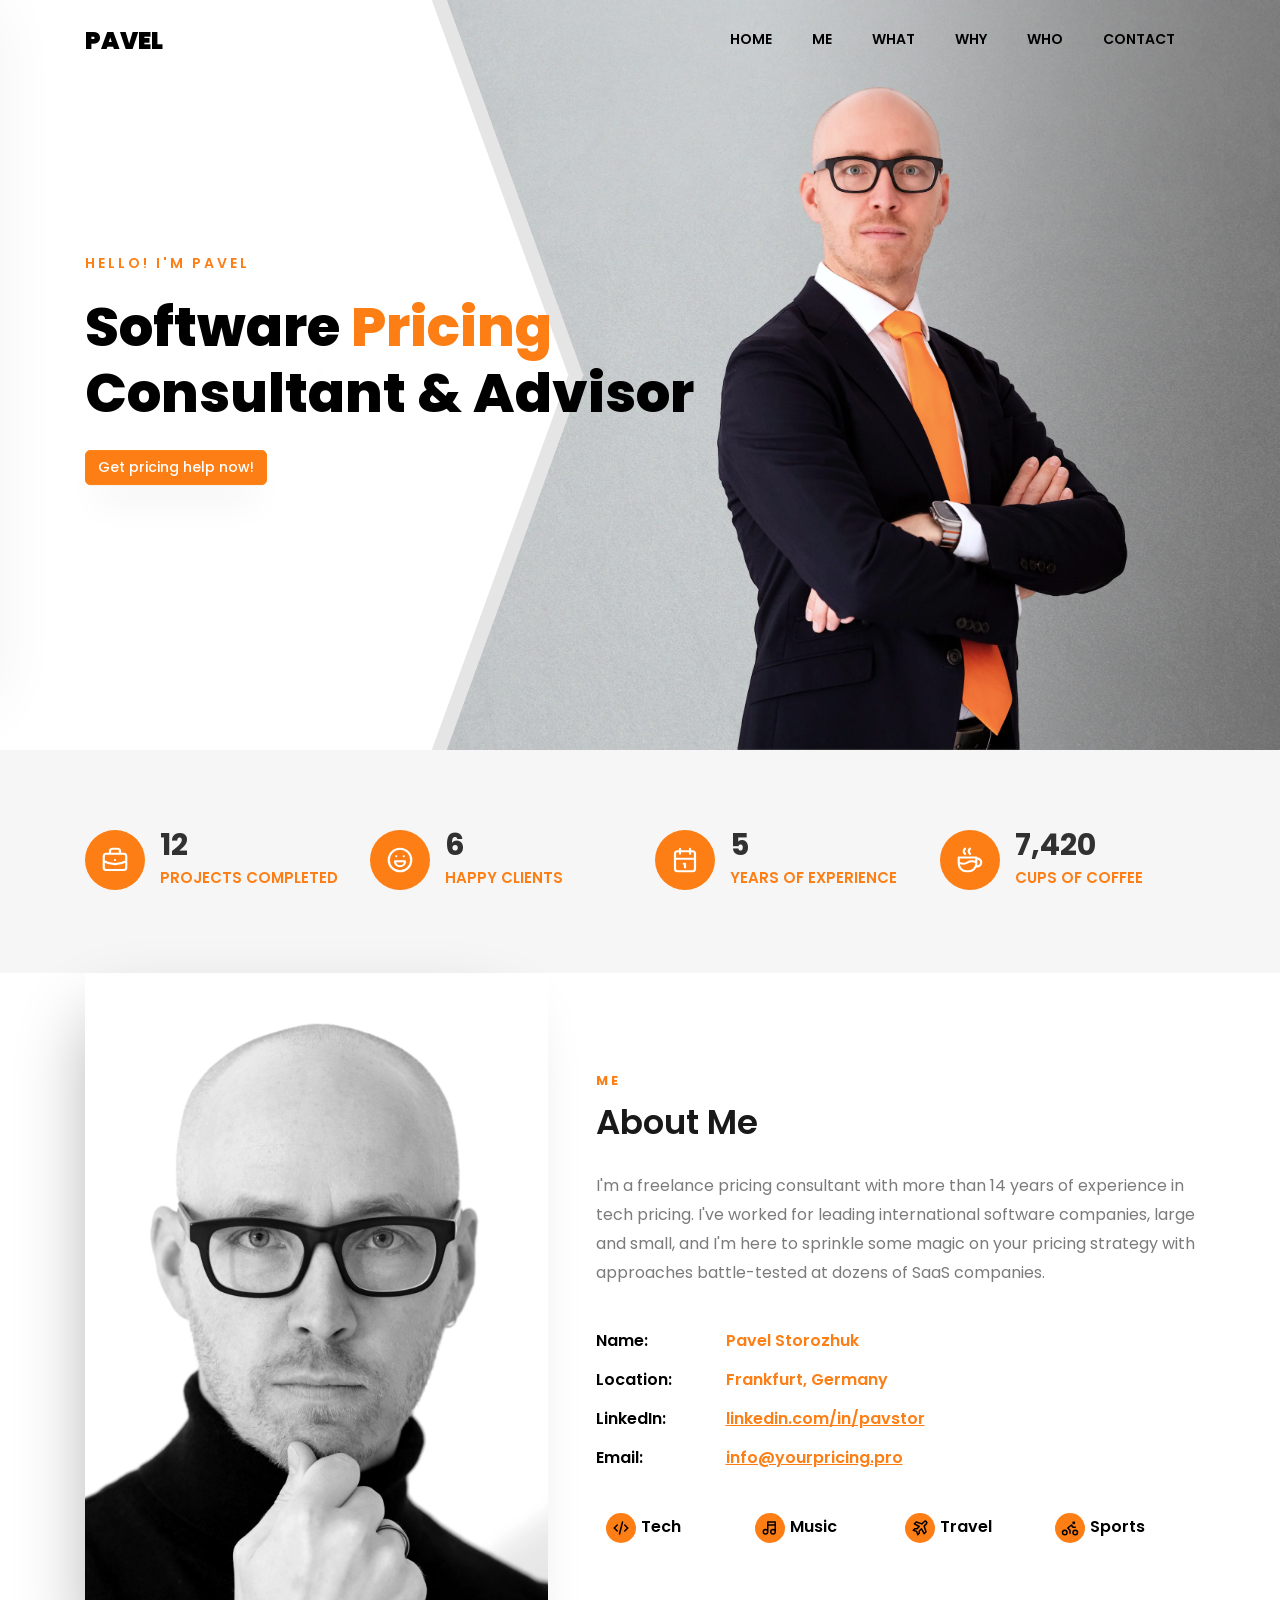
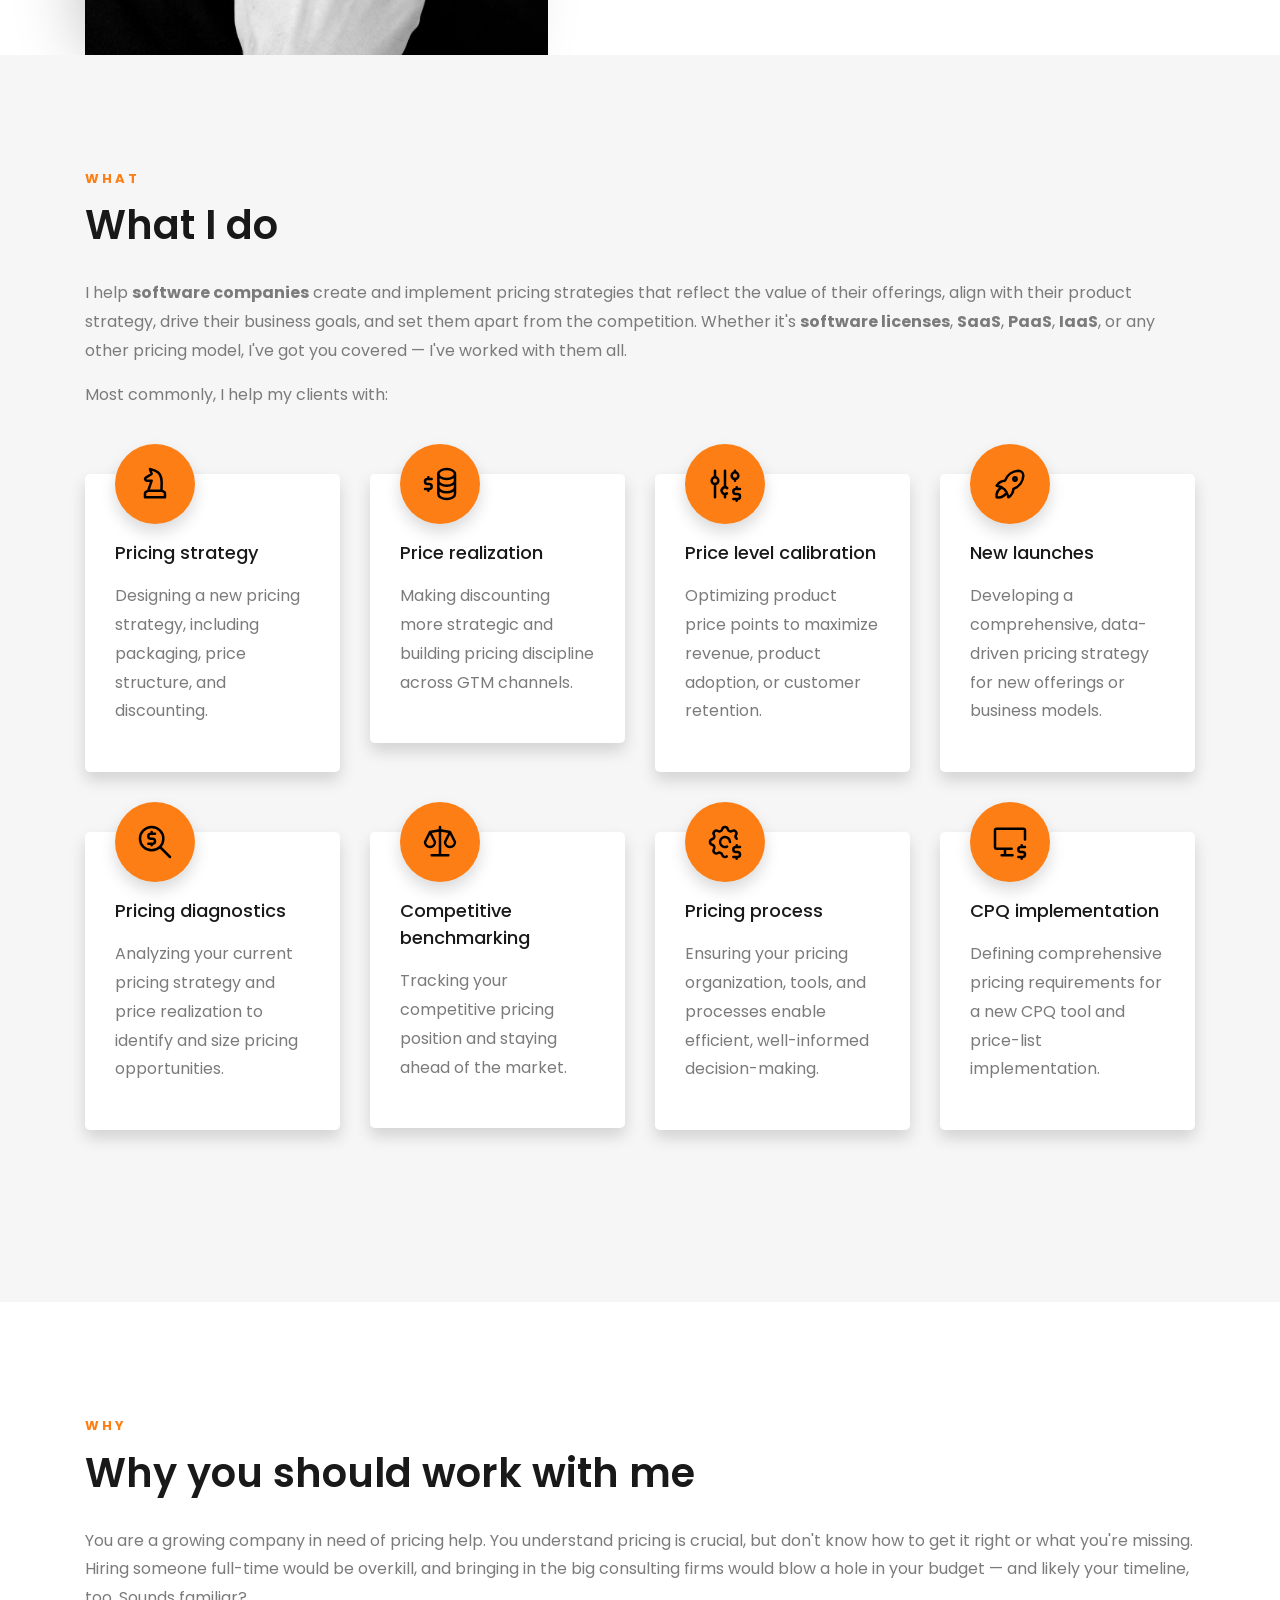
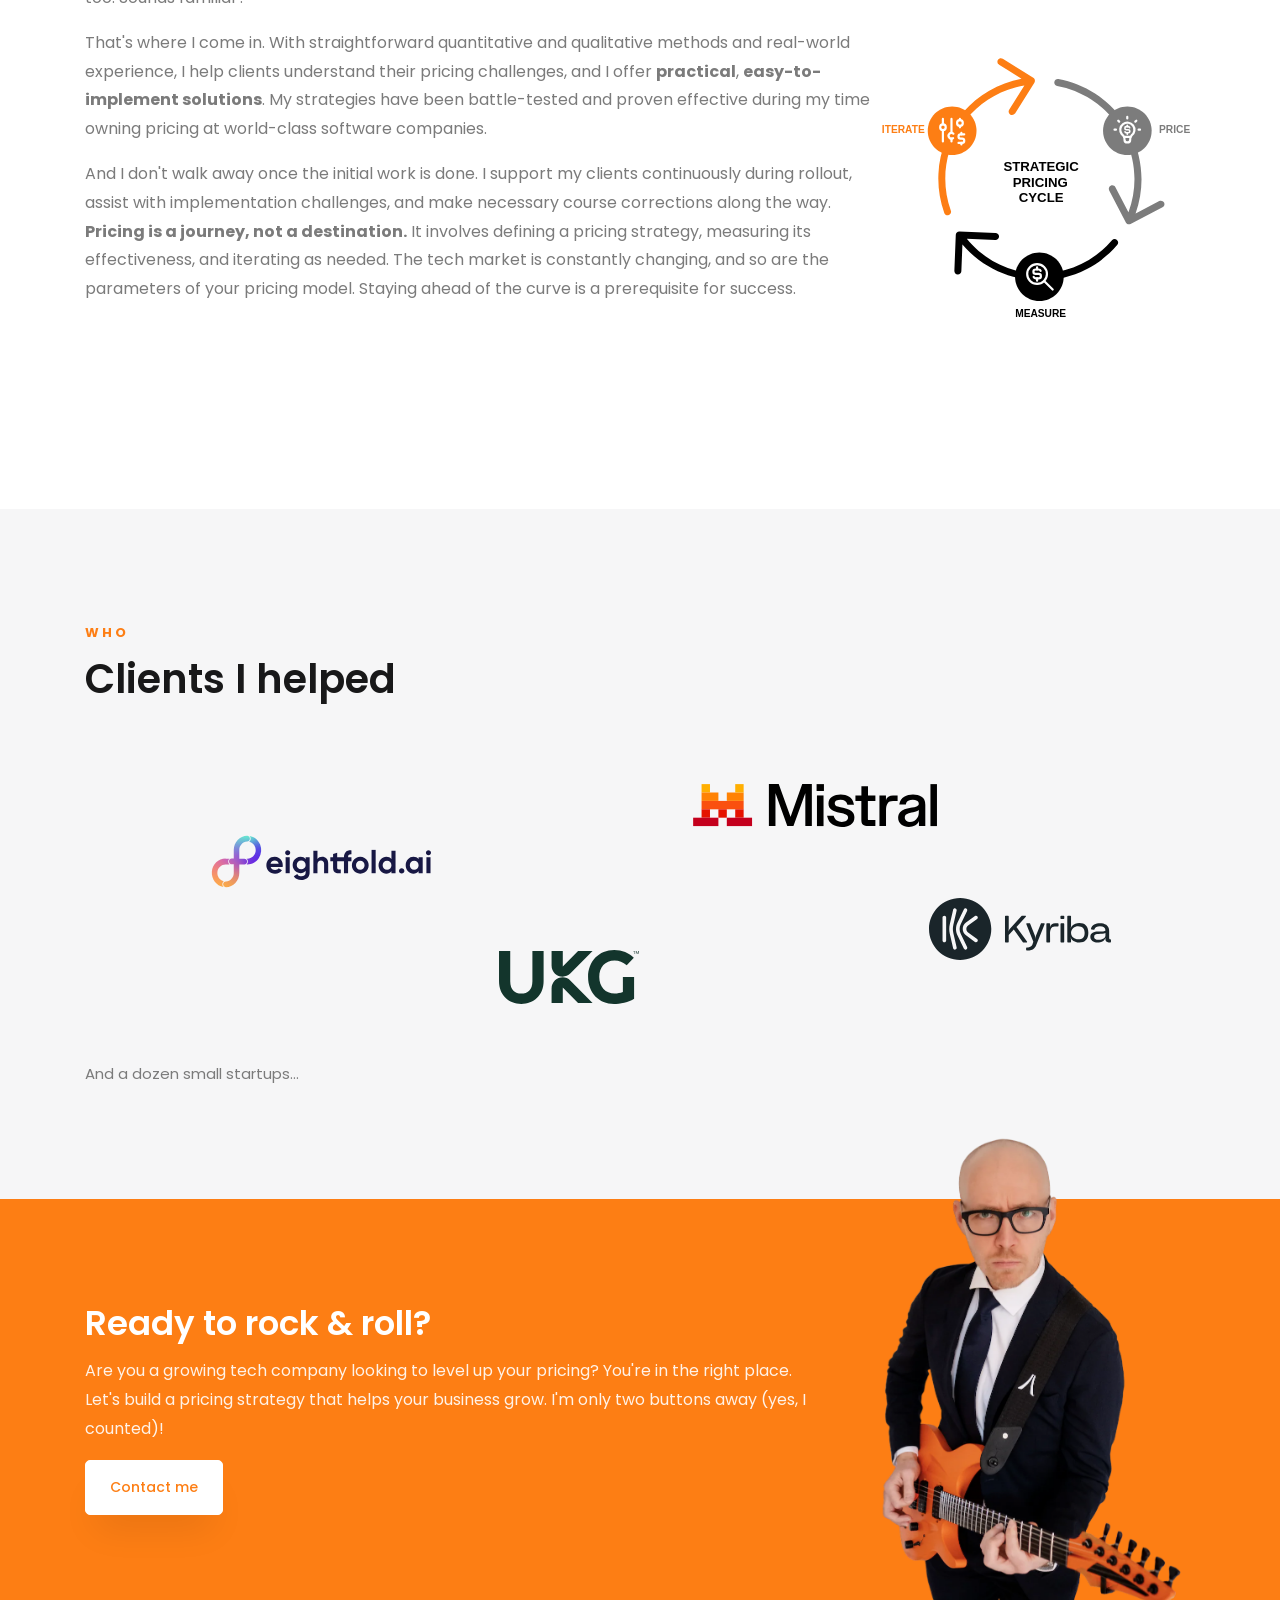
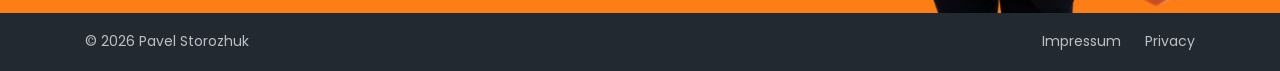
==== commit f96dffe6: "Drop the spelled-out GTM and CPQ abbreviations in What I do Prospects know both terms, so the explan" ====
--- a/index.html
+++ b/index.html
@@ -92,13 +92,13 @@
 					"name": "Software pricing consulting services",
 					"itemListElement": [
 						{ "@type": "Offer", "itemOffered": { "@type": "Service", "name": "Pricing strategy", "description": "Designing a new pricing strategy, including packaging, price structure, and discounting." } },
-						{ "@type": "Offer", "itemOffered": { "@type": "Service", "name": "Price realization", "description": "Making discounting more strategic and building pricing discipline across go-to-market (GTM) channels." } },
+						{ "@type": "Offer", "itemOffered": { "@type": "Service", "name": "Price realization", "description": "Making discounting more strategic and building pricing discipline across GTM channels." } },
 						{ "@type": "Offer", "itemOffered": { "@type": "Service", "name": "Price level calibration", "description": "Optimizing product price points to maximize revenue, product adoption, or customer retention." } },
 						{ "@type": "Offer", "itemOffered": { "@type": "Service", "name": "New launches", "description": "Developing a comprehensive, data-driven pricing strategy for new offerings or business models." } },
 						{ "@type": "Offer", "itemOffered": { "@type": "Service", "name": "Pricing diagnostics", "description": "Analyzing your current pricing strategy and price realization to identify and size pricing opportunities." } },
 						{ "@type": "Offer", "itemOffered": { "@type": "Service", "name": "Competitive benchmarking", "description": "Tracking your competitive pricing position and staying ahead of the market." } },
 						{ "@type": "Offer", "itemOffered": { "@type": "Service", "name": "Pricing process", "description": "Ensuring your pricing organization, tools, and processes enable efficient, well-informed decision-making." } },
-						{ "@type": "Offer", "itemOffered": { "@type": "Service", "name": "CPQ implementation", "description": "Defining comprehensive pricing requirements for a new CPQ (quoting) tool and price-list implementation." } }
+						{ "@type": "Offer", "itemOffered": { "@type": "Service", "name": "CPQ implementation", "description": "Defining comprehensive pricing requirements for a new CPQ tool and price-list implementation." } }
 					]
 				}
 			},
@@ -292,7 +292,7 @@
 					<li class="service-card">
 						<div class="service-card_icon"><svg class="icon" viewBox="0 0 24 24" aria-hidden="true"><path d="M16 6m-5 0a5 3 0 1 0 10 0a5 3 0 1 0 -10 0 M11 6v4c0 1.657 2.239 3 5 3s5 -1.343 5 -3v-4 M11 10v4c0 1.657 2.239 3 5 3s5 -1.343 5 -3v-4 M11 14v4c0 1.657 2.239 3 5 3s5 -1.343 5 -3v-4 M7 9h-2.5a1.5 1.5 0 0 0 0 3h1a1.5 1.5 0 0 1 0 3h-2.5 M5 15v1m0 -8v1" /></svg></div>
 						<h3>Price realization</h3>
-						<p>Making discounting more strategic and building pricing discipline across go-to-market (GTM) channels.</p>
+						<p>Making discounting more strategic and building pricing discipline across GTM channels.</p>
 					</li>
 					<li class="service-card">
 						<div class="service-card_icon"><svg class="icon" viewBox="0 0 24 24" aria-hidden="true"><path d="M4 10a2 2 0 1 0 4 0a2 2 0 0 0 -4 0 M6 4v4 M6 12v8 M13.366 14.54a2 2 0 1 0 -.216 3.097 M12 4v10 M12 18v2 M16 7a2 2 0 1 0 4 0a2 2 0 0 0 -4 0 M18 4v1 M18 9v1 M21 15h-2.5a1.5 1.5 0 0 0 0 3h1a1.5 1.5 0 0 1 0 3h-2.5 M19 21v1m0 -8v1" /></svg></div>
@@ -322,7 +322,7 @@
 					<li class="service-card">
 						<div class="service-card_icon"><svg class="icon" viewBox="0 0 24 24" aria-hidden="true"><path d="M13 16h-9a1 1 0 0 1 -1 -1v-10a1 1 0 0 1 1 -1h16a1 1 0 0 1 1 1v5.5 M7 20h6.5 M9 16v4 M21 15h-2.5a1.5 1.5 0 0 0 0 3h1a1.5 1.5 0 0 1 0 3h-2.5 M19 21v1m0 -8v1" /></svg></div>
 						<h3>CPQ implementation</h3>
-						<p>Defining comprehensive pricing requirements for a new CPQ (quoting) tool and price-list implementation.</p>
+						<p>Defining comprehensive pricing requirements for a new CPQ tool and price-list implementation.</p>
 					</li>
 				</ul>
 			</div>
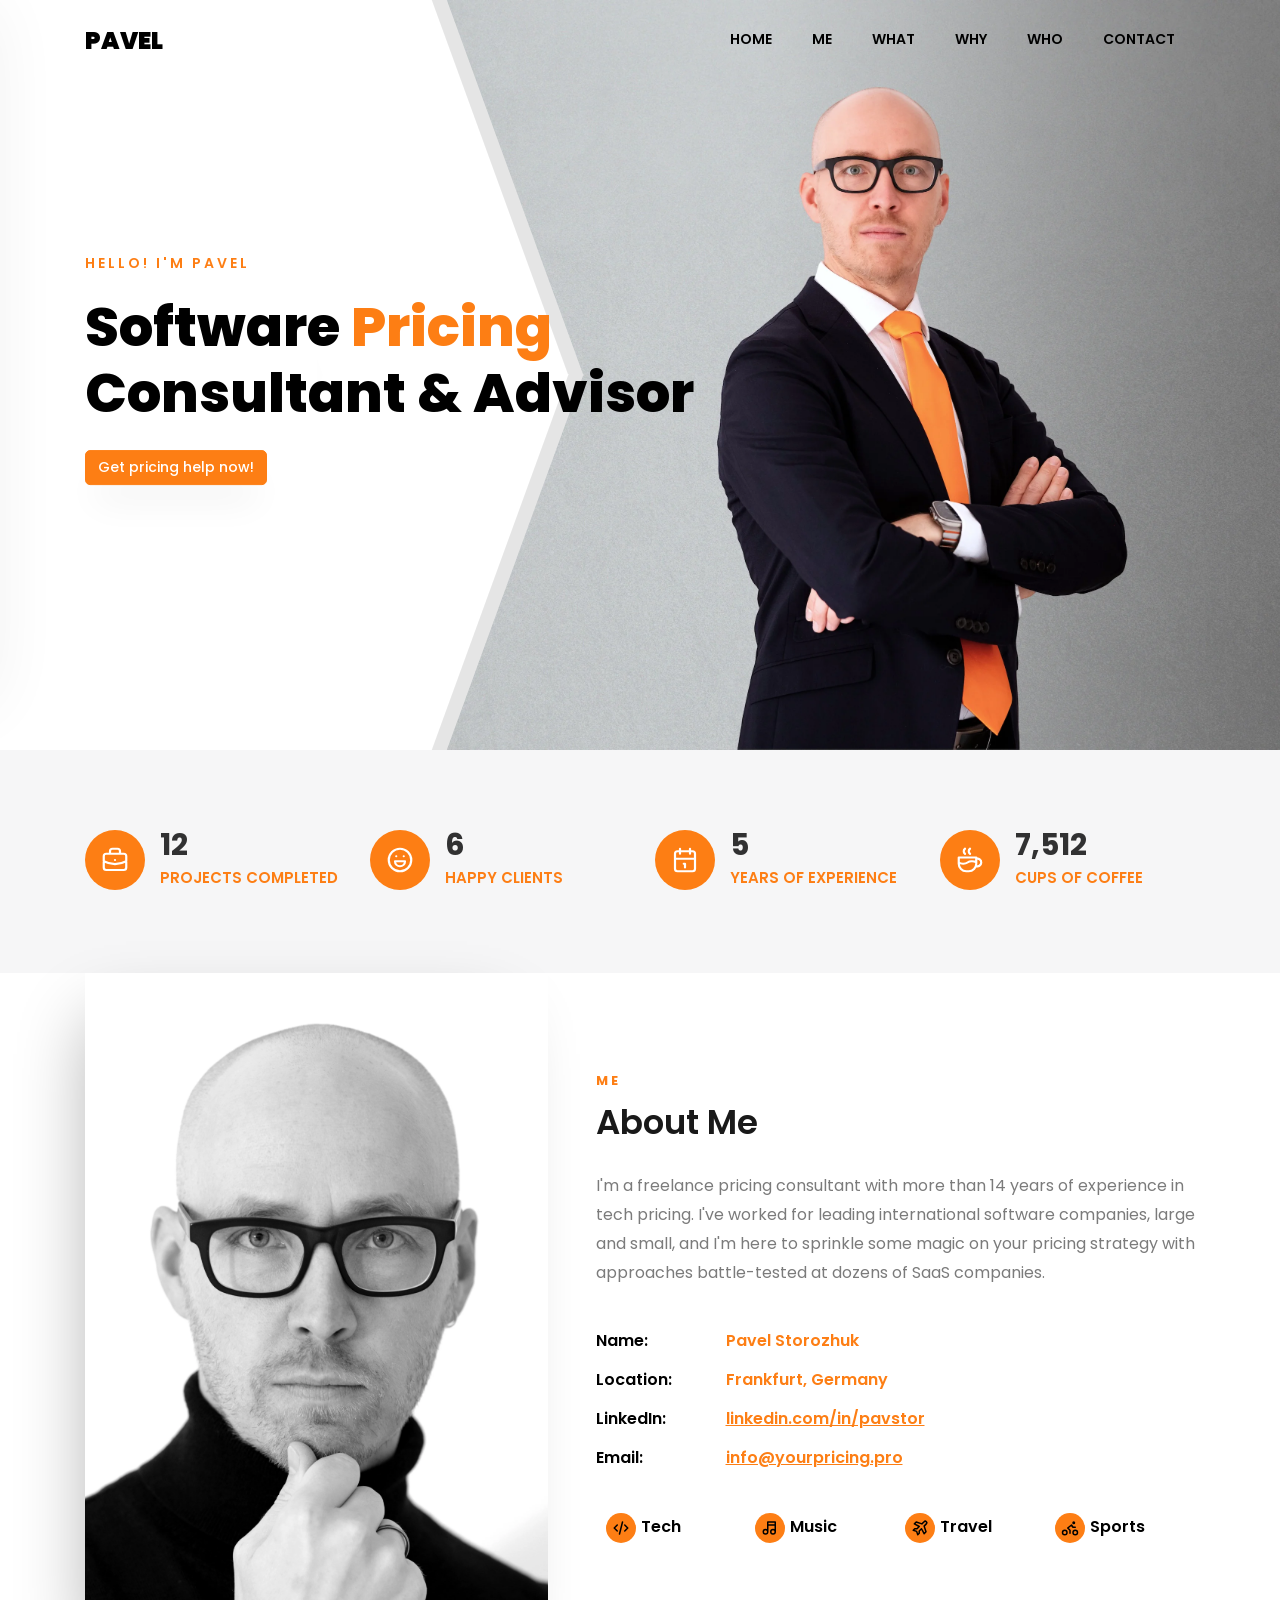
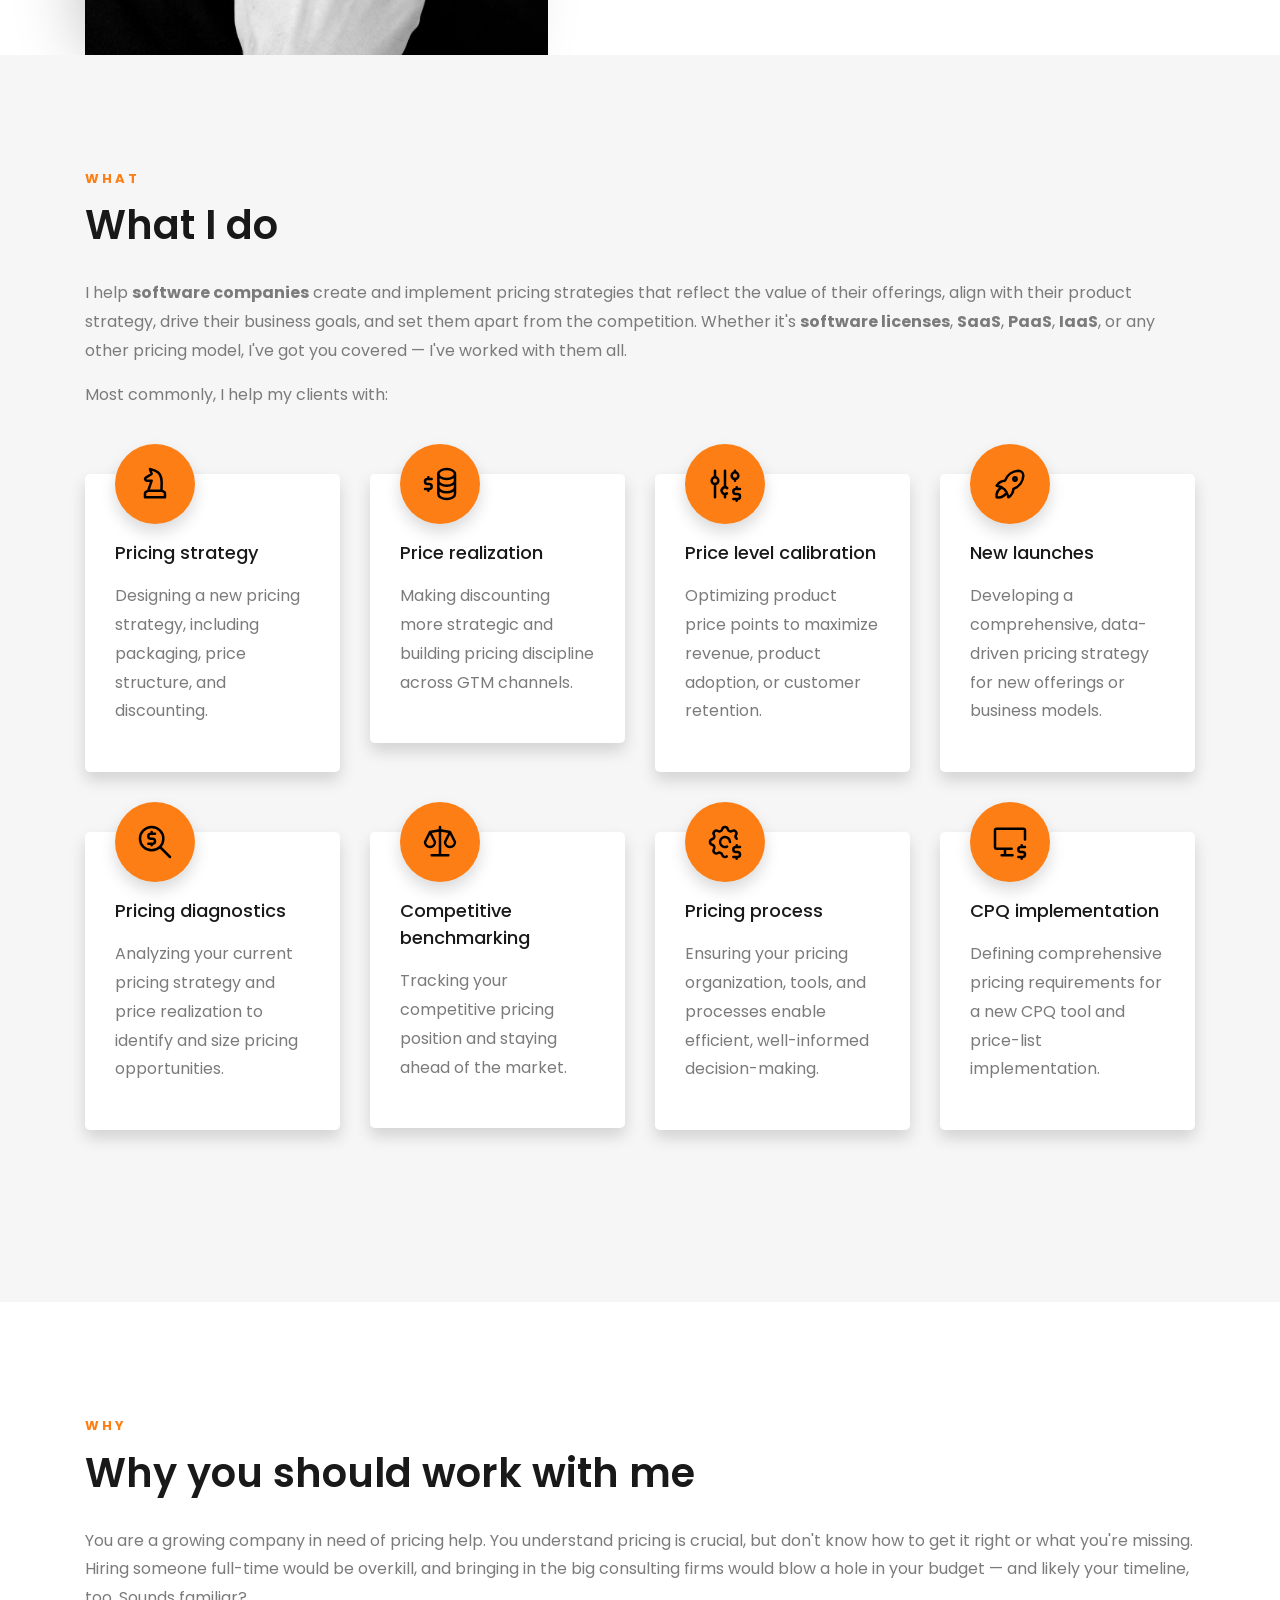
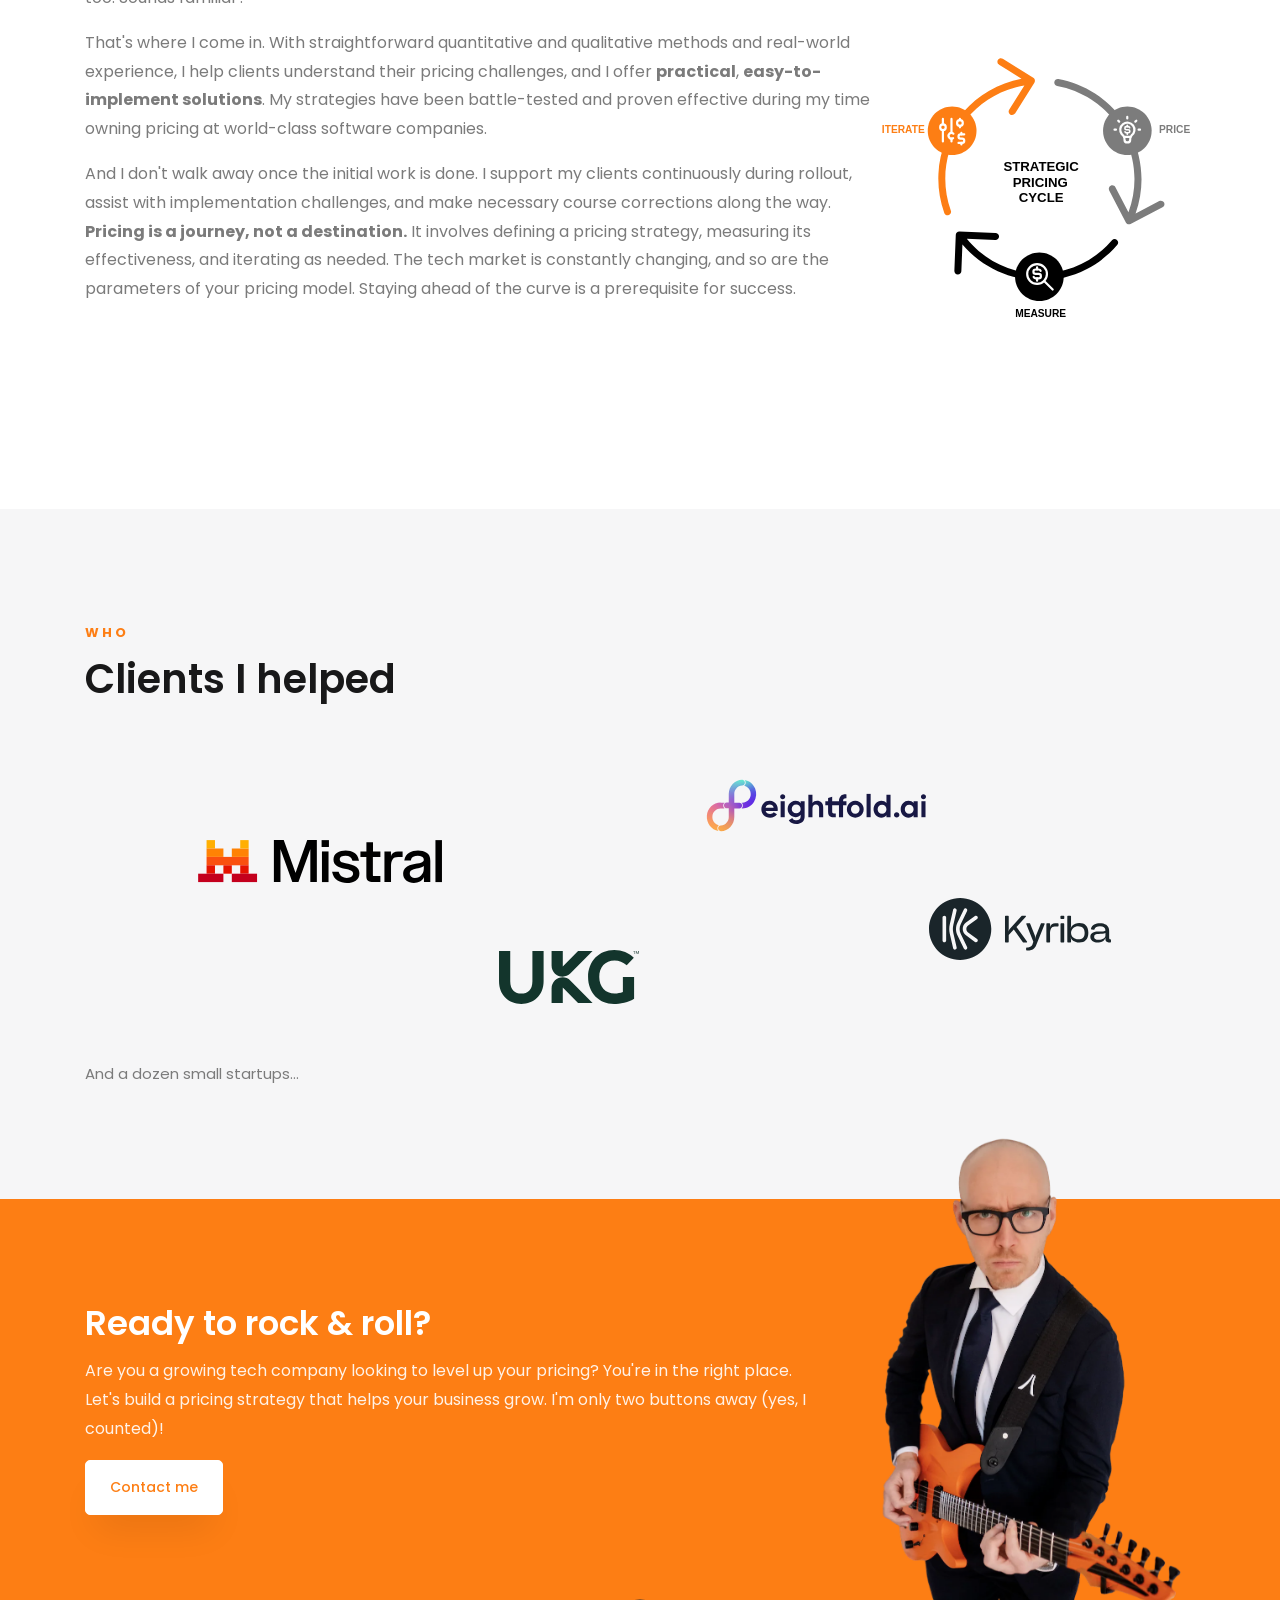
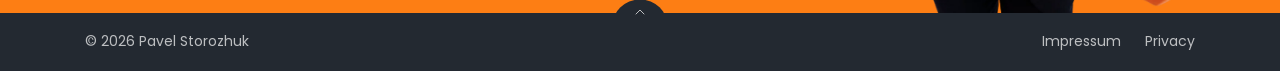
==== commit f4a25499: "Add a back-to-top notch to the footer A third-of-a-circle notch in the footer's colour, centred on i" ====
--- a/index.html
+++ b/index.html
@@ -128,7 +128,7 @@
 	<!-- Self-hosted fonts (css/style.css); preload the two weights the hero needs first -->
 	<link rel="preload" href="fonts/poppins-600-latin.woff2" as="font" type="font/woff2" crossorigin>
 	<link rel="preload" href="fonts/poppins-800-latin.woff2" as="font" type="font/woff2" crossorigin>
-	<link rel="stylesheet" href="css/style.css?v=2026-11-12b">
+	<link rel="stylesheet" href="css/style.css?v=2026-11-14">
 </head>
 
 <body>
@@ -457,9 +457,10 @@
 				</ul>
 			</nav>
 		</div>
+		<button class="site-footer_top" type="button" data-to-top aria-label="Back to top"><svg class="icon" viewBox="0 0 24 24" aria-hidden="true"><path d="M6 15l6 -6l6 6" /></svg></button>
 	</footer>
 
-	<script src="js/main.js?v=2026-11-13"></script>
+	<script src="js/main.js?v=2026-11-14"></script>
 </body>
 
 </html>
--- a/css/style.css
+++ b/css/style.css
@@ -1649,6 +1649,58 @@
 	text-decoration: underline;
 }
 
+/* Back to top: a notch rising from the footer's top edge, centred. main.js shows it (.is-visible)
+ * on long pages only. The notch is a third of a circle: the top 120° of a circle of radius 28px,
+ * so 28 × √3 ≈ 48.5px wide and 14px (half the radius) tall. The button itself is a plain box
+ * reaching 16px into the footer, above its text, for a larger tap area */
+.site-footer_top {
+	position: absolute;
+	top: -14px;
+	left: 50%;
+	display: none;
+	justify-content: center;
+	width: 48px;
+	height: 30px;
+	padding: 5px 0 0; /* the chevron's middle sits just above the footer's edge */
+	color: inherit;
+	background: none;
+	border: none;
+	translate: -50% 0;
+}
+
+.site-footer_top.is-visible {
+	display: flex;
+}
+
+.site-footer_top::before {
+	content: "";
+	position: absolute;
+	top: 0;
+	left: 50%;
+	width: calc(28px * 1.7320508);
+	height: 14px;
+	background: var(--bg-footer);
+	clip-path: circle(28px at 50% 28px);
+	translate: -50% 0;
+}
+
+.site-footer_top .icon {
+	position: relative; /* paints the chevron above the notch */
+	font-size: 16px;
+	transition: color 0.15s ease-in-out;
+}
+
+.site-footer_top:hover .icon,
+.site-footer_top:focus-visible .icon {
+	color: var(--accent);
+}
+
+/* Keyboard focus: a white ring, rounded over the notch (the orange one would vanish on the orange band) */
+.site-footer_top:focus-visible {
+	outline-color: #fff;
+	border-radius: 24px 24px 4px 4px;
+}
+
 
 /* 8. Contact modal ---------------------------------------------------------
  * A native <dialog> that main.js opens with showModal(), so it sits above the
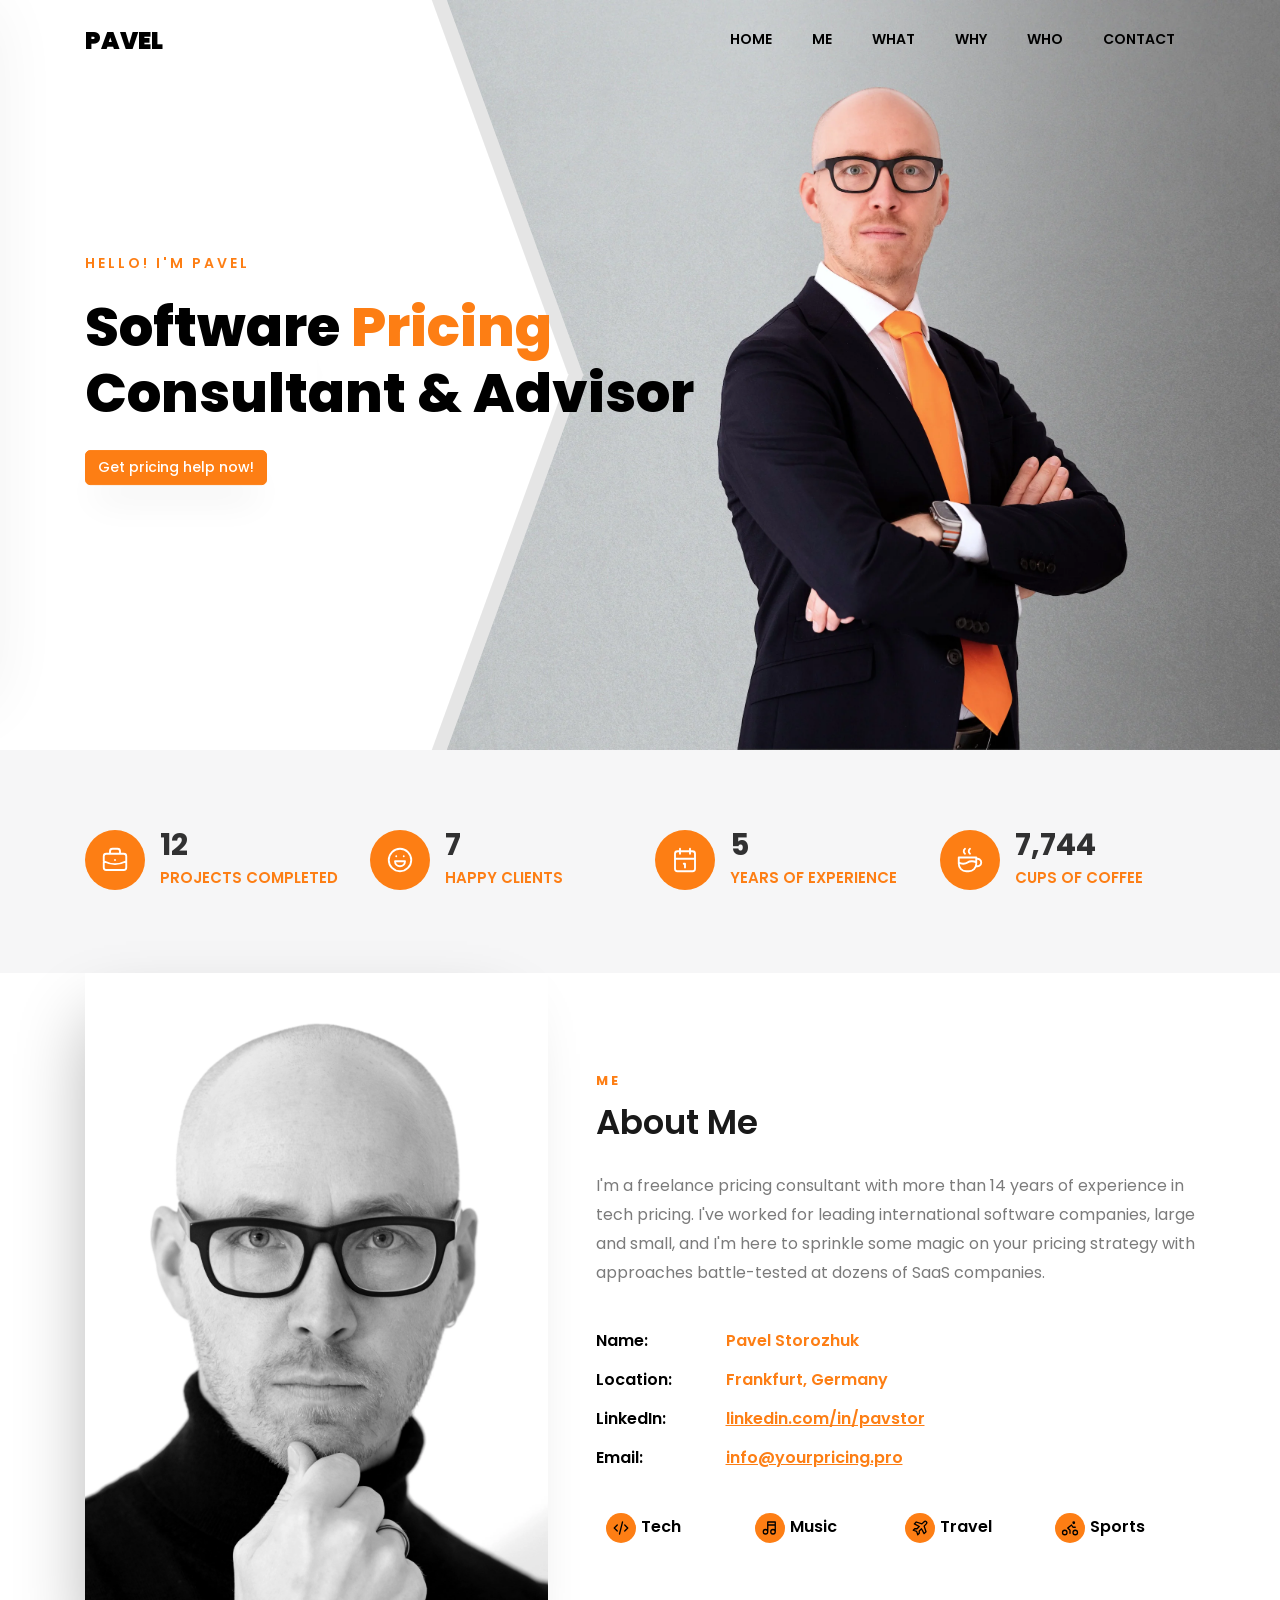
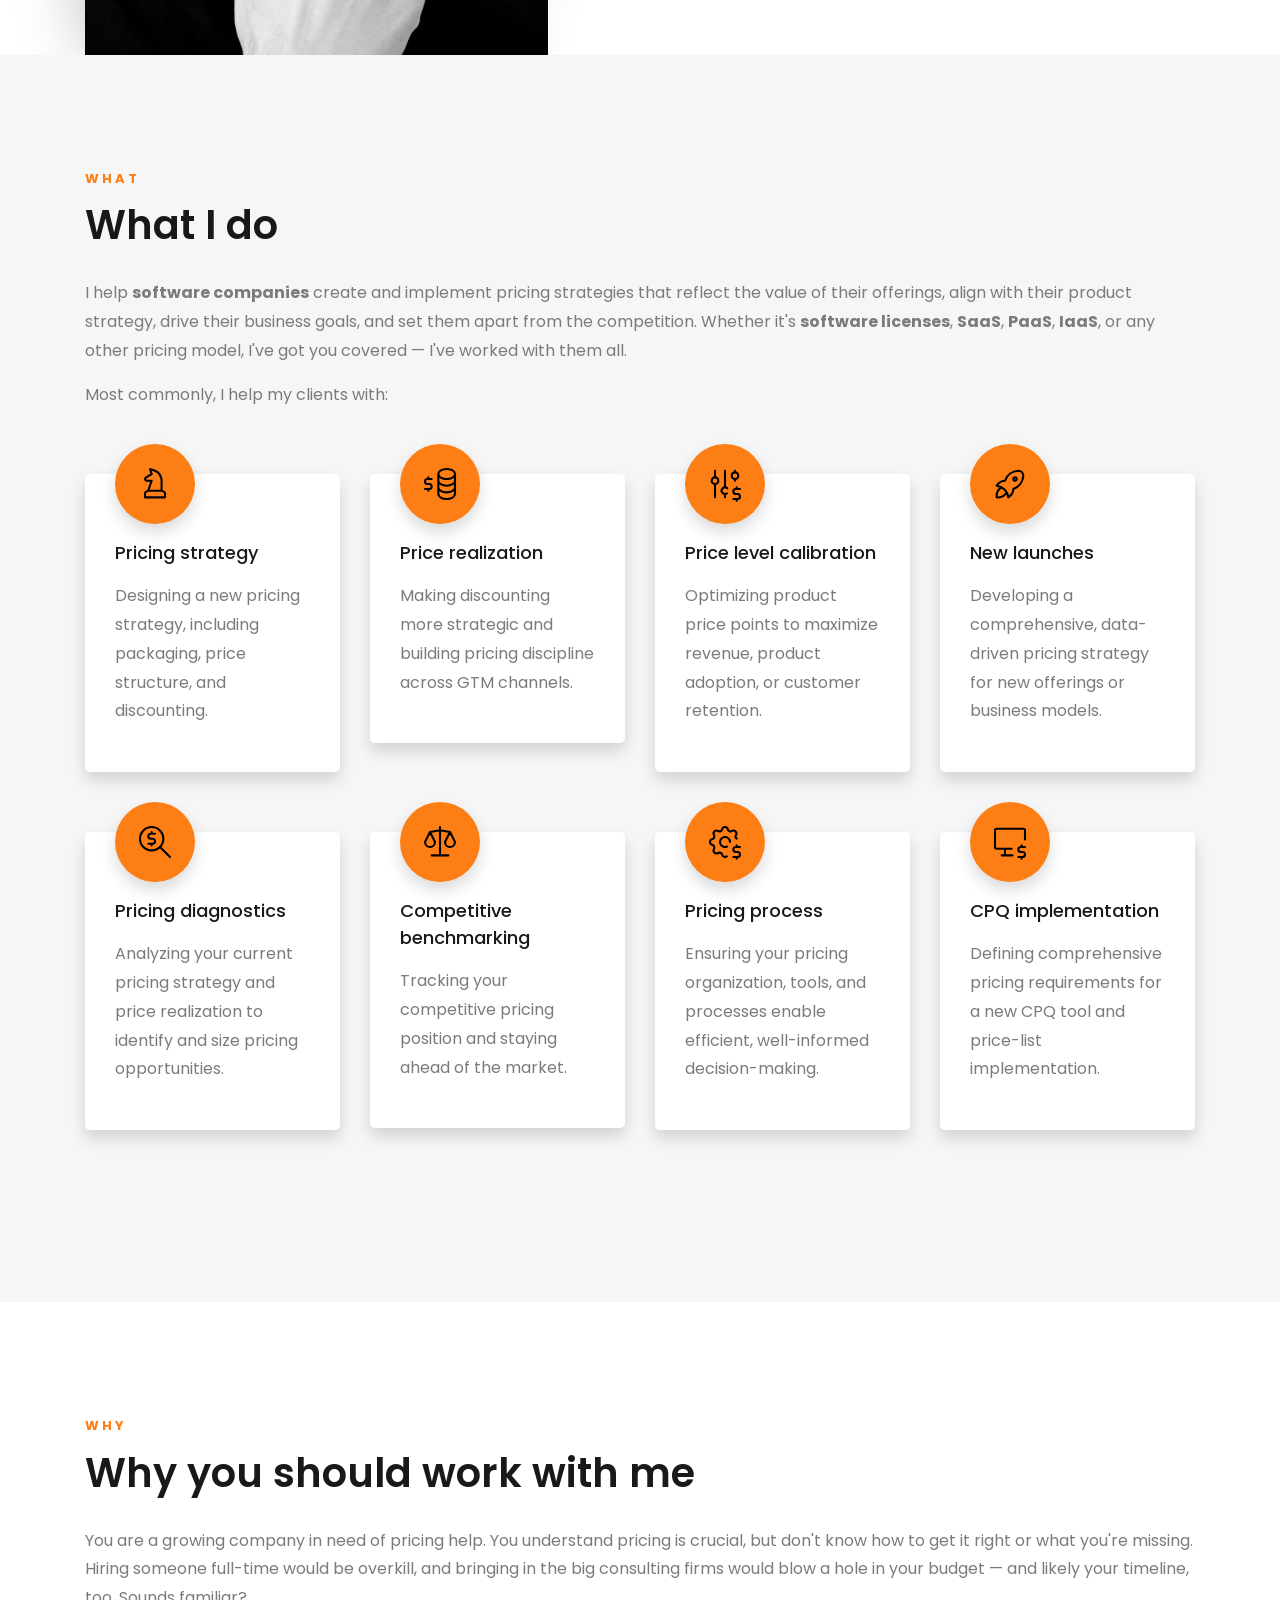
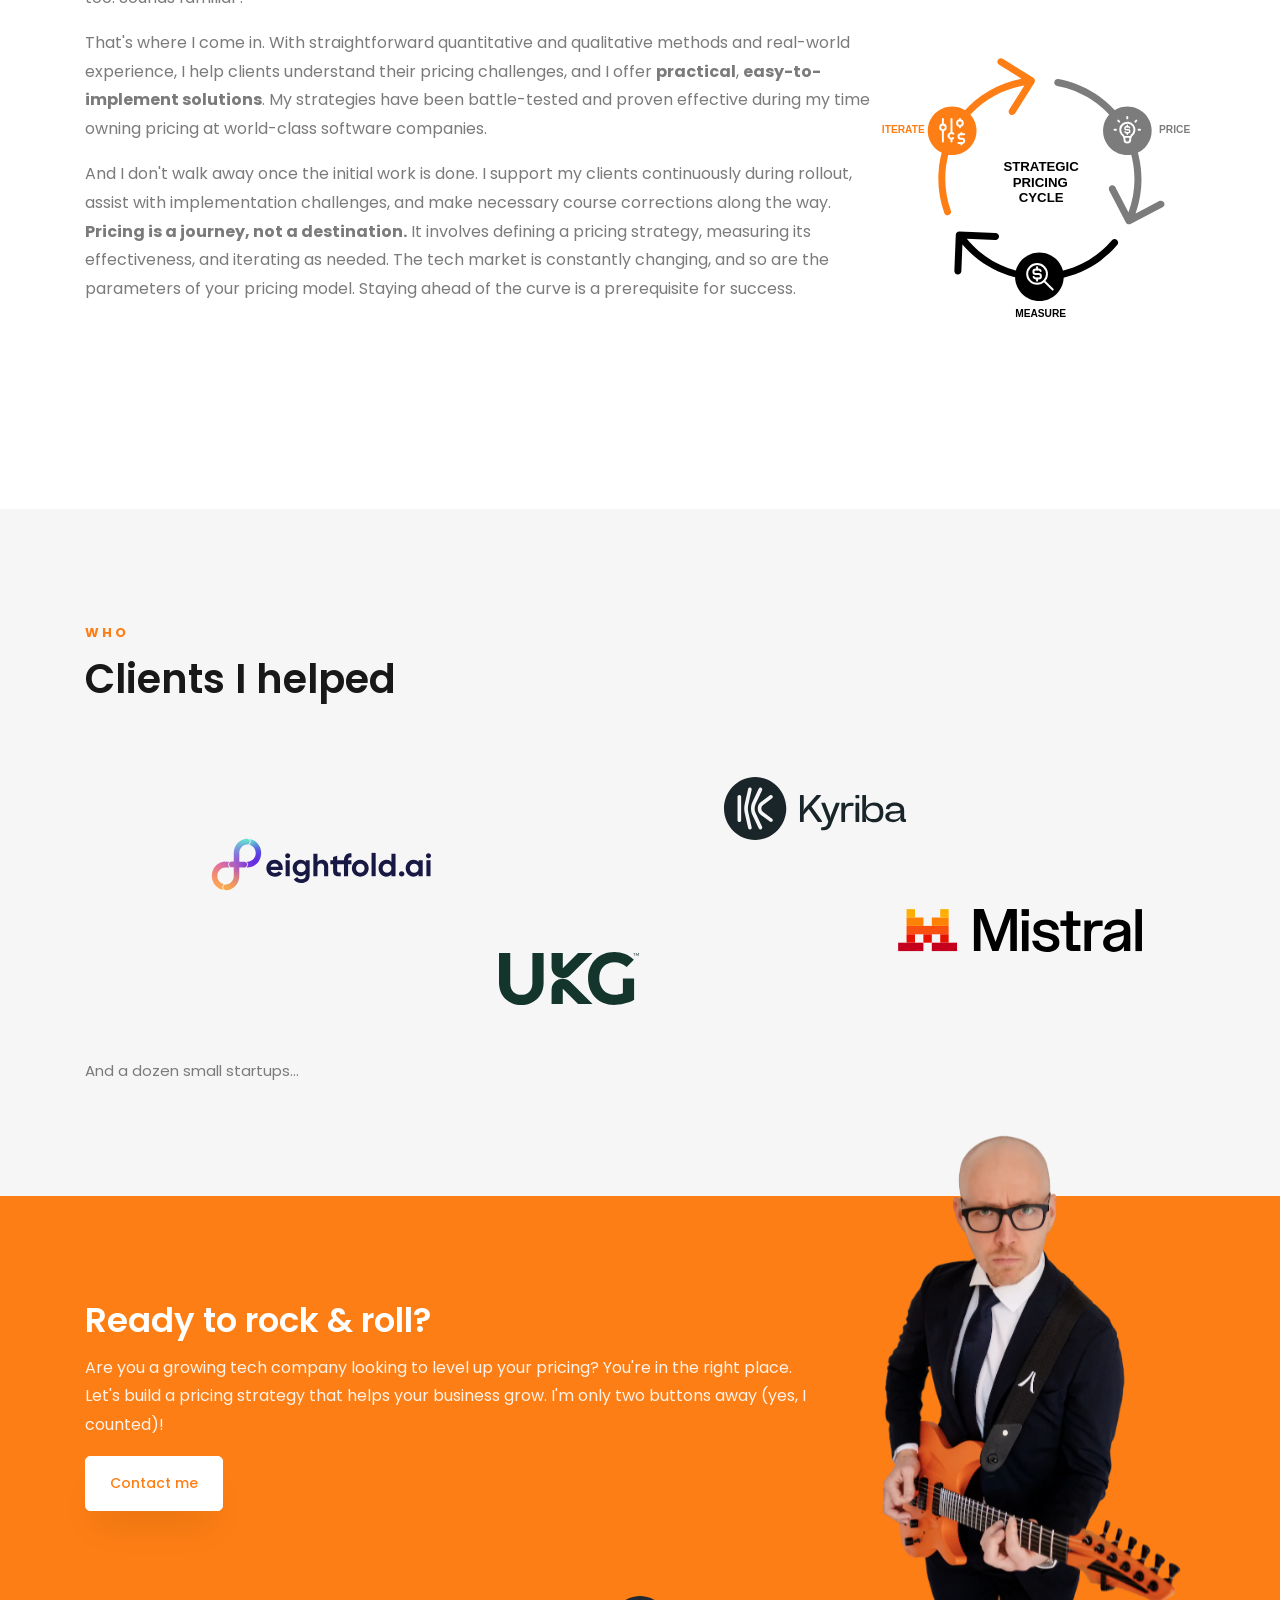
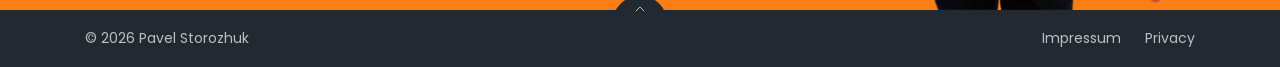
==== commit 191176d6: "Show the back-to-top notch on long pages at every window size The notch appeared only on pages at le" ====
--- a/index.html
+++ b/index.html
@@ -460,7 +460,7 @@
 		<button class="site-footer_top" type="button" data-to-top aria-label="Back to top"><svg class="icon" viewBox="0 0 24 24" aria-hidden="true"><path d="M6 15l6 -6l6 6" /></svg></button>
 	</footer>
 
-	<script src="js/main.js?v=2026-11-14"></script>
+	<script src="js/main.js?v=2026-11-14b"></script>
 </body>
 
 </html>
--- a/css/style.css
+++ b/css/style.css
@@ -1054,7 +1054,7 @@
 .stat_icon .icon {
 	font-size: 30px;
 	color: var(--on-accent);
-	stroke-width: 1.75; /* small icons need a heavier line to look as bold as the 40px ones */
+	stroke-width: 1.5; /* smaller icons get a relatively heavier line to stay legible: 1.25 at 40px, 1.5 at 30px, 1.75 at 18px */
 }
 
 .stat_text {
@@ -1217,7 +1217,7 @@
 .interest_icon .icon {
 	font-size: 18px;
 	color: var(--icon-on-accent);
-	stroke-width: 2;
+	stroke-width: 1.75;
 }
 
 .interest_label {
@@ -1272,6 +1272,7 @@
 .service-card_icon .icon {
 	font-size: 40px;
 	color: var(--icon-on-accent);
+	stroke-width: 1.25;
 }
 
 .service-card h3 {
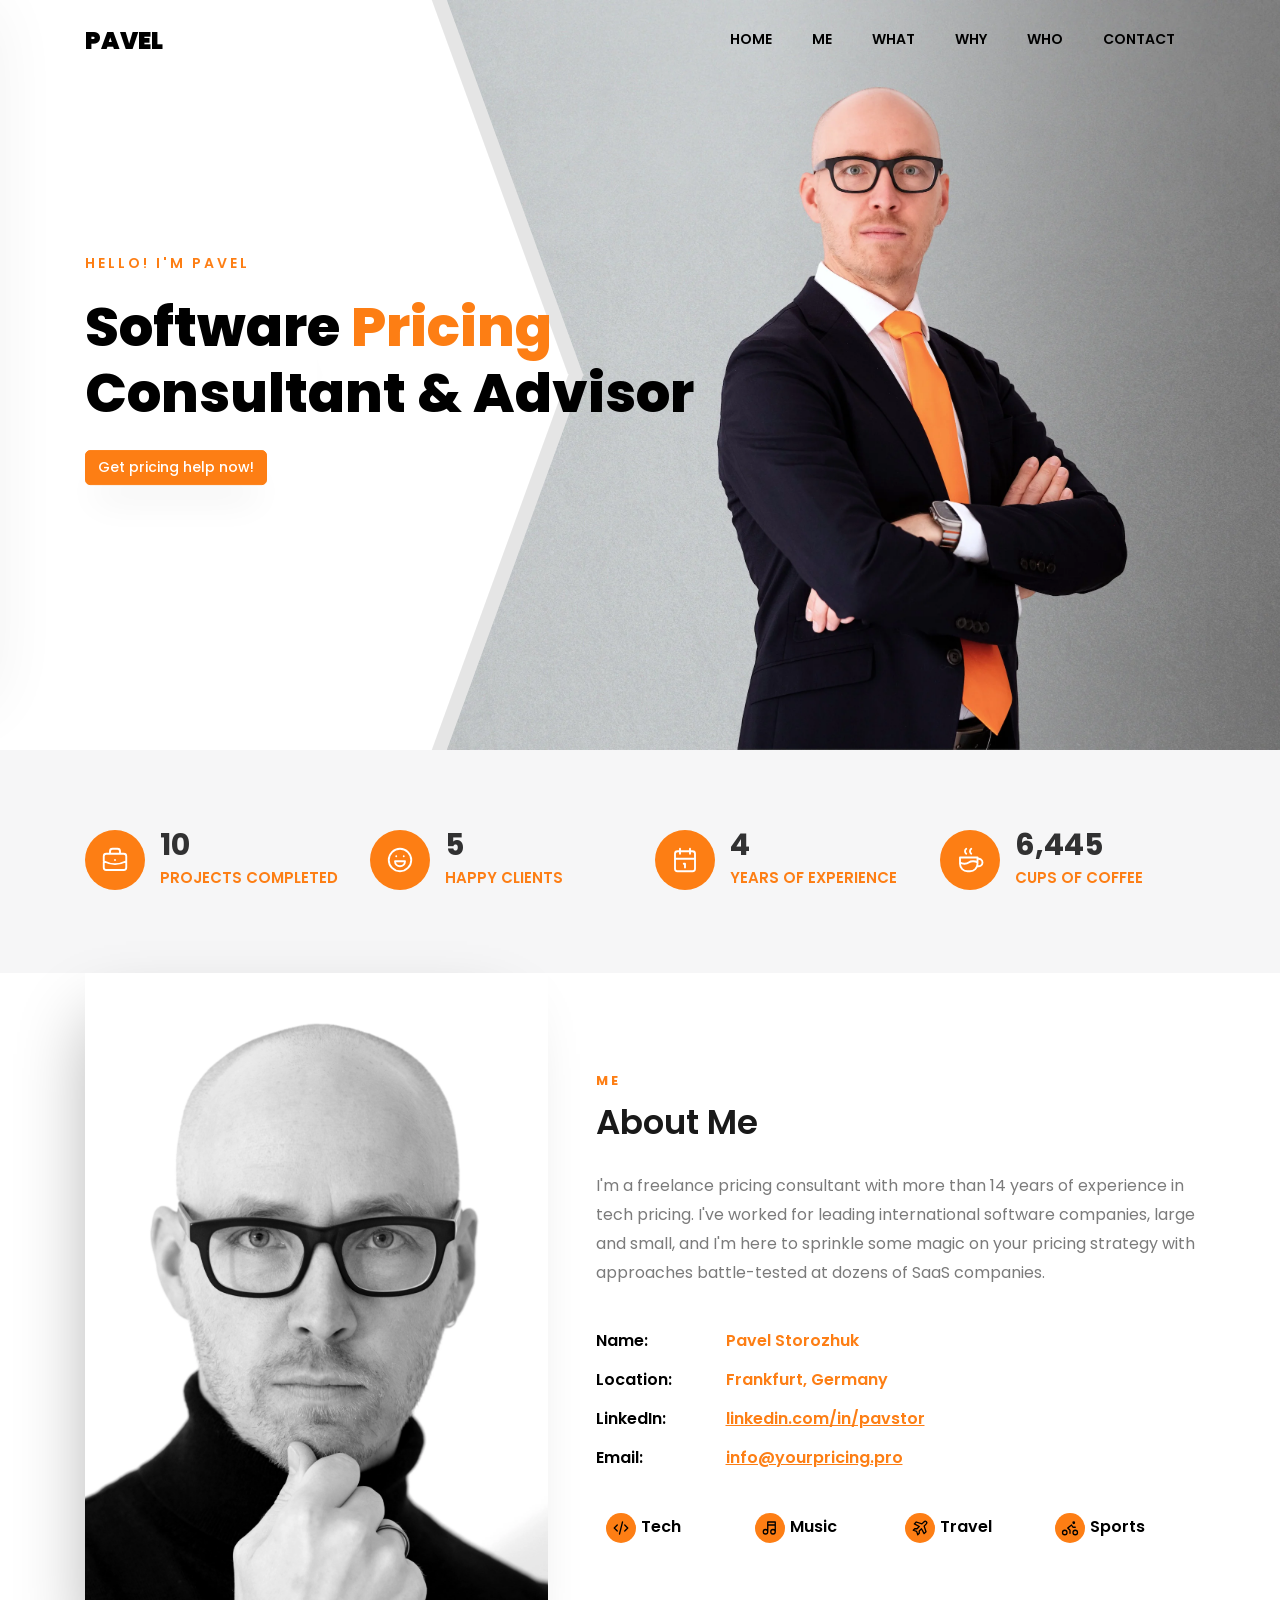
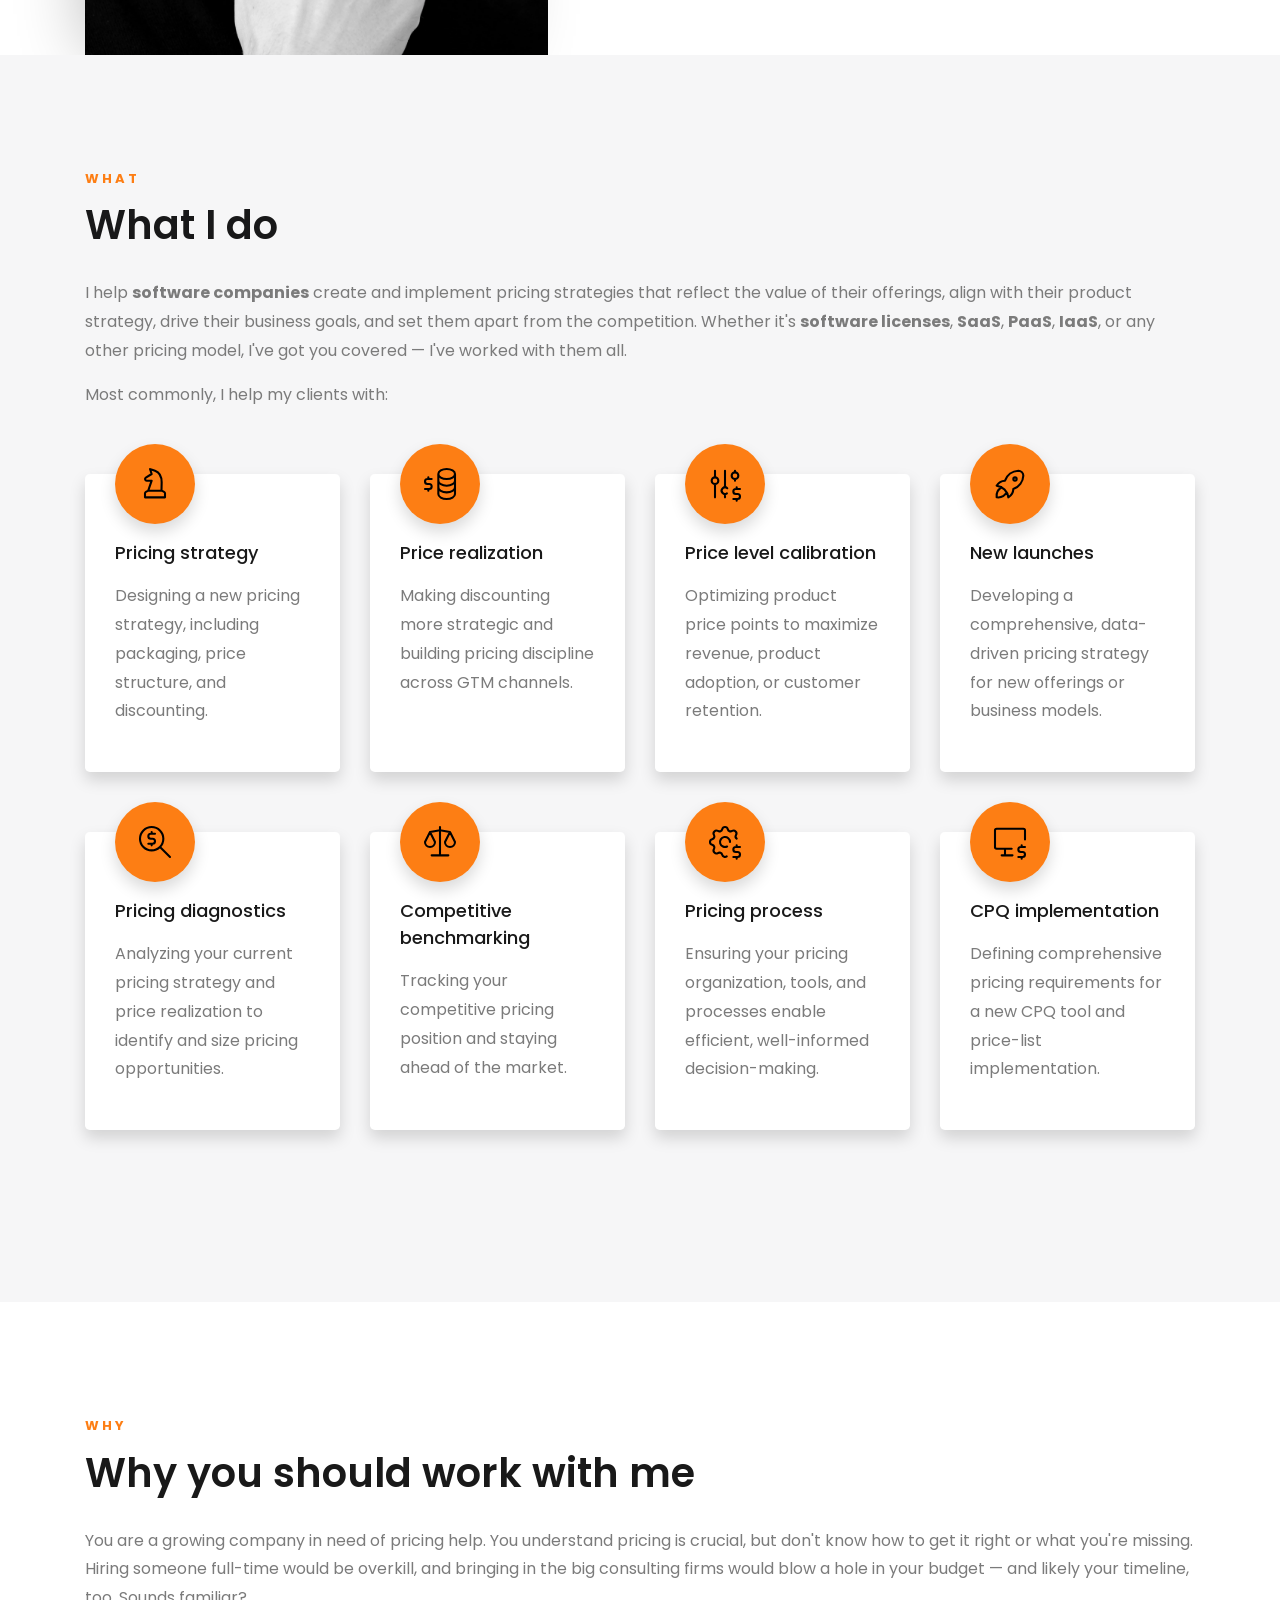
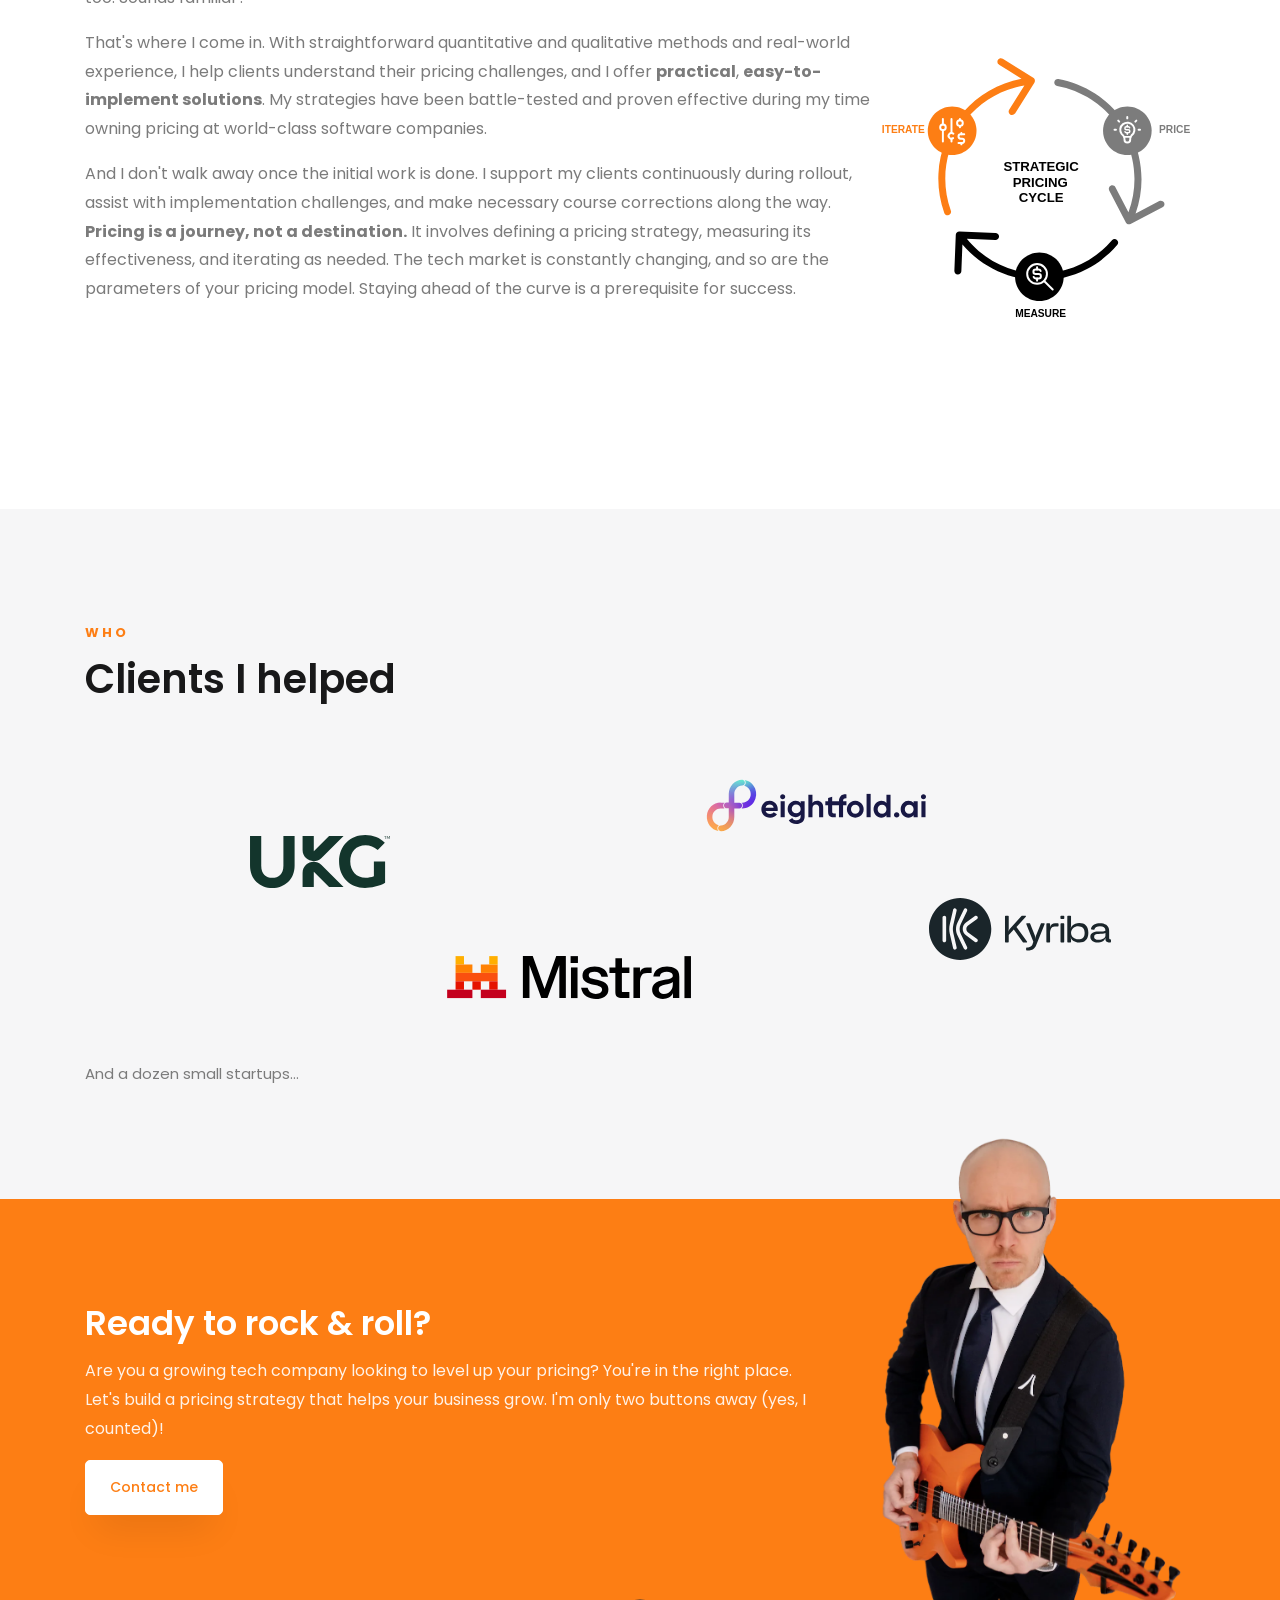
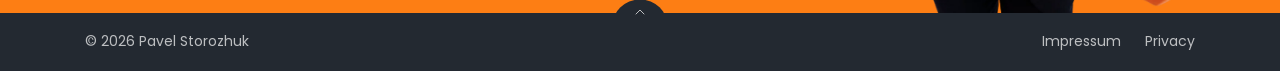
==== commit 85c14392: "Centre the coffee icon optically in its circle The cup and its handle make the icon look left of cen" ====
--- a/index.html
+++ b/index.html
@@ -210,7 +210,7 @@
 						</div>
 					</li>
 					<li class="stat reveal">
-						<div class="stat_icon"><svg class="icon" viewBox="0 0 24 24" aria-hidden="true"><path d="M3 14c.83 .642 2.077 1.017 3.5 1c1.423 .017 2.67 -.358 3.5 -1c.83 -.642 2.077 -1.017 3.5 -1c1.423 -.017 2.67 .358 3.5 1 M8 3a2.4 2.4 0 0 0 -1 2a2.4 2.4 0 0 0 1 2 M12 3a2.4 2.4 0 0 0 -1 2a2.4 2.4 0 0 0 1 2 M3 10h14v5a6 6 0 0 1 -6 6h-2a6 6 0 0 1 -6 -6v-5z M16.746 16.726a3 3 0 1 0 .252 -5.555" /></svg></div>
+						<div class="stat_icon"><svg class="icon" viewBox="-1 0 24 24" aria-hidden="true"><path d="M3 14c.83 .642 2.077 1.017 3.5 1c1.423 .017 2.67 -.358 3.5 -1c.83 -.642 2.077 -1.017 3.5 -1c1.423 -.017 2.67 .358 3.5 1 M8 3a2.4 2.4 0 0 0 -1 2a2.4 2.4 0 0 0 1 2 M12 3a2.4 2.4 0 0 0 -1 2a2.4 2.4 0 0 0 1 2 M3 10h14v5a6 6 0 0 1 -6 6h-2a6 6 0 0 1 -6 -6v-5z M16.746 16.726a3 3 0 1 0 .252 -5.555" /></svg></div>
 						<div class="stat_text">
 							<strong class="stat_number"><span data-count="19478" aria-hidden="true">0</span><span class="visually-hidden">19,478</span></strong>
 							<span class="stat_label">Cups of Coffee</span>
--- a/css/style.css
+++ b/css/style.css
@@ -1226,10 +1226,9 @@
 	color: var(--ink);
 }
 
-/* Services: grid of cards, 1 / 2 / 4 per row */
+/* Services: grid of cards, 1 / 2 / 4 per row; from md every card is as tall as the tallest */
 .services {
 	display: grid;
-	align-items: start;
 	column-gap: var(--gutter);
 	margin: 0;
 	padding: 0;
@@ -1237,7 +1236,7 @@
 }
 
 @media (width >= 768px) {
-	.services { grid-template-columns: repeat(2, minmax(0, 1fr)); }
+	.services { grid-template-columns: repeat(2, minmax(0, 1fr)); grid-auto-rows: 1fr; }
 }
 
 @media (width >= 992px) {
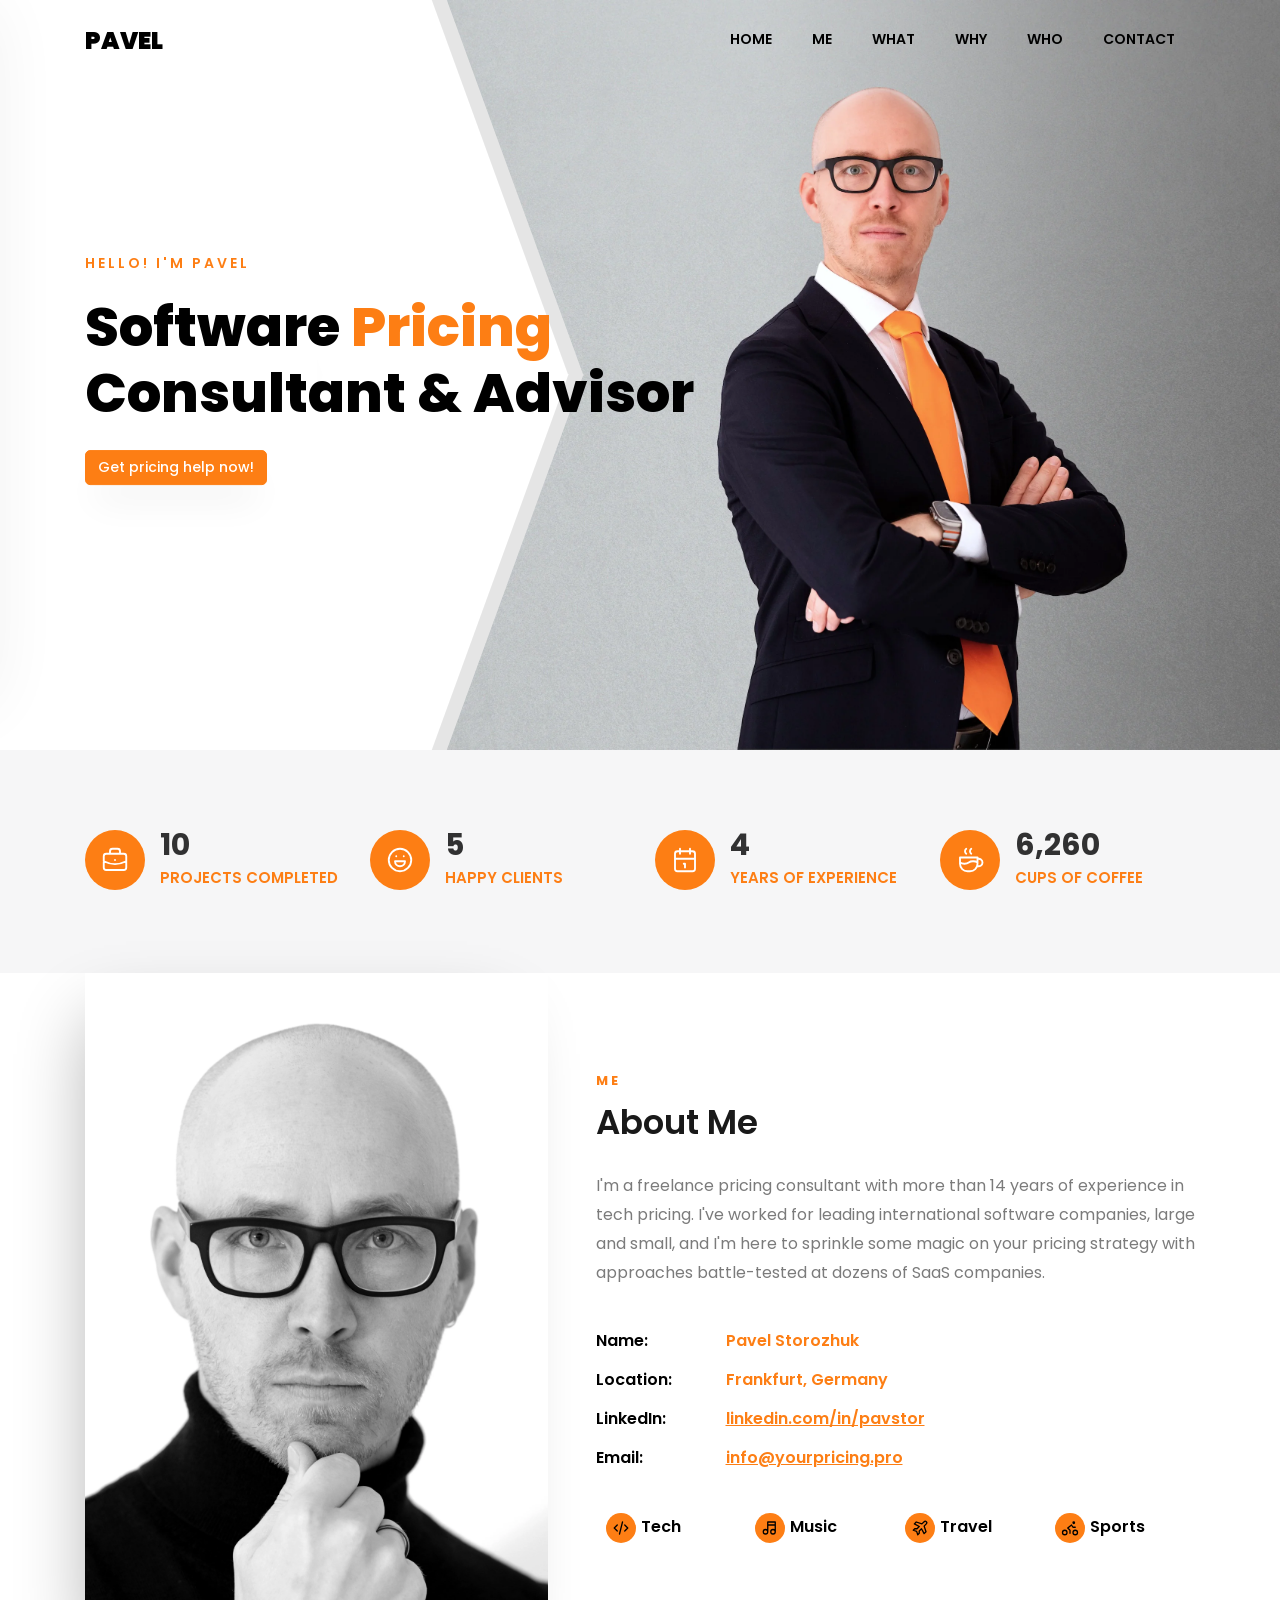
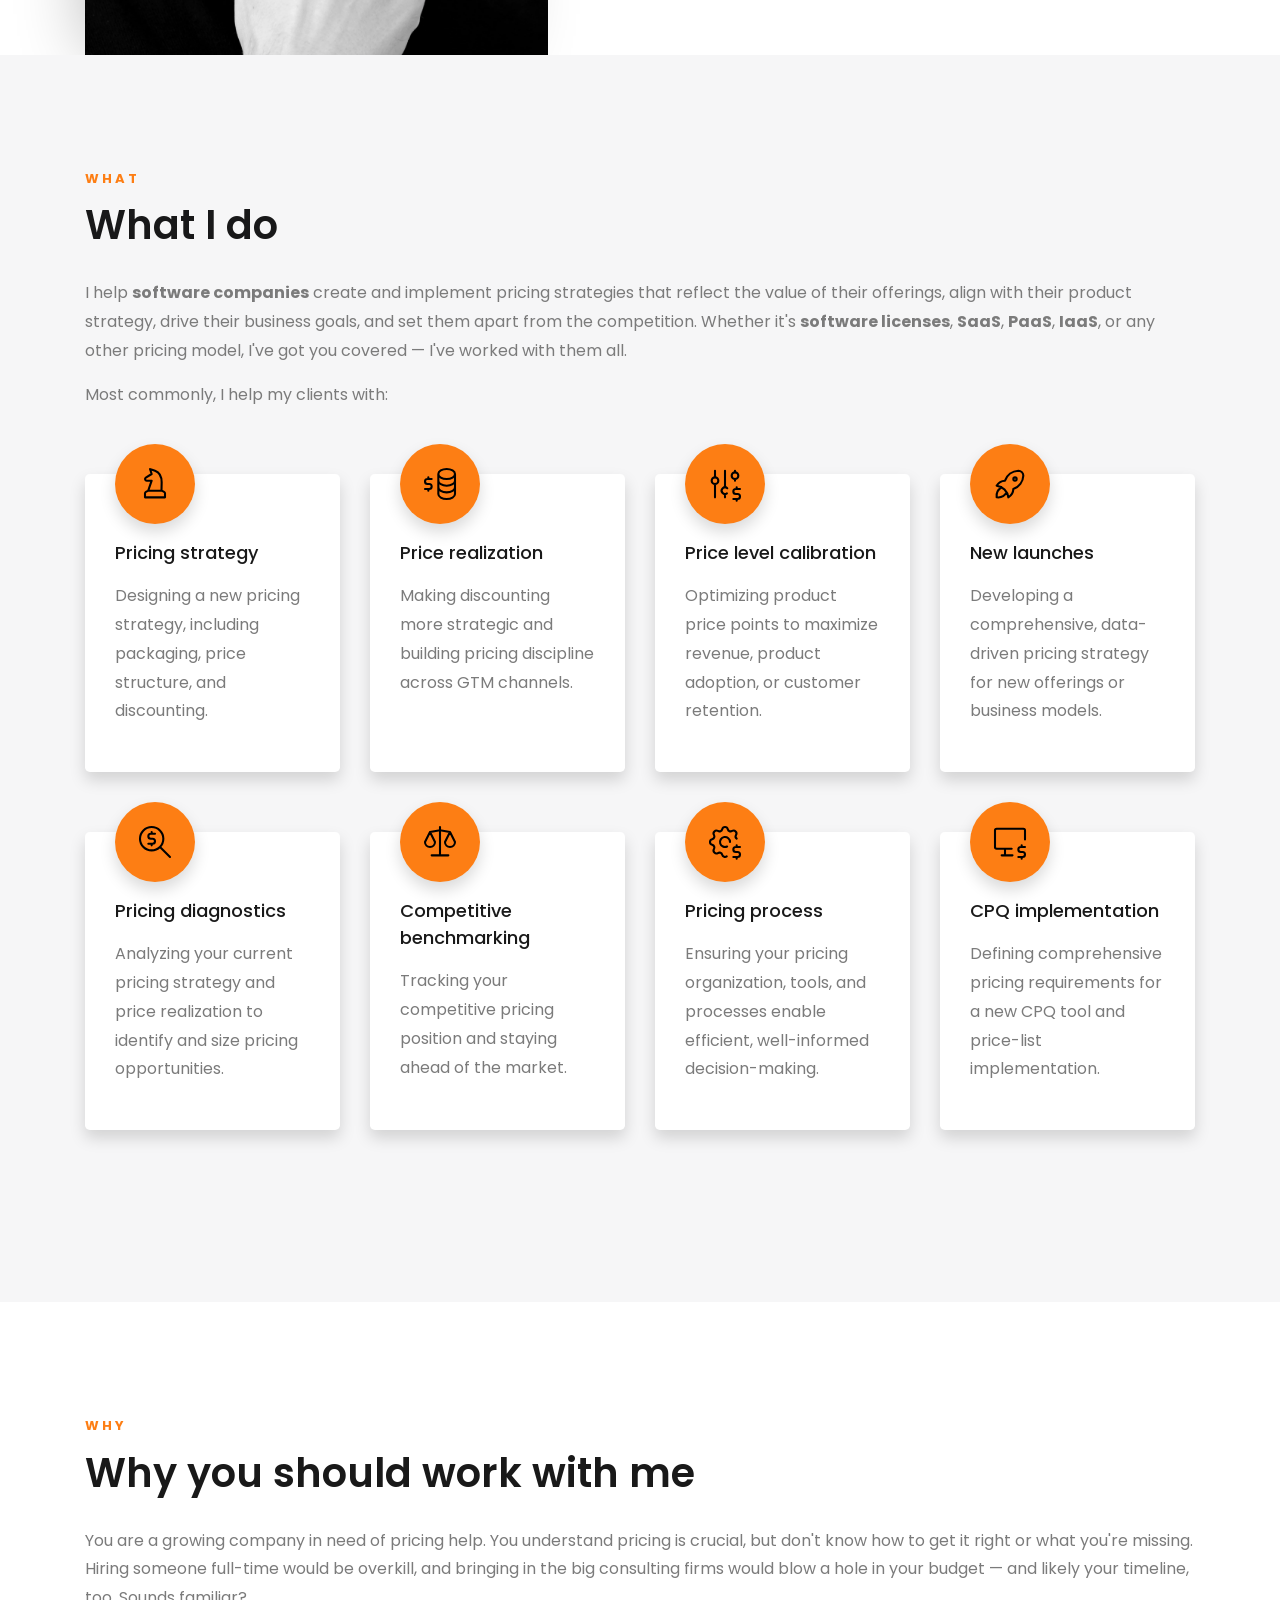
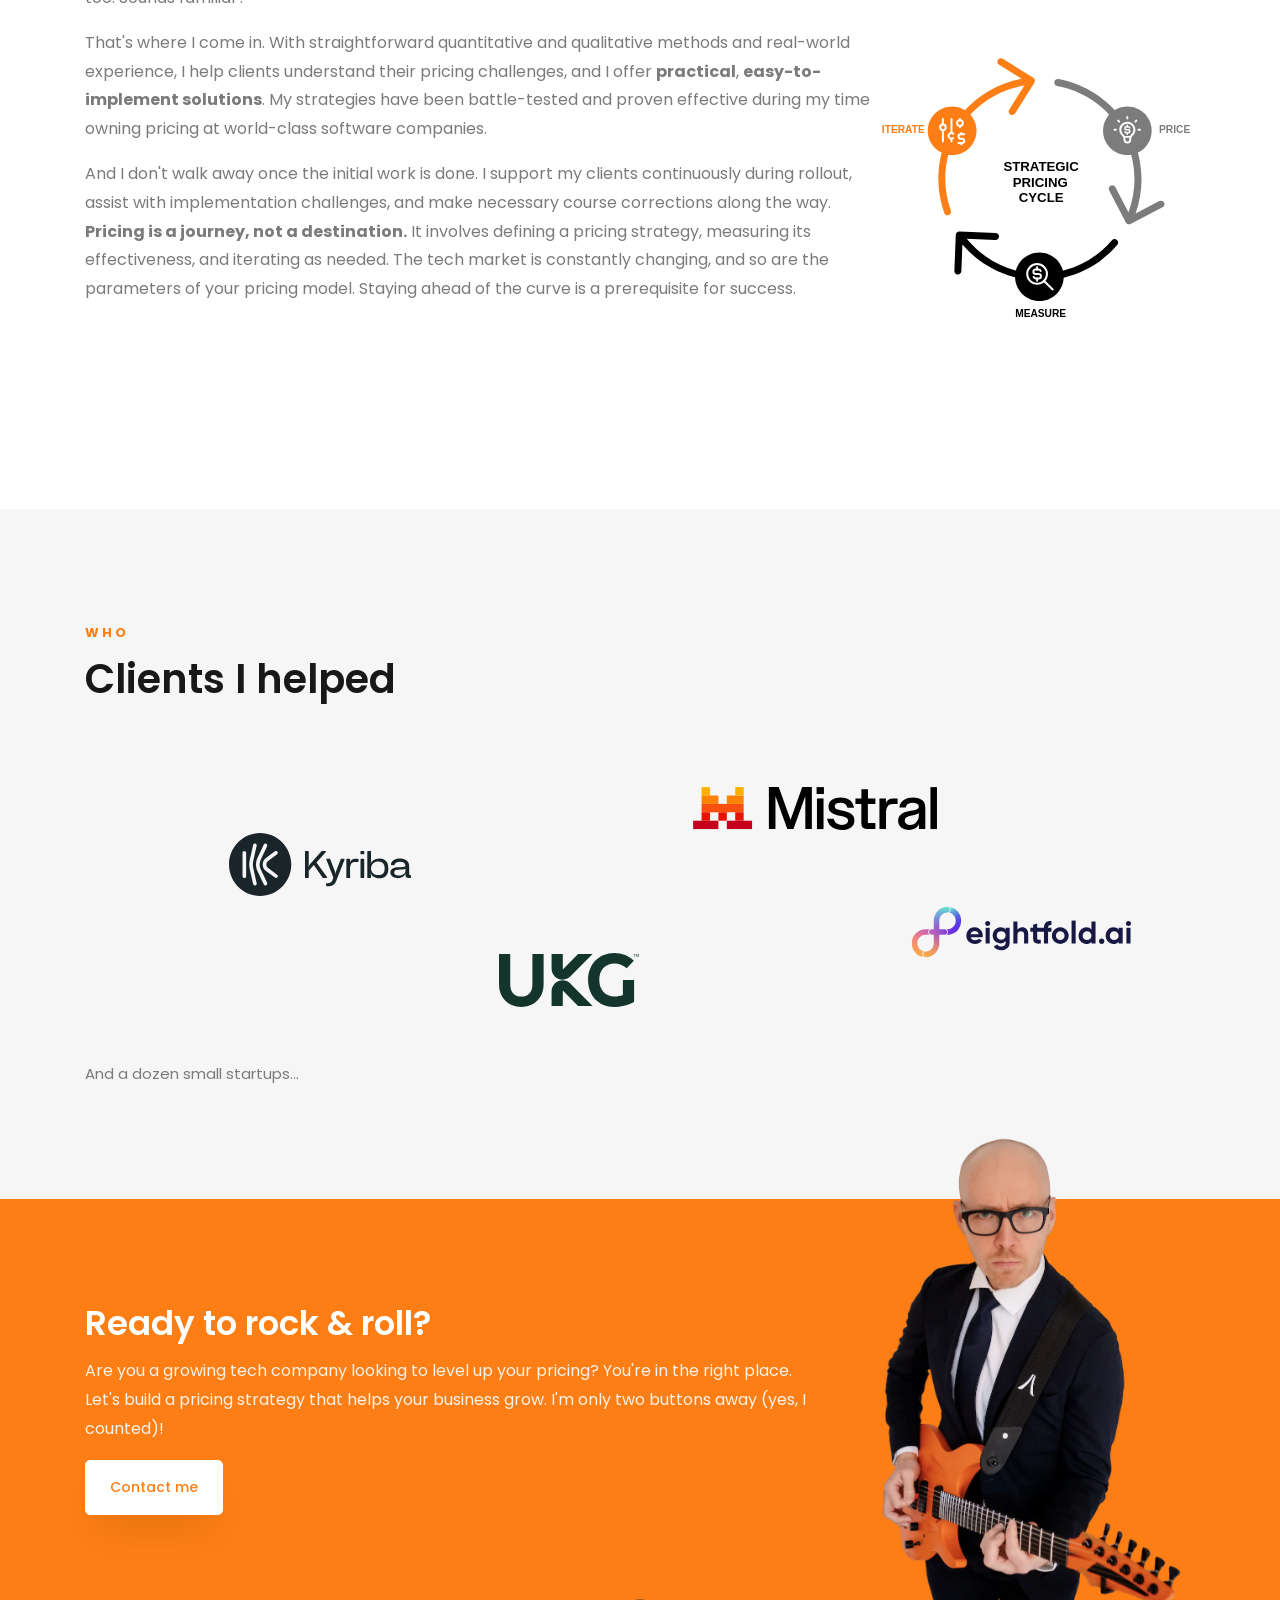
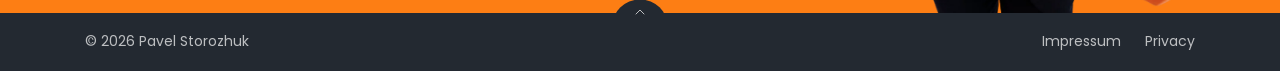
==== commit 84fc9189: "Link the client logos to their websites Each logo opens the company's home page in a new tab and gro" ====
--- a/index.html
+++ b/index.html
@@ -128,7 +128,7 @@
 	<!-- Self-hosted fonts (css/style.css); preload the two weights the hero needs first -->
 	<link rel="preload" href="fonts/poppins-600-latin.woff2" as="font" type="font/woff2" crossorigin>
 	<link rel="preload" href="fonts/poppins-800-latin.woff2" as="font" type="font/woff2" crossorigin>
-	<link rel="stylesheet" href="css/style.css?v=2026-11-14">
+	<link rel="stylesheet" href="css/style.css?v=2026-11-18">
 </head>
 
 <body>
@@ -369,16 +369,16 @@
 
 				<ul class="clients" data-shuffle>
 					<li class="client client--eightfold reveal">
-						<img src="images/clients/eightfold.svg" alt="Eightfold AI" width="192" height="49" loading="lazy" decoding="async">
+						<a class="client_link" href="https://eightfold.ai/" target="_blank" rel="noopener"><img src="images/clients/eightfold.svg" alt="Eightfold AI" width="192" height="49" loading="lazy" decoding="async"></a>
 					</li>
 					<li class="client client--kyriba reveal">
-						<img src="images/clients/kyriba.svg" alt="Kyriba" width="146" height="50" loading="lazy" decoding="async">
+						<a class="client_link" href="https://kyriba.com/" target="_blank" rel="noopener"><img src="images/clients/kyriba.svg" alt="Kyriba" width="146" height="50" loading="lazy" decoding="async"></a>
 					</li>
 					<li class="client client--ukg reveal">
-						<img src="images/clients/ukg.svg" alt="UKG" width="413" height="157" loading="lazy" decoding="async">
+						<a class="client_link" href="https://ukg.com/" target="_blank" rel="noopener"><img src="images/clients/ukg.svg" alt="UKG" width="413" height="157" loading="lazy" decoding="async"></a>
 					</li>
 					<li class="client client--mistral reveal">
-						<img src="images/clients/mistral.svg" alt="Mistral AI" width="91" height="16" loading="lazy" decoding="async">
+						<a class="client_link" href="https://mistral.ai/" target="_blank" rel="noopener"><img src="images/clients/mistral.svg" alt="Mistral AI" width="91" height="16" loading="lazy" decoding="async"></a>
 					</li>
 				</ul>
 
--- a/css/style.css
+++ b/css/style.css
@@ -1346,6 +1346,21 @@
 	translate: var(--x, 0) var(--y, 0);
 }
 
+/* Each logo links to the company's site. A hover grows it a little instead of recolouring it
+ * (brand guides forbid that); the focus ring sits further out so the drifting logo stays inside it */
+.client_link {
+	display: block;
+	transition: scale 0.25s ease;
+}
+
+.client_link:hover {
+	scale: 1.06;
+}
+
+.client_link:focus-visible {
+	outline-offset: 10px;
+}
+
 /* max-width: a wide logo landing in a narrow spot shrinks to fit it */
 .client img {
 	display: block;
